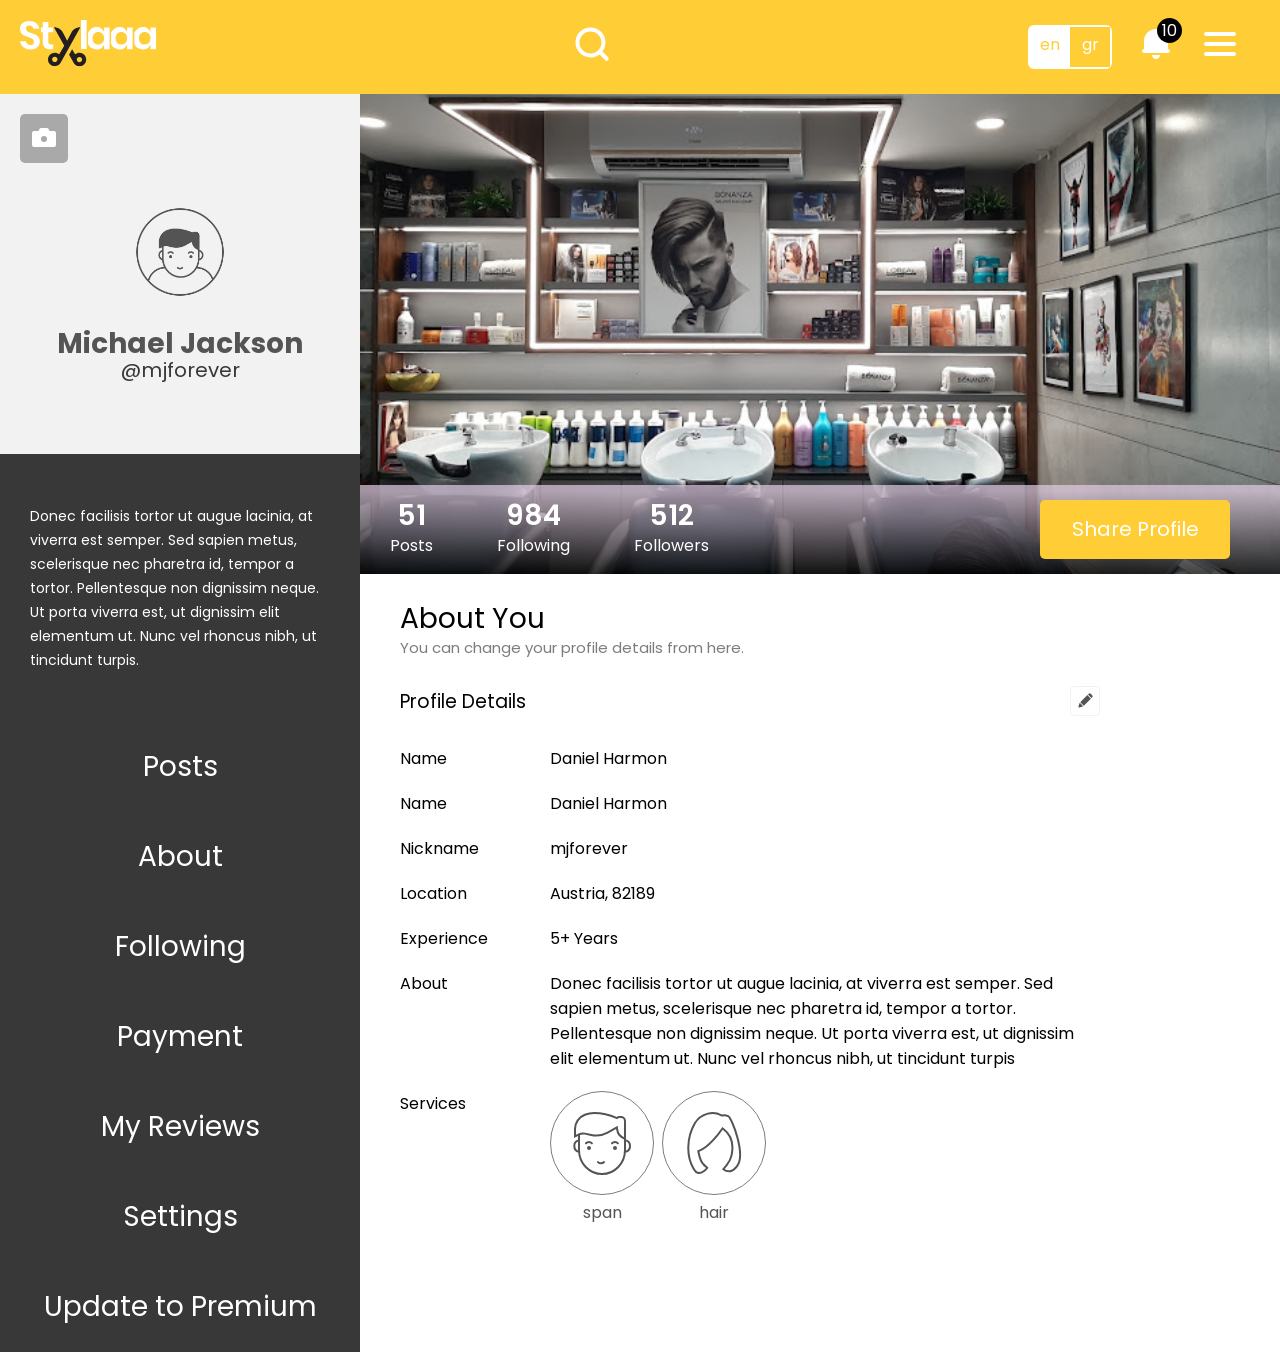
==== about.html @ 4e91962a "add add" ====
<!DOCTYPE html>
<html>
   <head>
      <meta charset="utf-8">
      <meta name="viewport" content="width=device-width, initial-scale=1">
      <title>about</title>
      <link href="https://fonts.googleapis.com/css2?family=Poppins:ital,wght@0,100;0,200;0,300;0,400;0,500;0,600;0,700;0,800;0,900;1,100;1,200;1,300;1,400;1,500;1,600;1,700;1,800;1,900&display=swap" rel="stylesheet">
      <link rel="shortcut icon" href="images/favicon.ico" type="image/x-icon">
      <link rel="stylesheet" type="text/css" href="css/owl.carousel.min.css">
      <link rel="stylesheet" type="text/css" href="css/style.css">
   </head>
   <body>
      <!--  header-section start  -->
      <header class="container">
         <div class="row">
            <div class="table">
               <div class="logo table-cell">
                  <a href="index.html" title="styla"><img src="images/logo.svg" alt=""></a>
               </div>
               <div class="table-cell">
                  <div class="search">
                     <a class="open-input" href="javascript:void(0)" title="search"><img src="images/search.svg" alt=""></a>
                     <a class="close-content" href="javascript:void(0)" title="close"><img src="images/close-white.svg" alt=""></a>
                     <div class="hide-input">
                        <div class="input-fild">
                           <input type="search" placeholder="beard">
                        </div>
                        <div class="submit">
                           <input type="submit" value="">
                        </div>
                        <div class="hide-content">
                           <div class="hide-heared">
                              <div class="table">
                                 <div class="table-cell">
                                    <div class="top-tx">
                                       <p>choose service</p>
                                    </div>
                                    <div class="check-box">
                                       <input type="checkbox">
                                       <label>face</label>
                                    </div>
                                    <div class="check-box">
                                       <input type="checkbox">
                                       <label>hair</label>
                                    </div>
                                    <div class="check-box">
                                       <input type="checkbox">
                                       <label>hand</label>
                                    </div>
                                    <div class="check-box">
                                       <input type="checkbox">
                                       <label>fit</label>
                                    </div>
                                    <div class="check-box">
                                       <input type="checkbox">
                                       <label>body</label>
                                    </div>
                                 </div>
                                 <div class="table-cell">
                                    <div class="hide-btn">
                                       <a href="#" title="neary by me">neary by me</a>
                                    </div>
                                 </div>
                              </div>
                           </div>
                           <div class="hide-tab">
                              <ul>
                                 <li><a href="#tab1" title="Posts">Posts</a></li>
                                 <li><a href="#tab2" title="Stylist">Stylist</a></li>
                                 <li><a href="#tab3" title="Hashtag">Hashtag</a></li>
                              </ul>
                           </div>
                           <div class="tabing">
                              <div id="tab1" class="tab-content">
                                 <div class="tab-box">
                                    <div class="table">
                                       <div class="table-cell">
                                          <img src="images/ps1.jpg" alt="">
                                       </div>
                                       <div class="table-cell">
                                          <p>Skin ages for both chronological and environmental reasons. Increased age and exposure to pollution…<a href="#" title="view more">view more</a> </p>
                                          <h4>BY <a href="#" title="">Elsie  Pool</a></h4>
                                       </div>
                                    </div>
                                 </div>
                                 <div class="tab-box">
                                    <div class="table">
                                       <div class="table-cell">
                                          <img src="images/ps2.jpg" alt="">
                                       </div>
                                       <div class="table-cell">
                                          <p>Skin ages for both chronological and environmental reasons. Increased age and exposure to pollution…<a href="#" title="view more">view more</a> </p>
                                          <h4>BY <a href="#" title="">Elsie  Pool</a></h4>
                                       </div>
                                    </div>
                                 </div>
                                 <div class="tab-box">
                                    <div class="table">
                                       <div class="table-cell">
                                          <img src="images/ps3.jpg" alt="">
                                       </div>
                                       <div class="table-cell">
                                          <p>Skin ages for both chronological and environmental reasons. Increased age and exposure to pollution…<a href="#" title="view more">view more</a> </p>
                                          <h4>BY <a href="#" title="">Elsie  Pool</a></h4>
                                       </div>
                                    </div>
                                 </div>
                                 <div class="tab-box">
                                    <div class="table">
                                       <div class="table-cell">
                                          <img src="images/ps4.jpg" alt="">
                                       </div>
                                       <div class="table-cell">
                                          <p>Skin ages for both chronological and environmental reasons. Increased age and exposure to pollution…<a href="#" title="view more">view more</a> </p>
                                          <h4>BY <a href="#" title="">Elsie  Pool</a></h4>
                                       </div>
                                    </div>
                                 </div>
                              </div>
                              <div id="tab2" class="tab-content">
                                 <div class="tab-text">
                                    <div class="table">
                                       <div class="table-cell">
                                          <img src="images/mp1.png" alt="">
                                       </div>
                                       <div class="table-cell">
                                          <h4>Alta Curits</h4>
                                          <a href="#" title="@alta_cut">@alta_cut</a>
                                       </div>
                                    </div>
                                 </div>
                                 <div class="tab-text">
                                    <div class="table">
                                       <div class="table-cell">
                                          <img src="images/mp2.png" alt="">
                                       </div>
                                       <div class="table-cell">
                                          <h4>Alta Curits</h4>
                                          <a href="#" title="@alta_cut">@alta_cut</a>
                                       </div>
                                    </div>
                                 </div>
                                 <div class="tab-text">
                                    <div class="table">
                                       <div class="table-cell">
                                          <img src="images/mp1.png" alt="">
                                       </div>
                                       <div class="table-cell">
                                          <h4>Alta Curits</h4>
                                          <a href="#" title="@alta_cut">@alta_cut</a>
                                       </div>
                                    </div>
                                 </div>
                                 <div class="tab-text">
                                    <div class="table">
                                       <div class="table-cell">
                                          <img src="images/mp2.png" alt="">
                                       </div>
                                       <div class="table-cell">
                                          <h4>Alta Curits</h4>
                                          <a href="#" title="@alta_cut">@alta_cut</a>
                                       </div>
                                    </div>
                                 </div>
                              </div>
                              <div id="tab3" class="tab-content">
                                 <div class="tab-sec">
                                    <div class="table">
                                       <div class="table-cell">
                                          <div class="hastag-sec">
                                             <div class="width">
                                                <img src="images/hastag.svg" alt="">
                                             </div>
                                          </div>
                                       </div>
                                       <div class="table-cell">
                                          <h4>#Beardlove</h4>
                                          <h5>5875 Posts</h5>
                                       </div>
                                    </div>
                                 </div>
                                 <div class="tab-sec">
                                    <div class="table">
                                       <div class="table-cell">
                                          <div class="hastag-sec">
                                             <div class="width">
                                                <img src="images/hastag.svg" alt="">
                                             </div>
                                          </div>
                                       </div>
                                       <div class="table-cell">
                                          <h4>#Beardlove</h4>
                                          <h5>5875 Posts</h5>
                                       </div>
                                    </div>
                                 </div>
                                 <div class="tab-sec">
                                    <div class="table">
                                       <div class="table-cell">
                                          <div class="hastag-sec">
                                             <div class="width">
                                                <img src="images/hastag.svg" alt="">
                                             </div>
                                          </div>
                                       </div>
                                       <div class="table-cell">
                                          <h4>#Beardlove</h4>
                                          <h5>5875 Posts</h5>
                                       </div>
                                    </div>
                                 </div>
                                 <div class="tab-sec">
                                    <div class="table">
                                       <div class="table-cell">
                                          <div class="hastag-sec">
                                             <div class="width">
                                                <img src="images/hastag.svg" alt="">
                                             </div>
                                          </div>
                                       </div>
                                       <div class="table-cell">
                                          <h4>#Beardlove</h4>
                                          <h5>5875 Posts</h5>
                                       </div>
                                    </div>
                                 </div>
                              </div>
                           </div>
                        </div>
                     </div>
                  </div>
               </div>
               <div class="top-menu table-cell">
                  <div class="header-menu">
                     <ul>
                        <li><a href="#" title="">en</a></li>
                        <li><a href="#" title="">gr</a></li>
                     </ul>
                  </div>
                  <div class="alter">
                     <a href="javascript:void(0)" title="" class="open-menu"><img src="images/notification.svg" alt=""></a>
                     <div class="notification">
                        <span>10</span>
                     </div>
                     <div class="notification-section">
                        <div class="notification-box">
                           <div class="table">
                              <div class="table-cell">
                                 <div class="list-box">
                                    <div class="table">
                                       <div class="table-cell">
                                          <img src="images/mp1.png" alt="">
                                       </div>
                                       <div class="table-cell">
                                          <p><strong>anwarbenny</strong> started following you</p>
                                          <h6>Yesterday</h6>
                                       </div>
                                    </div>
                                 </div>
                              </div>
                              <div class="table-cell">
                                 <div class="btn">
                                    <a href="#" title="Follow">follow</a>
                                 </div>
                              </div>
                           </div>
                        </div>
                        <div class="notification-box">
                           <div class="table">
                              <div class="table-cell">
                                 <div class="list-box">
                                    <div class="table">
                                       <div class="table-cell">
                                          <img src="images/mp1.png" alt="">
                                       </div>
                                       <div class="table-cell">
                                          <p><strong>anwarbenny</strong> started following you</p>
                                          <h6>Yesterday</h6>
                                       </div>
                                    </div>
                                 </div>
                              </div>
                              <div class="table-cell">
                                 <div class="btn">
                                    <img src="images/noty.jpg" alt="">
                                 </div>
                              </div>
                           </div>
                        </div>
                        <div class="notification-box">
                           <div class="table">
                              <div class="table-cell">
                                 <div class="list-box">
                                    <div class="table">
                                       <div class="table-cell">
                                          <img src="images/mp1.png" alt="">
                                       </div>
                                       <div class="table-cell">
                                          <p><strong>anwarbenny</strong> started following you</p>
                                          <h6>Yesterday</h6>
                                       </div>
                                    </div>
                                 </div>
                              </div>
                              <div class="table-cell">
                                 <div class="btn">
                                    <a href="#" title="Follow">following</a>
                                 </div>
                              </div>
                           </div>
                        </div>
                        <div class="notification-box">
                           <div class="table">
                              <div class="table-cell">
                                 <div class="list-box">
                                    <div class="table">
                                       <div class="table-cell">
                                          <img src="images/mp1.png" alt="">
                                       </div>
                                       <div class="table-cell">
                                          <p><strong>anwarbenny</strong> started following you</p>
                                          <h6>Yesterday</h6>
                                       </div>
                                    </div>
                                 </div>
                              </div>
                              <div class="table-cell">
                                 <div class="btn">
                                    <a href="#" title="Follow">following</a>
                                 </div>
                              </div>
                           </div>
                        </div>
                        <div class="notification-box">
                           <div class="table">
                              <div class="table-cell">
                                 <div class="list-box">
                                    <div class="table">
                                       <div class="table-cell">
                                          <img src="images/mp1.png" alt="">
                                       </div>
                                       <div class="table-cell">
                                          <p><strong>anwarbenny</strong> started following you</p>
                                          <h6>Yesterday</h6>
                                       </div>
                                    </div>
                                 </div>
                              </div>
                              <div class="table-cell">
                                 <div class="btn">
                                    <a href="#" title="Follow">following</a>
                                 </div>
                              </div>
                           </div>
                        </div>
                        <div class="notification-box">
                           <div class="table">
                              <div class="table-cell">
                                 <div class="list-box">
                                    <div class="table">
                                       <div class="table-cell">
                                          <img src="images/mp1.png" alt="">
                                       </div>
                                       <div class="table-cell">
                                          <p><strong>anwarbenny</strong> started following you</p>
                                          <h6>Yesterday</h6>
                                       </div>
                                    </div>
                                 </div>
                              </div>
                              <div class="table-cell">
                                 <div class="btn">
                                    <img src="images/noty.jpg" alt="">
                                 </div>
                              </div>
                           </div>
                        </div>
                        <div class="notification-box">
                           <div class="table">
                              <div class="table-cell">
                                 <div class="list-box">
                                    <div class="table">
                                       <div class="table-cell">
                                          <img src="images/mp1.png" alt="">
                                       </div>
                                       <div class="table-cell">
                                          <p><strong>anwarbenny</strong> started following you</p>
                                          <h6>Yesterday</h6>
                                       </div>
                                    </div>
                                 </div>
                              </div>
                              <div class="table-cell">
                                 <div class="btn">
                                    <a href="#" title="Follow">following</a>
                                 </div>
                              </div>
                           </div>
                        </div>
                     </div>
                  </div>
                  <div class="menu-open">
                     <a href="#" title="menu"><img src="images/menu.svg" alt=""></a>
                  </div>
                  <div class="menu">
                     <div class="hader-menu">
                        <div class="close-menu">
                           <a href="#" title="close"><img src="images/close.svg" alt=""></a>
                        </div>
                        <div class="header-sub-menu">
                           <nav>
                              <ul>
                                 <li><a href="#" title="Home">Home</a></li>
                                 <li><a href="#" title="My Profile">My Profile</a></li>
                                 <li><a href="#" title="Logout">Logout</a></li>
                              </ul>
                           </nav>
                        </div>
                        <div class="sub-menu">
                           <a href="#" title="facebook"><img src="images/facebook.svg" alt=""></a>
                           <a href="#" title="instagram"><img src="images/youtube.svg" alt=""></a>
                           <a href="#" title="youtube"><img src="images/instagram.svg" alt=""></a>
                           <a href="#" title="linkedin"><img src="images/linkedin.svg" alt=""></a>
                        </div>
                     </div>
                  </div>
               </div>
            </div>
         </div>
      </header>
      <!--  header-section end -->
      <!--  middle-section start -->
      <section class="middle-section">
         <div class="table">
            <div class="mid-left">
               <div class="mid-logo">
                  <a class="logo-left" href="javascript:void(0)" title="+">+</a>
                  <a class="logo-right" href="javascript:void(0)" title="-">-</a>
               </div>
               <div class="mide-top">
                  <div class="sallon-top">
                     <a href="#" title="camera" class="camera"><img src="images/camera.svg" alt=""></a>
                     <div class="table-left">
                        <div class="cell-one">
                           <div class="sallon-logo">
                              <img src="images/profile-placeholder.png" alt="" width="100">
                           </div>
                           <div class="mid-content">
                              <h1>Michael Jackson</h1>
                              <a href="#" title="@mjforever">@mjforever</a>
                           </div>
                        </div>
                     </div>
                  </div>
                  <div class="sallon-content">
                     <p>Donec facilisis tortor ut augue lacinia, at viverra est semper. Sed sapien metus, scelerisque nec pharetra id, tempor a tortor. Pellentesque non dignissim neque. Ut porta viverra est, ut dignissim elit elementum ut. Nunc vel rhoncus nibh, ut tincidunt turpis.</p>
                  </div>
                  <div class="tab-section">
                     <ul>
                        <li><a href="post.html" title="Posts">Posts</a></li>
                        <li><a href="about.html" title="About">About</a></li>
                        <li><a href="following.html" title="Following">Following</a></li>
                        <li><a href="Payment.html" title="Payment">Payment</a></li>
                        <li><a href="review.html" title="My Reviews">My Reviews</a></li>
                        <li><a href="setting.html" title="Settings">Settings</a></li>
                        <li><a href="update.html" title="Update to Premium">Update to Premium</a></li>
                     </ul>
                  </div>
               </div>
            </div>
            <div class="mid-right">
               <div class="mid-bottom">
                  <div class="sallon-bottom">
                     <div class="table">
                        <div class="table-cell s-left">
                           <ul>
                              <li><a href="" title="51">51</a><span>Posts</span></li>
                              <li><a href="" title="984">984</a><span>Following</span></li>
                              <li><a href="" title="512">512</a><span>Followers</span></li>
                           </ul>
                        </div>
                        <div class="table-cell s-right">
                           <a class="btn" href="javascript:void(0)" title="Share Profile">Share Profile</a>
                        </div>
                     </div>
                  </div>
                  <div class="menu-slide">
                     <div class="owl-carousel owl-theme">
                        <div class="item">
                           <a href="#" title="Posts">Posts</a>
                        </div>
                        <div class="item">
                           <a href="#" title="About">About</a>
                        </div>
                        <div class="item">
                           <a href="#" title="Following">Following</a>
                        </div>
                        <div class="item">
                           <a href="#" title="Payment">Payment</a>
                        </div>
                        <div class="item">
                           <a href="#" title="My Reviews">My Reviews</a>
                        </div>
                        <div class="item">
                           <a href="#" title="Settings">Settings</a>
                        </div>
                        <div class="item">
                           <a href="#" title="Update to Premium">Update to Premium</a>
                        </div>
                     </div>
                  </div>
               </div>
               <div class="full-sallon">
                  <div class="s-title">
                     <h2>About You</h2>
                     <p>You can change your profile details from here.</p>
                  </div>
                  <div class="sallon-form">
                     <div class="f-title table">
                        <h3 class="table-cell">Profile Details</h3>
                        <a class="table-cell open-popup" href="javascript:void(0)" title=""><img src="images/edit.svg" alt=""></a>
                     </div>
                     <div class="sallon-table">
                        <div class="s-table">
                           <div class="s-table-cell">
                              <p>Name</p>
                           </div>
                           <div class="s-table-cell">
                              <p>	Daniel Harmon</p>
                           </div>
                        </div>
                        <div class="s-table">
                           <div class="s-table-cell">
                              <p>Name</p>
                           </div>
                           <div class="s-table-cell">
                              <p>	Daniel Harmon</p>
                           </div>
                        </div>
                        <div class="s-table">
                           <div class="s-table-cell">
                              <p>Nickname</p>
                           </div>
                           <div class="s-table-cell">
                              <p>	mjforever</p>
                           </div>
                        </div>
                        <div class="s-table">
                           <div class="s-table-cell">
                              <p>Location</p>
                           </div>
                           <div class="s-table-cell">
                              <p>	Austria, 82189</p>
                           </div>
                        </div>
                        <div class="s-table">
                           <div class="s-table-cell">
                              <p>Experience</p>
                           </div>
                           <div class="s-table-cell">
                              <p>	5+ Years</p>
                           </div>
                        </div>
                        <div class="s-table">
                           <div class="s-table-cell">
                              <p>About</p>
                           </div>
                           <div class="s-table-cell">
                              <p>Donec facilisis tortor ut augue lacinia, at viverra est semper. Sed sapien metus, scelerisque nec pharetra id, tempor a tortor. Pellentesque non dignissim neque. Ut porta viverra est, ut dignissim elit elementum ut. Nunc vel rhoncus nibh, ut tincidunt turpis</p>
                           </div>
                        </div>
                        <div class="s-table">
                           <div class="s-table-cell">
                              <p>Services</p>
                           </div>
                           <div class="s-table-cell">
                              <div class="s-mrg">
                                 <div class="s-img">
                                    <div class="s-box">
                                       <img src="images/face.svg" alt="">
                                    </div>
                                    <span>span</span>
                                 </div>
                                 <div class="s-img">
                                    <div class="s-box">
                                       <img src="images/hair.svg" alt="">
                                    </div>
                                    <span>hair</span>
                                 </div>
                              </div>
                           </div>
                        </div>
                     </div>
                  </div>
               </div>
            </div>
         </div>
         <div class="popup-section">
            <div class="popup">
               <div class="p-title">
                  <h2>Share Profile</h2>
                  <p>Copy below link to share your profile</p>
                  <a class="popup-close" href="javascript:void(0)" title=""><img src="images/close.svg" alt=""></a>
               </div>
               <div class="p-form">
                  <p>Profile Link</p>
                  <div class="table">
                     <div class="table-cell p-input">
                        <input type="text" placeholder="www.staylaaa.com/mjforever">
                     </div>
                     <div class="table-cell p-text">
                        <a class="copy-link" href="" title="copy link">copy link</a>
                     </div>
                  </div>
               </div>
               <div class="p-btn">
                  <a href="" title="share">share</a>
                  <a href="" title="cancel">cancel</a>
               </div>
            </div>
         </div>
         <div class="about-popup">
            <div class="popup-box">
               <div class="a-title">
                  <h4>Edit Profile Details</h4>
                  <a class="a-close" href="javascript:void(0)" title="close"><img src="images/close.svg" alt=""></a>
               </div>
               <div class="a-from">
                  <div class="popup-full">
                     <div class="a-mrg">
                        <div class="popup-sec">
                           <div class="poppup-fild">
                              <label>Name</label>
                              <input type="text" placeholder="Daniel Harmon">								
                           </div>
                        </div>
                        <div class="popup-sec">
                           <div class="poppup-fild">
                              <label>NickName</label>
                              <input type="text" placeholder="Daniel Harmon">								
                           </div>
                        </div>
                        <div class="popup-sec">
                           <div class="poppup-fild">
                              <label>Country</label>
                              <div class="drop-menu">
                                 <select>
                                    <option>Austria</option>
                                    <option>Uk</option>
                                    <option>USA</option>
                                 </select>
                              </div>
                           </div>
                        </div>
                        <div class="popup-sec">
                           <div class="poppup-fild">
                              <label>Zipcode</label>
                              <input type="text" placeholder="Daniel Harmon">								
                           </div>
                        </div>
                        <div class="popup-sec">
                           <label>Experience</label>
                           <div class="a-mrg">
                              <div class="popup-sec">
                                 <input type="text" placeholder="5 Years">
                              </div>
                              <div class="popup-sec">
                                 <div class="drop-menu">
                                    <select>
                                       <option>0 month</option>
                                       <option>1 month</option>
                                       <option>2 month</option>
                                    </select>
                                 </div>
                              </div>
                           </div>
                        </div>
                     </div>
                  </div>
                  <div class="a-mrg">
                     <div class="popup-file">
                        <label>About</label>
                        <div class="text-fild">
                           <textarea placeholder="Write reason for report here…"></textarea>
                        </div>
                     </div>
                  </div>
                  <div class="pop-middle">
                     <label>Choose Category</label>
                     <div class="pop-last">
                        <div class="p-mrg">
                           <div class="pop-box">
                              <div class="p-mrg">
                                 <div class="popup-check">
                                    <input type="checkbox">
                                    <div class="p-border">
                                       <div class="popup-img">
                                          <img src="images/face.svg" alt="">
                                       </div>
                                       <div class="p-label">
                                          <label>Face</label>	
                                       </div>
                                    </div>
                                 </div>
                              </div>
                           </div>
                           <div class="pop-box">
                              <div class="p-mrg">
                                 <div class="popup-check">
                                    <input type="checkbox">
                                    <div class="p-border">
                                       <div class="popup-img">
                                          <img src="images/hair.svg" alt="">
                                       </div>
                                       <div class="p-label">
                                          <label>Hair</label>	
                                       </div>
                                    </div>
                                 </div>
                              </div>
                           </div>
                           <div class="pop-box">
                              <div class="p-mrg">
                                 <div class="popup-check">
                                    <input type="checkbox">
                                    <div class="p-border">
                                       <div class="popup-img">
                                          <img src="images/hand.svg" alt="">
                                       </div>
                                       <div class="p-label">
                                          <label>Hand</label>	
                                       </div>
                                    </div>
                                 </div>
                              </div>
                           </div>
                           <div class="pop-box">
                              <div class="p-mrg">
                                 <div class="popup-check">
                                    <input type="checkbox">
                                    <div class="p-border">
                                       <div class="popup-img">
                                          <img src="images/feet.svg" alt="">
                                       </div>
                                       <div class="p-label">
                                          <label>Feet</label>	
                                       </div>
                                    </div>
                                 </div>
                              </div>
                           </div>
                           <div class="pop-box">
                              <div class="p-mrg">
                                 <div class="popup-check">
                                    <input type="checkbox">
                                    <div class="p-border">
                                       <div class="popup-img">
                                          <img src="images/body.svg" alt="">
                                       </div>
                                       <div class="p-label">
                                          <label>Body</label>	
                                       </div>
                                    </div>
                                 </div>
                              </div>
                           </div>
                        </div>
                     </div>
                  </div>
               </div>
            </div>
         </div>
      </section>
      <!--  middle-section end -->
      <script src="js/jquery-3.7.1.min.js"></script>
      <script src="js/owl.carousel.js"></script>
      <script src="js/jquery.mCustomScrollbar.concat.min.js"></script>
      <script src="js/custom.js"></script>
   </body>
</html>
---- css/style.css ----
*{
	box-sizing: border-box;
}
body{
	margin: 0;
	font-family: "Poppins", sans-serif
}
a{
	text-decoration: none;
	transition: 0.3s;
}
img{
	max-width: 100%;
}
p,
h1,
h2,
h3,
h4,
h5,
h6{
	margin: 0;
}
ul,ol{
	margin: 0;
	padding: 0;
}
.container{
	width: 100%;
	float: left;
	padding-right: 20px;
	padding-left: 20px;
}
.row{
	max-width: 1360px;
	margin: 0 auto;
}
.table{
	display: table;
	table-layout: fixed;
	width: 100%;
	height: 100%;
}
.table-cell{
	display: table-cell;
	vertical-align: middle;
}
.menu {
    position: fixed;
    top: 0;
    right: -50%;
    width: 50%;
    bottom: 0;
    background: #fff;
    z-index: 3;
}
.hader-menu {
    width: 100%;
    float: left;
    padding: 100px 20px 50px;
    text-align: center;
}
.close-menu {
    position: absolute;
    top: 20px;
    right: 20px;
}
.menu .hader-menu ul{
	list-style: none;
}
.menu .hader-menu ul li{
	margin-top: 30px;
}
.menu .hader-menu ul li:first-child{
	margin-top: 0;
}
.menu .hader-menu ul li a{
	font-size: 32px;
	line-height: 34px;
	font-weight: 500;
	color: #000;
}
.sub-menu {
    margin-top: 55px;
}
.sub-menu a{
	display: inline-block;
	margin-left: 15px;
}
.sub-menu a:first-child{
	margin-left: 0;
}
.menu-open a{
	display: inline-block;
}
header{
	background: #ffcd35;
	padding-top: 20px;
	padding-bottom: 20px;
	position: relative;
}
header .table .table-cell:first-child{
	width: 136px;
}
.logo a{
	display: inline-block;
}
.search{
	text-align: center;
}
.header-menu{
	border-radius: 6px;
	padding-right: 20px;
}
.alter{
	position: relative;
}
.notification {
    position: absolute;
    top: -6px;
    right: -6px;
    width: 25px;
    height: 25px;
    background: #000;
    border-radius: 50%;
    text-align: center;
}
.notification-section {
    position: absolute;
    top: 50px;
    left: -518px;
    max-width: 550px;
    background: #fff;
    padding: 20px;
    z-index: 3;
    border-radius: 8px;
    display: none;
}
.notification-section .notification-box {
    margin-top: 25px;
}
.notification-section .notification-box:first-child{
	margin-top: 0;
}
.notification-box .table .table-cell:last-child{
	width: 75px;
	text-align: right;
}
.btn a{
	color: #545454;
}
.notification-section .notification-box:first-child .btn a {
    background: #ffcd35;
    display: inline-block;
    width: 100%;
    color: #fff;
    text-align: center;
    padding: 10px;
    border-radius: 5px;
}
.notification-box .table .table-cell:first-child{
	width: 136px;
}
.list-box .table .table-cell:first-child {
    width: 15px;
}
.list-box .table .table-cell:last-child{
	text-align: left;
}
.menu-open, .alter, .header-menu{
	display: inline-block;
	vertical-align: middle;
}
.list-box p {
    font-size: 16px;
    line-height: 18px;
    font-weight: 400;
}
.list-box h6{
	font-size: 16px;
	line-height: 18px;
	font-weight: 500;
	color: #7c7c7c;
	padding-top: 5px;
}
.menu-open {
    padding-left: 20px;
}
.top-menu.table-cell {
    width: 232px;
}
.notification span{
	display: inline-block;
	color: #fff;
}
.header-menu ul{
	width: 100%;
	float: left;
	list-style: none;
	border-radius: 6px;
	border: 2px solid #fff;
}
.header-menu ul li{
	float: left;
}
.header-menu ul li a {
    display: inline-block;
    width: 40px;
    text-align: center;
    height: 40px;
    background: #fff;
    font-size: 16px;
    line-height: 36px;
    color: #ffcd35;
    font-weight: 400;
}
.notification-section:before {
    content: "";
    position: absolute;
    top: -13px;
    right: 6px;
    border: 8px solid transparent;
    border-bottom: 8px solid #fff;
}
header .table {
	position: relative;
}
.hide-input {
    max-width: 650px;
    margin: 0 auto;
    position: relative;
    display: none;
}
.header-menu ul li:last-child a{
	background: #ffcd35;
	color: #fff;
}
::placeholder{
	color: #fff;
}
.input-fild input[type="search"], .submit input[type="submit"]{
	outline: 0;
	background: none;
}
.input-fild input[type="search"]{
	width: 100%;
	max-width: 650px;
	height: 60px;
	padding-left: 60px;
	background: #f2b90a;
	font-size: 20px;
	line-height: 22px;
	color: #fff;
	border-radius: 12px;
	border: none;
}
.submit input[type="submit"] {
    background-image: url(../images/search.svg);
    background-repeat: no-repeat;
    background-position: center;
    text-indent: -999em;
    border: none;
    width: 40px;
    height: 40px;
    position: absolute;
    top: 50%;
    left: 10px;
    transform: translate(0, -50%);
}
.check-box{
	position: relative;
	float: left;
	width: 78px;
}
.check-box label{
	padding-left: 30px;
}
.check-box label:after{
	content: "";
	position: absolute;
	background: url(../images/checkbox.svg) no-repeat center;
	width: 20px;
	height: 20px;
	left: 0;
	display: inline-block;
	top: 0;
}
.check-box input[type="checkbox"]{
	opacity: 0;
	position: absolute;
	left: 0;
	bottom: 0;
	right: 0;
	top: 0;
}
.check-box input[type="checkbox"]:checked + label:after{
	background: url(../images/checkbox-active.svg) no-repeat center;
}
.hide-content {
    display: none;
    position: absolute;
    top: 60px;
    background: #fff;
    z-index: 2;
}
a.close-content {
     display: none; 
    position: absolute;
    top: 20px;
    right: 175px;
    z-index: 2;
}
.hide-heared {
    padding: 20px;
}
.hide-heared .table-cell{
	width: auto;
	text-align: left;
}
.hide-heared .table-cell:last-child{
	width: 55px;
}
.hide-heared .table-cell a{
	font-size: 20px;
	line-height: 22px;
	font-weight: 400;
	color: #fff;
	background: #ffcd35;
	padding: 10px 20px;
}
.hide-tab ul{
	list-style: none;
}
.hide-tab ul li{
	display: inline-block;
	padding: 0 16px;
}
.hide-tab ul li a{
	display: inline-block;
	padding-bottom: 10px;
	color: #7c7c7c;
	font-size: 18px;
	line-height: 20px;
	border-bottom: 2px solid transparent;

}
.tab-box, .tab-text, .tab-sec{
	text-align: left;
}
.tab-box .table .table-cell:first-child{
	width: 120px;
}
.tab-box .table .table-cell:last-child, .tab-sec .table .table-cell:last-child,
 .tab-text .table .table-cell:last-child{
	padding-left: 15px;
}
.tab-content .tab-box, .tab-text, .tab-sec{
	margin-top: 45px;
}
.tab-content .tab-box:first-child{
	margin-top: 0;
}
.tab-box p{
	font-size: 15px;
	line-height: 17px;
	color: #7c7c7c;
	font-weight: 400;
}
.tab-box h4{
	color: #7c7c7c;
	font-size: 20px;
	line-height: 22px;
	padding-top: 5px;
}
.tab-box h4 a{
	font-size: 20px;
	line-height: 22px;
	text-decoration: underline;
	color: #000;
}
.tab-text .table .table-cell:first-child, .tab-sec .table .table-cell:first-child{
	width: 50px;
}
.hastag-sec{
	width: 48px;
	height: 48px;
	display: flex;
	align-items: center;
	border: 1px solid #000;
	border-radius: 50%;
}
.width{
	margin: 0 auto;
	line-height: 2px;
}
.tab-text a, .tab-sec h5{
	color: #7c7c7c;
}

/* banner-section style start */


.banner-section{
	padding-top: 25px;
	padding-bottom: 120px;
	text-align: center;
}
.banner-top {
    display: flex;
    align-items: center;
    justify-content: space-between;
    position: relative;
}
.banner-btn {
    position: absolute;
    right: 0;
}
.banner-tab {
    display: inline-block;
    max-width: 300px;
    width: 100%;
    margin: 0 auto;
}
.banner-tab ul{
	list-style: none;
}
.banner-tab ul li{
	float: left;
	width: 50%;
}
.banner-tab ul li a{
	font-size: 18px;
	line-height: 20px;
	color: #fff;
	background: #ffcd35;
	padding: 15px;
	display: inline-block;
	width: 100%;
}
.banner-tab ul li:first-child a{
	border-radius: 50px 0 0 50px; 
}
.banner-tab ul li:last-child a{
	border-radius: 0 50px 50px 0;
}
.banner-btn a {
    background: #ffcd35;
    padding: 10px 12px;
    border-radius: 5px;
    padding-right: 10px;
    font-size: 18px;
    line-height: 20px;
    color: #fff;
    font-weight: 600;
}
.top-content {
    width: 100%;
    float: left;
    padding-top: 50px;
}
.banner-box {
   margin: -35px -15px 0;     
}
.banner-text{
    width: 25%;
    float: left;
	padding: 35px 15px 0;
}
.banner-middle{
	text-align: left;
}
.banner-middle a{
	font-size: 18px;
	line-height: 20px;
	color: #000;
	font-weight: 500;
}
.banner-middle a:first-child{
	padding-right: 15px;
}
a.heart-left:before {
    content: "";
    display: inline-block;
    background: url(../images/normal.svg) no-repeat;
    width: 32px;
    height: 32px;
    vertical-align: middle;
    margin-right: 6px;
}
.heart-left2:before {
    content: "";
    background: url(../images/chet.svg) no-repeat;
    width: 32px;
    height: 32px;
    background-size: 100%;
    display: inline-block;
    vertical-align: middle;
    margin-right: 8px;
}
a.heart-left:hover:before{
	background: url(../images/selected.svg) no-repeat;
}
.link-box {
    position: relative;
    float: right;
}
.hide-link{
	position: absolute;
	width: 90px;
	background: #fff;
	padding: 15px;
	z-index: 3;
	right: 0;
	top: 30px;
	display: none;
}
.hide-link a{
	font-size: 18px;
	line-height: 20x;
	color: #000;
	display: block;
}
.hide-link a:hover{
	color: #ffcd35;
}
.hide-link a:last-child{
	padding-top: 10px;
}
.link-box:hover .hide-link{
	display: block;
}
.middle-content{
	margin-top: 15px;
	text-align: left;
}
.middle-content h2{
	font-size: 18px;
	line-height: 20px;
	font-weight: 400;
	color: #7c7c7c;
}
.middle-content h2 a{
	color: #7c7c7c;
	padding-left: 5px;
}
.middle-content h2 a:hover{
	color: #000;
	text-decoration: underline;
}
.p-taxt {
    margin-top: 10px;
}
.add-read-more.show-less-content .second-section,
.add-read-more.show-less-content .read-less {
   display: none;
}

.add-read-more.show-more-content .read-more {
   display: none;
}

.add-read-more .read-more,
.add-read-more .read-less {
   font-weight: bold;
   margin-left: 2px;
   color: blue;
   cursor: pointer;
}
.p-taxt p {
    margin-top: 10px;
    font-size: 14px;
    line-height: 24px;
    color: #7c7c7c;
}
.banner-img {
    position: relative;
}
a.cut-1 {
    display: inline-block;
    position: absolute;
    top: 20px;
    right: 20px;
}
.cut-2 img{
	width: 100%;
}
.cut-2 {
    border-radius: 4px;
    background: rgba(0, 0, 0, 0.3);
    padding: 8px 8px 5px;
    position: absolute;
    bottom: 16px;
    right: 16px;
}
.hide-tab ul li.active a {
    border-bottom: 2px solid #ffcd35;
    color: #000;
}
.banner-tab ul li.active a{
	background: #fabc00;
}
.top-tab{
	text-align: left;
}
.top-tab ul{
	list-style: none;
}
.top-tab ul li{
	display: inline-block;
	padding-right: 40px;
}
.top-tab ul li:last-child{
	padding-right: 0;
}
.banner-bottom {
    padding-top: 40px;
}
.top-tab ul li a {
    padding-bottom: 20px;
    color: #7c7c7c;
    font-size: 16px;
    line-height: 18px;
    font-weight: 500;
}
.top-tab ul li.active a{
	color: #000;
	border-bottom: 2px solid #ffcd35;
}
.top-box span {
    font-size: 14px;
    line-height: 16px;
    color: #545454;
}
.box{
	position: relative;
}
.span-sec {
    width: 60px;
    height: 60px;
    display: inline-block;
    background: #ffcd35;
    position: absolute;
    z-index: 1;
    line-height: 55px;
    border-radius: 100%;
    bottom: 35%;
    transform: translate(0, -35%);
    right: 0;
    left: 0;
    margin: 0 auto;
    color: #fff;
    border: 3px solid #fff;
}
.top-box {
    text-align: left;
}
.box-content{
	padding-top: 20px;
}
.box-content a, .back-box a {
    font-size: 16px;
    line-height: 18px;
    color: #545454;
    margin-top: 5px;
}
.message-box {
    padding-top: 35px;
}
.message-box a:first-child {
    display: inline-block;
    font-size: 14px;
    line-height: 16px;
    color: #fff;
    background: #ffcd35;
    float: left;
    width: 80%;
    padding: 15px 0;
    border-radius: 5px;
}
.message-box span img{
	background: #ffcd35;
	padding: 10px;
}
.box-section {
    width: 100%;
    float: left;
    padding-top: 45px;
}
.mrg {
    margin: -35px -15px 0;
}
.box {
    width: 25%;
    float: left;
    padding: 35px 15px 0;
}
.box-padding {
    padding: 20px;
    border: 1px solid #f2f2f2;
}
.box-padding:hover{
	border: 1px solid #ffcd35;
}
.top-tab {
    padding-top: 30px;
}
.message-sec {
    float: left;
    width: 100%;
    margin-top: 50px;
}
.message-sec label, .pass-fild label {
    color: #7c7c7c;
    margin-bottom: 10px;
    font-size: 16px;
    line-height: 18px;
    display: inline-block;
}
.message-sec textarea {
	outline: 0;
    height: 114px;
    padding: 15px;
    color: #7c7c7c;
    border: 1px solid #dcdcdc;
    resize: none;
    width: 100%;
}
.message-sec ::placeholder{
	color: #000;
}
/*.back{
	display: none;
}*/
.hide-tabs ul{
	list-style: none;
	display: flex;
	justify-content: space-around;
}
.hide-box {
    position: relative;
    max-width: 666px;
    left: 50%;
    top: 60%;
    transform: translate(-50%, -50%);
    width: 100%;
    background: #fff;
    padding: 30px;
    float: left;
    margin: 100px 0;
    border-radius: 10px;
}
.hide-sec .table .table-cell:first-child{
	width: 90px;
	text-align: left;
}
.hide-sec .table .table-cell:last-child{
	padding-left: 20px;
}
.hide-sec {
	text-align: left;
}
#hide-2 .image img{
	width: 50px;
}
.post-content h2{
	font-size: 16px;
	line-height: 18px;
	font-weight: 700;
	display: inline-block;
}
.post-content a{
	font-size: 14px;
	line-height: 16px;
	color: #1e5fd6;
	color: le;
	font-weight: 400;
	float: right;
}
.post-sec span{
	display: block;
	background: #ffcd35;
	height: 2px;
	position: relative;
}
.post-sec:before {
    content: "";
    display: inline-block;
    position: absolute;
    background: #dcdcdc;
    height: 2px;
    width: 100%;
    z-index: -1;
}
.post-sec p {
    margin-top: 10px;
}
.post-sec {
    margin-top: 30px;
}
.maker {
    padding: 10px 0;
}
.crop-img {
    width: 100%;
    float: left;
    margin-top: 30px;
    text-align: center;
}
.crop-top{
	width: 100%;
	text-align: center;
	float: left;
	margin-top: 35px;
	position: relative;
}
.upload{
    width: 240px;
    height: 240px;
    border: 1px dashed  #dcdcdc;
    display: inline-block;
    margin-top: 40px;
}
.image {
    display: inline-block;
    padding: 0 20px;
}
.uploade-sec{
	margin-top: 20px;
}
.upload-file {
    display: flex;
    align-items: center;
    max-width: 300px;
    margin: 0 auto;
    position: relative;
    background: #ffcd35;
    padding: 10px 0;
}
.upload-file input[type="file"]{
	position: absolute;
	top: 0;
	right: 0;
	bottom: 0;
	left: 0;
	opacity:0 ;
}
.upload-file p{
	font-size: 24px;
	line-height: 26px;
	color: #fff;
	width: 100%;
}
.upload-btn {
    width: 100%;
    float: left;
    margin-top: 50px;
}
.upload-btn a {
    font-size: 20px;
    line-height: 22px;
    padding: 20px;
    max-width: 216px;
    width: 100%;
    background: #ffcd35;
    color: #fff;
    border-radius: 8px;
}
.discription-form {
    float: left;
    width: 100%;
    padding-top: 20px;
}
.discription-box {
    margin-top: 20px;
    float: left;
    width: 100%;
}
.discription-form label, .top-tx p {
    display: block;
    text-align: left;
    padding-bottom: 10px;
    color: #7c7c7c;
}
.border {
    border: 1px solid #7c7c7c;
    border-radius: 8px;
    margin-top: 15px;
}
.border textarea {
    width: 100%;
    height: 128px;
    resize: none;
    overflow: hidden;
    border: 0;
    padding: 15px;
    background: none;
    outline: 0;
}
.border input[type="text"]{
	width: 100%;
	height: 45px;
	border: none;
	outline: 0;
	padding: 0 25px;
	border-radius: 8px;
}
.border ::placeholder{
	color: #000;
}
.discription-btn a {
    color: #fff;
    background: #ffcd35;
    width: 100%;
    padding: 20px;
    display: inline-block;
    border-radius: 4px;
    font-size: 20px;
    text-align: center;
    max-width: 164px;
}
.discription-btn a:last-child {
    background: #f2f2f2;
    margin-left: 10px;
    color: #545454;
}
.maker:first-child .post-content a, .maker:last-child .post-content a{
	color: #ff5a3b;
}
.hide-section{
	display: none;
}
.hide-section {
    position: fixed;
    top: 0;
    bottom: 0;
    left: 0;
    right: 0;
    z-index: 999;
    background: #fff;
}
.hide-repeat{
	width: 100%;
	float: left;
	padding-top: 35px;
}
.hide-tabs ul li a{
	padding-bottom: 15px;
	color: #7c7c7c;
}
.hide-tabs ul li.active a{
	border-bottom: 2px solid #ffcd35;
}
.hide-title {
    position: absolute;
    display: none;
    top: 20%;
    right: 25%;
    transform: translate(-25%, -20%);
    z-index: 2;
}
.card {
	position: relative;
	-webkit-transition: 0.6s;
	transition: 0.6s;
	text-align: center;
	-webkit-transform-style: preserve-3d;
	transform-style: preserve-3d;
	width: 25%;
	float: left;
	padding: 35px 15px 0;
}
.card .front, .card .back {
	overflow: hidden;
	-webkit-backface-visibility: hidden;
	backface-visibility: hidden;
	width: 100%;
}
.card .back {
    position: absolute;
    top: 35px;
    left: 0;
    bottom: 0;
    right: 0;
}
.card .front .flipButton, .card .back .flipButton {
    cursor: pointer;
    text-align: center;
}
.card .back .flipButton{
	position: absolute;
	top: 0;
	right: 0;
}
.card .front span svg, .card .back span svg {
	fill: #2c3e50;
}
.card .front {
	z-index: 2;
}
.card .back {
	-webkit-transform: rotateY(180deg);
	transform: rotateY(180deg);
}
.card.flip {
	/* CSS to make element flip on click */
	-webkit-transform: rotateY(180deg);
	transform: rotateY(180deg);
}


/* footer-section style  start */


.footer-section {
    padding-top: 70px;
    padding-bottom: 70px;
    background: url(../images/footer.jpg) no-repeat;
    background-size: cover;
    text-align: center;
}
.footer ul {
	list-style: none;
}
.footer ul li{
	display: inline-block;
	padding: 0 20px;
}
.footer ul li a {
    font-size: 14px;
    line-height: 16px;
    color: #000;
    float: left;
    padding-bottom: 5px;
    border-bottom: 2px solid transparent;
}
.footer ul li a:hover{
	border-bottom: 2px solid #000000b8;
}
.footer-section .sub-menu{
	margin-top: 30px;
}
.box-padding {
    width: 100%;
    float: left;
}
.tabing {
    padding: 20px;
}

/* footer-section style  end */
/* banner-section style end */


.mid-left{
	display: table-cell;
	vertical-align: top;
	width: 360px;
    background: #383838;
    position: relative;
}
.mid-right{
	display: table-cell;
	vertical-align: top;
}
.sallon-top{
	width: 100%;
	float: left;
	height: 360px;
	background: #f2f2f2;
}
.sallon-content{
	float: left;
	width: 100%;
}
.sallon-content p{
	font-size: 14px;
	line-height: 24px;
	font-weight: 400;
	color: #fff;
	padding: 50px 30px;
}
.tab-section{
	float: left;
	width: 100%;
	text-align: center;
}
.tab-section ul{
	list-style: none;
}
.tab-section ul li a{
	font-size: 28px;
	line-height: 30px;
	color: #fff;
	padding: 30px 30px;
	width: 100%;
	display: inline-block;
	font-weight: 400;
}
.table-left {
    display: flex;
    align-items: end;
    justify-content: center;
    height: 100%;
    position: relative;
}
.mid-content{
	margin-top: 20px;
}
.mid-content h1{
	font-size: 28px;
	line-height: 30px;
	color: #545454;
}
.mid-content a{
	font-size: 20px;
	line-height: 22px;
	font-weight: 400;
	color: #383838;
	display: inline-blocks;
	margin-top: 5px;
}
.mid-content a:hover{
	color: #fff;
}
.cell-one {
    text-align: center;
    padding: 70px 20px;
}
a.camera {
	position: absolute;
	top: 20px;
	left: 20px;
    padding: 8px 8px 2px;
    background: rgba(0,0,0,0.3);
    border-radius: 5px;
    display: inline-block;
}
.mid-bottom{
	background: url(../images/s7.jpg) no-repeat center;
	background-size: cover;
	height: 480px;
	position: relative;
}
.s-left ul{
	list-style: none;
}
.s-left ul li{
	display: inline-block;
	padding: 0 30px;
	text-align: center;
}
.s-left ul li a{
	font-size: 28px;
	line-height: 30px;
	color: #fff;
	font-weight: 600;
}
.s-left ul li span{
	font-size: 16px;
	line-height: 18px;
	color: #fff;
	margin-top: 5px;
	display: block;
}
.sallon-bottom {
    float: left;
    width: 100%;
    padding-top: 15px;
    padding-bottom: 15px;
    padding-right: 50px;
    background: linear-gradient(to bottom, rgba(225,204,226,0.7) 7%,rgba(0,0,0,0.7) 100%);
    position: absolute;
    left: 0;
    right: 0;
    bottom: 0;
}
.sallon-bottom .table .table-cell:last-child{
	width: 190px;
	text-align: center;
}
.sallon-bottom .btn {
    max-width: 191px;
    width: 100%;
    background: #ffcd35;
    height: 59px;
    text-align: center;
    line-height: 58px;
    color: #fff;
    border-radius: 5px;
    font-size: 20px;
    display: inline-block;
}
.sallon-bottom .btn:hover{
	background: #f2b90a;
}
.s-title h2{
	font-size: 28px;
	line-height: 30px;
	font-weight: 400;
}
.s-title p{
	font-size: 15px;
	line-height: 17px;
	color: #7c7c7c;
	margin-top: 5px;
	font-weight: 400;
}
.sallon-form{
	max-width: 700px;
	width: 100%;
	margin-top: 30px;
}
.f-title h3{
	font-weight: 400;
}
.f-title a.table-cell{
	width: 30px;
	padding: 4px;
    border: 1px solid #f2f2f2;
    border-radius: 4px;
    line-height: 1px;
}
.full-sallon {
    padding: 30px 40px 40px;
}
.s-table{
	display: table;
	table-layout: fixed;
	width: 100%;
	margin-top: 20px;
}
.sallon-table .s-table:first-child{
	margin-top: 0;
}
.sallon-table{
	margin-top: 30px;
}
.s-table-cell{
	display: table-cell;
	vertical-align: top;
}
.s-table .s-table-cell:first-child{
	width: 150px;
}
.s-mrg{
	margin: 0 -4px; 
}
.s-img{
	float: left;
    width: 104px;
    height: 104px;
    border-radius: 100%;
    border: 1px solid #7c7c7c;
    margin: 0 4px;
    transition: 0.3s;
}
.s-img:hover{
	border: 1px solid #ffcd35;
}
.s-box {
    display: flex;
    justify-content: center;
    align-items: center;
    height: 100%;
}
.s-img span {
    display: block;
    text-align: center;
    color: #545454;
    font-size: 16px;
    line-height: 18px;
    margin-top: 10px;
}
.p-title h2{
	font-size: 28px;
	line-height: 30px;
    font-weight: 400;
}
.p-title p {
    font-size: 14px;
    line-height: 24px;
    color: #7c7c7c;
    margin-top: 8px;
}
.p-form p {
    font-size: 16px;
    line-height: 18px;
    margin-bottom: 10px;
    color: #7c7c7c;
}
.p-form{
	padding-top: 30px;
	padding-bottom: 30px;
}
.p-form .table .table-cell:last-child{
	width: 140px;
}
a.copy-link{
    width: 100%;
    text-align: center;
    background: #ffcd35;
    font-size: 14px;
    color: #fff;
    border-radius: 0 4px 4px 0;
    height: 56px;
    line-height: 56px;
    font-weight: 600;
    display: inline-block;
}
.p-input input[type="text"] {
    height: 56px;
    width: 100%;
    padding: 0 15px;
    font-size: 14px;
    line-height: 16px;
    border: 1px solid #dcdcdc;
    border-radius: 4px 0;
}
.p-input ::placeholder{
	color: #000;
}
.p-btn a {
    background: #ffcd35;
    font-size: 20px;
    color: #fff;
    line-height: 64px;
    border-radius: 4px;
    width: 164px;
    text-align: center;
    margin-right: 10px;
    display: inline-block;
}
.p-btn a:hover{
    background: #f2f2f2;
	color: #545454;
}
.p-btn a:last-child{
	margin-right: 0;
	background: #f2f2f2;
	color: #545454;
}
.p-btn a:last-child:hover{
	background: #ffcd35;
	color: #fff;
}
.popup-close {
    position: absolute;
    top: 20px;
    right: 20px;
}
.popup-section {
    position: fixed;
    top: 0;
    left: 0;
    right: 0;
    bottom: 0;
    text-align: center;
     display: none; 
    background: rgba(255,255,255,0.8);
}
.popup {
    padding: 30px 30px 40px;
    max-width: 664px;
    width: 100%;
    box-shadow: 0 0 4px #000;
    top: 50%;
    left: 50%;
    transform: translate(-50%,-50%);
    border-radius: 6px;
    background: #fff;
    position: relative;
    text-align: left;
}
.popup-full{
	width: 100%;
	float: left;
}
.a-mrg{
	margin: -23px -8px 0;
}
.popup-sec{
	width: 50%;
	float: left;
	padding: 23px 8px 0;
}
.popup-file{
	padding: 23px 8px 0;
	float: left;
	width: 100%;
}
.popup-sec label, .popup-file label, .pop-middle label {
    display: block;
    color: #7c7c7c;
    font-size: 16px;
    line-height: 18px;
    font-weight: 400;
    padding-bottom: 10px;
}
.p-label label{
	padding-bottom: 0;
	padding-top: 10px;
}
.poppup-fild ::placeholder{
	color: #000;
}
.popup-sec ::placeholder{
	color: #000;
}
.poppup-fild input[type=text], .drop-menu select, .popup-sec input[type="text"], .popup-file textarea{
	outline: 0;
	border: 1px solid #dcdcdc;
	width: 100%;
	height: 56px;
	padding: 0 15px;
}
.popup-file textarea{
	resize: none;
	height: 130px;
}
.drop-menu{
	position: relative;
}
.drop-menu:after {
    content: "";
    background-image: url(../images/down.svg);
    background-repeat: no-repeat;
    background-color: #fff;
    width: 19px;
    height: 19px;
    background-size: 100%;
    display: inline-block;
    right: 5px;
    position: absolute;
    transform: rotate(180deg);
    top: 14px;
    pointer-events: none;
}
.pop-box {
    width: 20%;
    float: left;
    padding: 15px 8px;
    text-align: center;
}
.pop-last {
    padding: 15px 0;
}
.p-mrg {
    margin: -15px -8px;
}
.popup-check {
    padding: 15px 8px;
    position: relative;
}
.p-border {
    width: 104px;
    height: 104px;
    border: 1px solid #7c7c7c;
    border-radius: 100%;
}
.popup-img {
    display: flex;
    align-items: center;
    height: 100%;
    justify-content: center;
}
.pop-middle {
    float: left;
    width: 100%;
    padding: 23px 8px 0;
}
.popup-check input[type="checkbox"]{
	position: absolute;
	top: 0;
	left: 0;
	right: 0;
	bottom: 0;
	opacity: 0;
}
.popup-check input[type="checkbox"]:checked + .p-border{
	border-color: #ffcd35;
}
.popup-box {
    position: absolute;
    top: 0;
    left: 50%;
    transform: translate(-50%, 0);
    max-width: 660px;
    width: 100%;
    background: #fff;
    padding: 30px 30px 40px;
    box-shadow: 0 6px 24px 0 rgb(0 0 0 / 12%);
    border-radius: 10px;
}
a.a-close {
    display: inline-block;
    position: absolute;
    top: 15px;
    right: 15px;
}
.mid-logo a {
    position: absolute;
    right: -30px;
    top: 94px;
    display: inline-block;
    color: #fff;
    font-size: 35px;
    line-height: 27px;
    background: #000;
    width: 30px;
    height: 30px;
    text-align: center;
    display: none;
}
.a-from {
    padding-top: 25px;
}
.about{
	overflow: hidden;
}
.about .about-popup{
	overflow: auto;
}
.about-popup {
	display: none;
    position: fixed;
    top: 0;
    bottom: 0;
    left: 0;
    right: 0;
    z-index: 999;
    background: rgba(255,255,255,0.8);
}

.first-section{
	float: left;
	width: 100%;
}
.first-section a.camera{
	top: 20px;
}
.first-section .card, .third-section .banner-text{
	width: 33.33%;
}
.first-section .box-section {
    padding: 30px 40px;
}
.menu-slide a{
	padding: 18px 0 16px 0;
	font-size: 14px;
	line-height: 16px;
	font-weight: 500;
	color: #7c7c7c;
	display: inline-block;
}
.owl-dots{
	display: none;
}
.payment-title h2{
	font-weight: 400;
}
.payment-title p{
	font-size: 14px;
	line-height: 16px;
	font-weight: 400;
	margin-top: 5px;
	color: #7c7c7c;
}
.third-section, .four-section, .s-payment, .five-section{
	float: left;
	width: 100%;
}
.third-section .box-section, .s-payment, .review-section, .setting-section, .package-box{
	padding: 30px 40px ;
}
.first-section .mid-bottom{
	background: url(../images/s2.jpg) no-repeat center;
	background-size: cover;	
}
.seven-section .mid-bottom{
	background: url(../images/s5.jpg) no-repeat center;
	background-size: cover;	
}
.last-section .mid-bottom{
	background: url(../images/s6.jpg) no-repeat center;
	background-size: cover;	
}
.third-section .mid-bottom{
	background: url(../images/sullon.jpg) no-repeat center;
	background-size: cover;
}
.four-section .mid-bottom{
	background: url(../images/s3.jpg) no-repeat center;
	background-size: cover;
}
.five-section .mid-bottom{
	background: url(../images/s4.jpg) no-repeat center;
	background-size: cover;
}
.Amount {
    font-size: 24px;
    line-height: 26px;
    color: #000;
    font-weight: 600;
}
.m-block {
    display: none;
}
.payment-box {
    margin-top: 30px;
}
.s-payment table tr td a {
    font-size: 16px;
    line-height: 20px;
    color: #1e5fd6;
}
.paypel {
    background: #dcdcdc;
    padding: 6px;
    font-size: 10px;
    line-height: 12px;
    color: #000;
    font-weight: 500;
    text-transform: uppercase;
    display: inline-block;
}
.s-payment table tr th p {
    font-size: 14px;
    line-height: 24px;
    color: #000;
    font-weight: 500;
    padding: 14px 24px;
    text-align: left;
}
.s-payment table tr td {
    padding: 30px 24px;
    border-bottom: 1px solid #dcdcdc;
}
.Review .table .table-cell:last-child{
	width: 320px;
}
.Review .table .table-cell:first-child{
	padding-right: 30px;
}
.r-box .table .table-cell:first-child{
	width: 40px;
	padding-right: 20px;
}
.review-tx h2{
	font-size: 16px;
	line-height: 18px;
	font-weight: 600;
	color: #000;
}
.review-tx p{
	font-size: 12px;
	line-height: 14px;
	margin-top: 5px;
	font-weight: 400;
	color: #7c7c7c;
}
.Review {
    margin-top: 30px;
}
.r-top {
   display: table;
   table-layout: fixed;
   width: 100%;
}
.review-tx, .review-rate{
	display: table-cell;
	vertical-align: middle;
}
.review-rate{
	width: 60px;
}
.review-rate a{
	font-size: 14px;
	line-height: 16px;
	color: #000;
	background: #ffcd35;
	padding: 5px 8px;
	font-weight: 600;
	text-align: center;
	border-radius: 4px;
	width: 100%;
	display: inline-block;
}
.review-box p{
	font-size: 14px;
	line-height: 24px;
	margin-top: 15px;
	color: #545454;
}
.mCustomScrollbar._mCS_1 {
    height: 450px;
}
.mCSB_draggerRail{
	display: none;
}
.mCSB_draggerContainer {
    background: #7c7c7c66;
    width: 4px;
    border-radius: 5px;
}
.password {
    margin-top: 35px;
    width: 100%;
    max-width: 390px;
}
.password h3{
	font-weight: 400;
}
.pass-fild{
	margin-top: 25px;
}
.pass-fild label{
	display: block;
}
.pass-fild input[type="password"]{
	border: 1px solid #dcdcdc;
	height: 56px;
	width: 100%;
	padding: 0 15px;
	font-size: 14px;
	line-height: 16px;
	font-weight: 400;
	color: #7c7c7c;
	border-radius: 4px;
}
.pass-fild ::placeholder{
	color: #000;
}
.pass-fild input[type="submit"] {
    height: 44px;
    color: rgb(255, 255, 255);
    width: 105px;
    cursor: pointer;
    font-size: 16px;
    background: rgb(255, 205, 53);
    padding: 0px;
    border-width: 0px;
    border-radius: 5px;
}
.pass-fild input[type="submit"]:hover {
    background: rgb(242, 185, 10);
}
.f-one a.close-content{
	right: 392px;
}
.decative{
	margin-top: 60px;
}
.decative a{
	font-size: 16px;
	line-height: 18px;
	font-weight: 500;
	display: inline-block;
	color: #ff5a3b;
}
.pack-top{
	width: 100%;
	max-width: 680px;
	margin: 0 auto;
	margin-top: 150px;
	text-align: center;
}
.pack-mrg{
	margin: -20px -10px;
}
.pack{
	float: left;
	width: 33.33%;
	padding: 20px 10px;
}
.pack-box{
	width: 112px;
	height: 112px;
	background: #1e5fd6;
	border-radius: 100%;
	display: flex;
	align-items: center;
	justify-content: center;
	line-height: 1px;
	margin: 0 auto;
}
.pack h2 {
	font-weight: 400;
    margin-top: 20px;
    font-size: 20px;
    line-height: 28px;
    color: #7c7c7c;
}
.pack-bottom {
    margin-top: 120px;
    float: left;
    width: 100%;
    text-align: center;
}
.pack-bottom a:hover {
    background: #f2b90a;
}
.pack-bottom a {
    max-width: 240px;
    width: 100%;
    display: inline-block;
    background: #ffcd35;
    font-size: 14px;
    line-height: 24px;
    border-radius: 6px;
    color: #fff;
    font-weight: 600;
    padding: 12px;
}


@media(min-width: 768px){
	.menu-slide{
		display: none;
	}
}

/* media query start */


@media(max-width: 1036px){
	.mid-logo a{
	display: block;
	top: 87px;
}
.pack-top{
	margin-top: 100px;
}
.menu-slide{
	float: left;
	width: 100%;
	padding-right: 20px;
	padding-left: 20px;
	padding-top: 10px;
}
a.logo-right{
	display: none;
}
.top-menu.table-cell {
    width: 213px;
}
.mid-right {
    width: 100%;
}
.hide-input{
	max-width: 600px;
}
a.close-content{
	right: 35px;
}
a.cut-1 {
    top: 10px;
    right: 10px;
}
.message-box a:first-child{
	width: 65%;
}
.mid-left {
    position: absolute;
    top: 0;
    left: -350px;
    width: 350px;
    z-index: 999;
}

}

@media(max-width: 1024px){
.full-sallon{
	padding-left: 20px;
	padding-right: 20px;
}
.pack-bottom {
    margin-top: 80px;
}
.hide-input {
    max-width: 530px;
}
header .table .table-cell:first-child {
    width: 106px;
}
.banner-section, .footer-section{
	padding-bottom: 60px;
}
.footer-section{
	padding-top: 60px;
}
a.close-content {
    right: 55px;
}
.top-tab{
    padding-top: 20px;
}
.hide-heared .table-cell a{
	font-size: 13px;
	line-height: 15px;
	padding: 10px;
}
.check-box label {
    padding-left: 23px;
}
.hide-heared {
    padding: 15px;
}
.check-box label {
    padding-left: 23px;
}
.hide-heared .table-cell:last-child {
    width: 46px;
}
.tab-box .table .table-cell:first-child {
    width: 82px;
}
.tab-content .tab-box{
	margin-top: 20px;
}
.tab-content .tab-box:first-child, .sallon-form, .sallon-table {
    margin-top: 20px;
}
.sallon-bottom {
    padding-right: 0;
}


}


@media(max-width: 979px){

.pack-top{
	margin-top: 50px;
}
.pack-bottom{
	margin-top: 60px;
}
.s-payment table tr td {
    padding: 20px 10px;
}
.third-section .banner-text{
	width: 50%;
}
.mid-left{
	width: 280px;
}
.mid-logo a {
    right: -100px;
    top: 117px;
}
.popup {
    padding: 20px;
    max-width: 500px;
}
a.logo-right{
	right: -30px;
}
.hide-input {
    max-width: 370px;
}
.card, .banner-text{
	width: 50%;
}
.banner-text, .card {
    padding: 20px 10px 0;
}
.banner-img img {
    width: 100%;
}
.p-taxt p{
	font-size: 13px;
	line-height: 23px;
}
.footer ul li {
    display: inline-block;
    padding: 0 14px;
}
.footer-section .sub-menu {
    margin-top: 20px;
}
.hide-title {
    top: 5%;
    right: 2%;
}
}



@media (max-width: 767px){

.pack-top, .pack-bottom{
	margin-top: 30px;
}
.pack {
    width: 100%;
    padding: 10px 0;
}
.setting-section {
    padding: 20px;
}
.s-payment, .package-box{
	padding: 20px;
}
.payment-title h2 {
    font-size: 22px;
    line-height: 24px;
}
.s-payment table tr td {
    padding: 20px 0;
}
.s-payment table tr th p{
	padding: 14px 0;
}
.s-payment table tr th.r-align p{
	text-align: right;
}
table{
	width: 100%;
}
.right-align, .r-align p{
	width: 100%;
	text-align: right;
}
.m-block{
	display: block;
}
.mid-logo, .sallon-content, .tab-section, .sallon-bottom .table .table-cell:last-child, .m-none {
    display: none;
}
.mid-left, .mid-right {
    display: block;
    width: 100% !important;
    position: static;
}
.mid-bottom {
    background: none;
    position: static;
    height: 100%;
}
.sallon-bottom {
    position: static;
    background: none;
    border-top: 1px solid #7c7c7c45;
    border-bottom: 1px solid #7c7c7c45;
}
.first-section .card, .third-section .banner-text{
	width: 100%;
}
.first-section .message-box a:first-child{
	width: 80%;
}
.sallon-top{
	background: #fff;
}
.s-left ul li a, .s-left ul li span{
	color: #000;
	font-size: 20px;
	line-height: 22px;
}
.header-menu {
    display: none;
}
.hide-input{
	display: block;
}
a.open-input {
    display: none;
}
.menu-open {
    padding-left: 10px;
}
.top-menu.table-cell {
    width: 95px;
}
.input-fild input[type="search"]{
	max-width: none;
	height: 35px;
}
.hide-input {
    display: block;
    position: absolute;
    max-width: none;
    width: 100%;
    left: 0;
    right: 0;
    margin-top: 20px;
}
header{
	padding-bottom: 50px;
}
.submit input[type="submit"] {
    background-size: 100% 27px;
}
.notification-section{
	left: -448px;
}
a.close-content {
    right: 20px;
    top: 50px;
}
.hide-heared .table-cell a {
    font-size: 15px;
    line-height: 17px;
    padding: 15px 10px;
    width: 100%;
    display: inline-block;
    text-align: center;
}
.banner-top{
	flex-wrap: wrap;
}
.banner-tab{
	display: block;
}
.banner-btn {
    position: static;
    display: block;
    margin-top: 25px;
    flex: 100%;
}
.banner-section, .footer-section {
    padding-bottom: 40px;
}
.footer-section{
	padding-top: 40px;
}
.s-left{
	text-align: center;
}
.first-section a.camera, .third-section a.camera, .four-section a.camera, .seven-section a.camera{
	top: 138px;
}
.cell-one{
	padding: 20px;
}
.sallon-top{
	height: 280px;
}
.payment-box {
    margin-top: 20px;
}
.f-one a.close-content {
    right: 15px;
}

}


@media (max-width: 639px){

.menu{
	width: 75%;
	right: -75%;
}
.hader-menu{
	padding: 20px 20px 50px;
}
.menu .hader-menu ul li a {
    font-size: 25px;
    line-height: 27px;
}
.menu .hader-menu ul li {
    margin-top: 20px;
}
.hader-menu .sub-menu{
	margin-top: 25px;
}
}

@media (max-width: 479px){

.card, .banner-text {
    width: 100%;
}
.footer ul li{
	float: left;
	width: 100%;
	text-align: center;
}
.footer ul li a{
	width: 100%;
	padding-top: 10px;
}
.sub-menu {
    width: 100%;
    float: left;
}
.sub-menu a {
    display: inline-block;
    margin-left: 9px;
}
.s-left ul li{
	padding: 0 10px;
}
.first-section .message-box a:first-child {
    width: 73%;
}
.s-payment table tr td {
    padding: 20px 12px;
}
.payment-title h2 {
    font-size: 20px;
    line-height: 27px;
}
.s-left ul li a, .s-left ul li span {
    color: #000;
    font-size: 18px;
    line-height: 20px;
}
}
/* media query end */
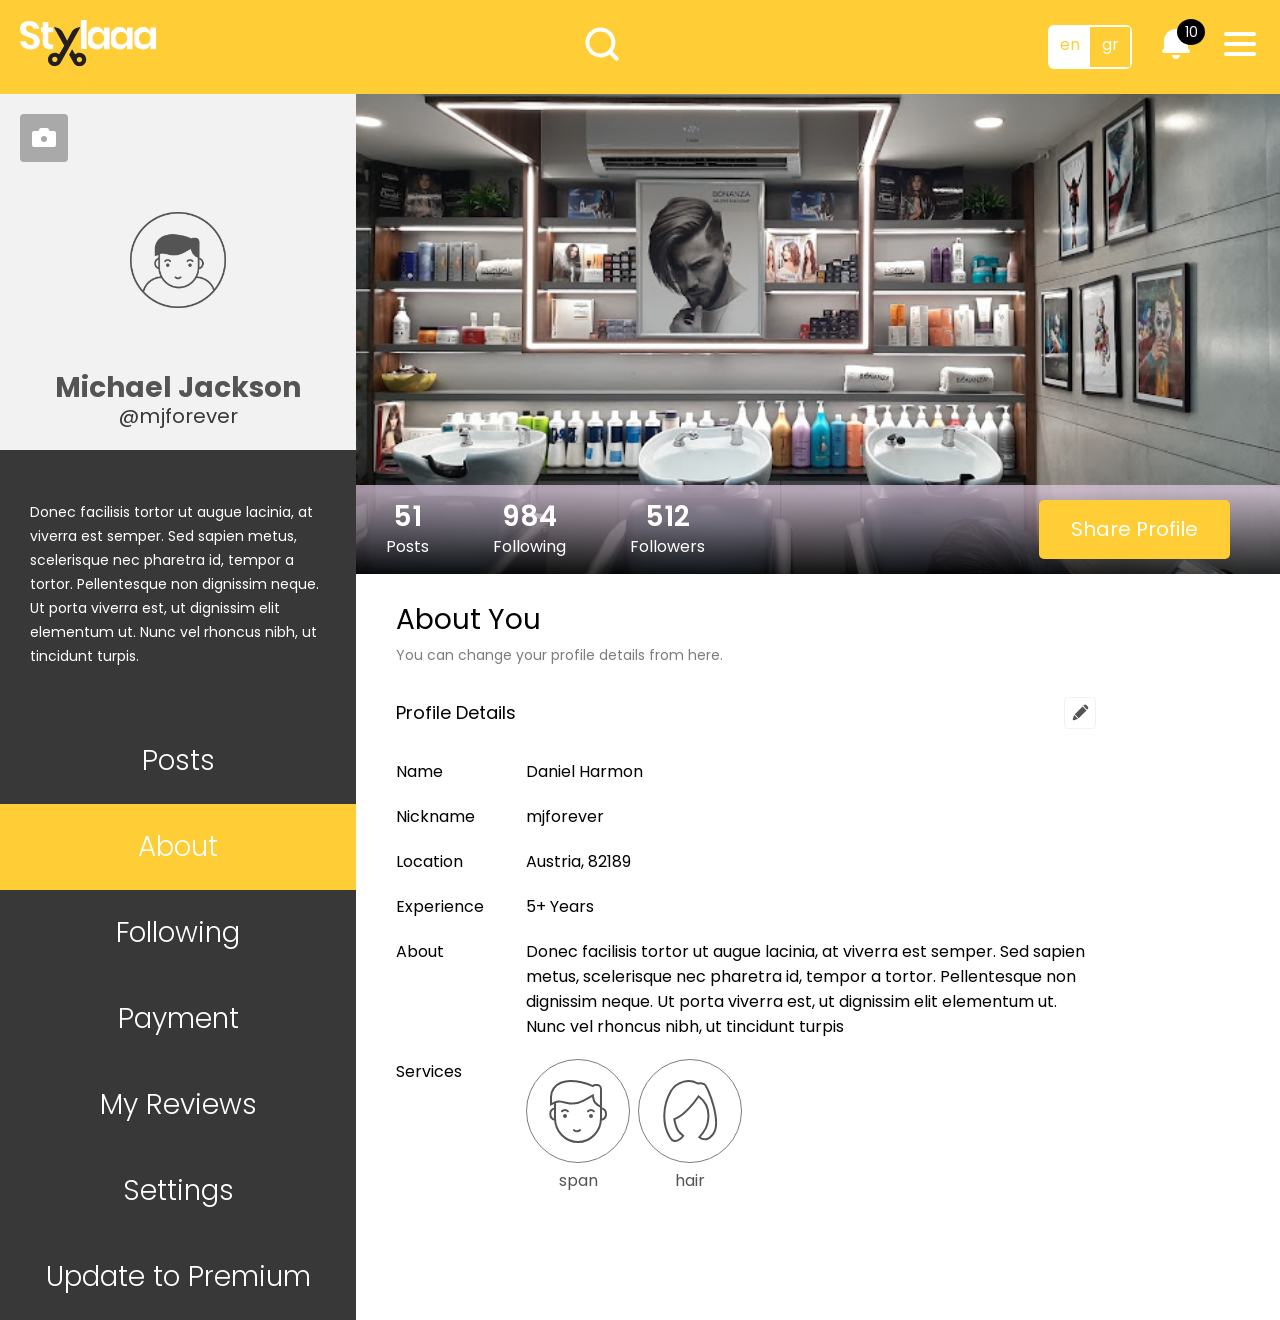
==== commit 696c4383: "add add" ====
--- a/about.html
+++ b/about.html
@@ -1,780 +1,1113 @@
 <!DOCTYPE html>
 <html>
-   <head>
-      <meta charset="utf-8">
-      <meta name="viewport" content="width=device-width, initial-scale=1">
-      <title>about</title>
-      <link href="https://fonts.googleapis.com/css2?family=Poppins:ital,wght@0,100;0,200;0,300;0,400;0,500;0,600;0,700;0,800;0,900;1,100;1,200;1,300;1,400;1,500;1,600;1,700;1,800;1,900&display=swap" rel="stylesheet">
-      <link rel="shortcut icon" href="images/favicon.ico" type="image/x-icon">
-      <link rel="stylesheet" type="text/css" href="css/owl.carousel.min.css">
-      <link rel="stylesheet" type="text/css" href="css/style.css">
-   </head>
-   <body>
-      <!--  header-section start  -->
-      <header class="container">
-         <div class="row">
-            <div class="table">
-               <div class="logo table-cell">
-                  <a href="index.html" title="styla"><img src="images/logo.svg" alt=""></a>
-               </div>
-               <div class="table-cell">
-                  <div class="search">
-                     <a class="open-input" href="javascript:void(0)" title="search"><img src="images/search.svg" alt=""></a>
-                     <a class="close-content" href="javascript:void(0)" title="close"><img src="images/close-white.svg" alt=""></a>
-                     <div class="hide-input">
-                        <div class="input-fild">
-                           <input type="search" placeholder="beard">
-                        </div>
-                        <div class="submit">
-                           <input type="submit" value="">
-                        </div>
-                        <div class="hide-content">
-                           <div class="hide-heared">
-                              <div class="table">
-                                 <div class="table-cell">
-                                    <div class="top-tx">
-                                       <p>choose service</p>
-                                    </div>
-                                    <div class="check-box">
-                                       <input type="checkbox">
-                                       <label>face</label>
-                                    </div>
-                                    <div class="check-box">
-                                       <input type="checkbox">
-                                       <label>hair</label>
-                                    </div>
-                                    <div class="check-box">
-                                       <input type="checkbox">
-                                       <label>hand</label>
-                                    </div>
-                                    <div class="check-box">
-                                       <input type="checkbox">
-                                       <label>fit</label>
-                                    </div>
-                                    <div class="check-box">
-                                       <input type="checkbox">
-                                       <label>body</label>
-                                    </div>
-                                 </div>
-                                 <div class="table-cell">
-                                    <div class="hide-btn">
-                                       <a href="#" title="neary by me">neary by me</a>
-                                    </div>
-                                 </div>
-                              </div>
-                           </div>
-                           <div class="hide-tab">
-                              <ul>
-                                 <li><a href="#tab1" title="Posts">Posts</a></li>
-                                 <li><a href="#tab2" title="Stylist">Stylist</a></li>
-                                 <li><a href="#tab3" title="Hashtag">Hashtag</a></li>
-                              </ul>
-                           </div>
-                           <div class="tabing">
-                              <div id="tab1" class="tab-content">
-                                 <div class="tab-box">
-                                    <div class="table">
-                                       <div class="table-cell">
-                                          <img src="images/ps1.jpg" alt="">
-                                       </div>
-                                       <div class="table-cell">
-                                          <p>Skin ages for both chronological and environmental reasons. Increased age and exposure to pollution…<a href="#" title="view more">view more</a> </p>
-                                          <h4>BY <a href="#" title="">Elsie  Pool</a></h4>
-                                       </div>
-                                    </div>
-                                 </div>
-                                 <div class="tab-box">
-                                    <div class="table">
-                                       <div class="table-cell">
-                                          <img src="images/ps2.jpg" alt="">
-                                       </div>
-                                       <div class="table-cell">
-                                          <p>Skin ages for both chronological and environmental reasons. Increased age and exposure to pollution…<a href="#" title="view more">view more</a> </p>
-                                          <h4>BY <a href="#" title="">Elsie  Pool</a></h4>
-                                       </div>
-                                    </div>
-                                 </div>
-                                 <div class="tab-box">
-                                    <div class="table">
-                                       <div class="table-cell">
-                                          <img src="images/ps3.jpg" alt="">
-                                       </div>
-                                       <div class="table-cell">
-                                          <p>Skin ages for both chronological and environmental reasons. Increased age and exposure to pollution…<a href="#" title="view more">view more</a> </p>
-                                          <h4>BY <a href="#" title="">Elsie  Pool</a></h4>
-                                       </div>
-                                    </div>
-                                 </div>
-                                 <div class="tab-box">
-                                    <div class="table">
-                                       <div class="table-cell">
-                                          <img src="images/ps4.jpg" alt="">
-                                       </div>
-                                       <div class="table-cell">
-                                          <p>Skin ages for both chronological and environmental reasons. Increased age and exposure to pollution…<a href="#" title="view more">view more</a> </p>
-                                          <h4>BY <a href="#" title="">Elsie  Pool</a></h4>
-                                       </div>
-                                    </div>
-                                 </div>
-                              </div>
-                              <div id="tab2" class="tab-content">
-                                 <div class="tab-text">
-                                    <div class="table">
-                                       <div class="table-cell">
-                                          <img src="images/mp1.png" alt="">
-                                       </div>
-                                       <div class="table-cell">
-                                          <h4>Alta Curits</h4>
-                                          <a href="#" title="@alta_cut">@alta_cut</a>
-                                       </div>
-                                    </div>
-                                 </div>
-                                 <div class="tab-text">
-                                    <div class="table">
-                                       <div class="table-cell">
-                                          <img src="images/mp2.png" alt="">
-                                       </div>
-                                       <div class="table-cell">
-                                          <h4>Alta Curits</h4>
-                                          <a href="#" title="@alta_cut">@alta_cut</a>
-                                       </div>
-                                    </div>
-                                 </div>
-                                 <div class="tab-text">
-                                    <div class="table">
-                                       <div class="table-cell">
-                                          <img src="images/mp1.png" alt="">
-                                       </div>
-                                       <div class="table-cell">
-                                          <h4>Alta Curits</h4>
-                                          <a href="#" title="@alta_cut">@alta_cut</a>
-                                       </div>
-                                    </div>
-                                 </div>
-                                 <div class="tab-text">
-                                    <div class="table">
-                                       <div class="table-cell">
-                                          <img src="images/mp2.png" alt="">
-                                       </div>
-                                       <div class="table-cell">
-                                          <h4>Alta Curits</h4>
-                                          <a href="#" title="@alta_cut">@alta_cut</a>
-                                       </div>
-                                    </div>
-                                 </div>
-                              </div>
-                              <div id="tab3" class="tab-content">
-                                 <div class="tab-sec">
-                                    <div class="table">
-                                       <div class="table-cell">
-                                          <div class="hastag-sec">
-                                             <div class="width">
-                                                <img src="images/hastag.svg" alt="">
-                                             </div>
-                                          </div>
-                                       </div>
-                                       <div class="table-cell">
-                                          <h4>#Beardlove</h4>
-                                          <h5>5875 Posts</h5>
-                                       </div>
-                                    </div>
-                                 </div>
-                                 <div class="tab-sec">
-                                    <div class="table">
-                                       <div class="table-cell">
-                                          <div class="hastag-sec">
-                                             <div class="width">
-                                                <img src="images/hastag.svg" alt="">
-                                             </div>
-                                          </div>
-                                       </div>
-                                       <div class="table-cell">
-                                          <h4>#Beardlove</h4>
-                                          <h5>5875 Posts</h5>
-                                       </div>
-                                    </div>
-                                 </div>
-                                 <div class="tab-sec">
-                                    <div class="table">
-                                       <div class="table-cell">
-                                          <div class="hastag-sec">
-                                             <div class="width">
-                                                <img src="images/hastag.svg" alt="">
-                                             </div>
-                                          </div>
-                                       </div>
-                                       <div class="table-cell">
-                                          <h4>#Beardlove</h4>
-                                          <h5>5875 Posts</h5>
-                                       </div>
-                                    </div>
-                                 </div>
-                                 <div class="tab-sec">
-                                    <div class="table">
-                                       <div class="table-cell">
-                                          <div class="hastag-sec">
-                                             <div class="width">
-                                                <img src="images/hastag.svg" alt="">
-                                             </div>
-                                          </div>
-                                       </div>
-                                       <div class="table-cell">
-                                          <h4>#Beardlove</h4>
-                                          <h5>5875 Posts</h5>
-                                       </div>
-                                    </div>
-                                 </div>
-                              </div>
-                           </div>
-                        </div>
-                     </div>
-                  </div>
-               </div>
-               <div class="top-menu table-cell">
-                  <div class="header-menu">
-                     <ul>
-                        <li><a href="#" title="">en</a></li>
-                        <li><a href="#" title="">gr</a></li>
-                     </ul>
-                  </div>
-                  <div class="alter">
-                     <a href="javascript:void(0)" title="" class="open-menu"><img src="images/notification.svg" alt=""></a>
-                     <div class="notification">
-                        <span>10</span>
-                     </div>
-                     <div class="notification-section">
-                        <div class="notification-box">
-                           <div class="table">
-                              <div class="table-cell">
-                                 <div class="list-box">
-                                    <div class="table">
-                                       <div class="table-cell">
-                                          <img src="images/mp1.png" alt="">
-                                       </div>
-                                       <div class="table-cell">
-                                          <p><strong>anwarbenny</strong> started following you</p>
-                                          <h6>Yesterday</h6>
-                                       </div>
-                                    </div>
-                                 </div>
-                              </div>
-                              <div class="table-cell">
-                                 <div class="btn">
-                                    <a href="#" title="Follow">follow</a>
-                                 </div>
-                              </div>
-                           </div>
-                        </div>
-                        <div class="notification-box">
-                           <div class="table">
-                              <div class="table-cell">
-                                 <div class="list-box">
-                                    <div class="table">
-                                       <div class="table-cell">
-                                          <img src="images/mp1.png" alt="">
-                                       </div>
-                                       <div class="table-cell">
-                                          <p><strong>anwarbenny</strong> started following you</p>
-                                          <h6>Yesterday</h6>
-                                       </div>
-                                    </div>
-                                 </div>
-                              </div>
-                              <div class="table-cell">
-                                 <div class="btn">
-                                    <img src="images/noty.jpg" alt="">
-                                 </div>
-                              </div>
-                           </div>
-                        </div>
-                        <div class="notification-box">
-                           <div class="table">
-                              <div class="table-cell">
-                                 <div class="list-box">
-                                    <div class="table">
-                                       <div class="table-cell">
-                                          <img src="images/mp1.png" alt="">
-                                       </div>
-                                       <div class="table-cell">
-                                          <p><strong>anwarbenny</strong> started following you</p>
-                                          <h6>Yesterday</h6>
-                                       </div>
-                                    </div>
-                                 </div>
-                              </div>
-                              <div class="table-cell">
-                                 <div class="btn">
-                                    <a href="#" title="Follow">following</a>
-                                 </div>
-                              </div>
-                           </div>
-                        </div>
-                        <div class="notification-box">
-                           <div class="table">
-                              <div class="table-cell">
-                                 <div class="list-box">
-                                    <div class="table">
-                                       <div class="table-cell">
-                                          <img src="images/mp1.png" alt="">
-                                       </div>
-                                       <div class="table-cell">
-                                          <p><strong>anwarbenny</strong> started following you</p>
-                                          <h6>Yesterday</h6>
-                                       </div>
-                                    </div>
-                                 </div>
-                              </div>
-                              <div class="table-cell">
-                                 <div class="btn">
-                                    <a href="#" title="Follow">following</a>
-                                 </div>
-                              </div>
-                           </div>
-                        </div>
-                        <div class="notification-box">
-                           <div class="table">
-                              <div class="table-cell">
-                                 <div class="list-box">
-                                    <div class="table">
-                                       <div class="table-cell">
-                                          <img src="images/mp1.png" alt="">
-                                       </div>
-                                       <div class="table-cell">
-                                          <p><strong>anwarbenny</strong> started following you</p>
-                                          <h6>Yesterday</h6>
-                                       </div>
-                                    </div>
-                                 </div>
-                              </div>
-                              <div class="table-cell">
-                                 <div class="btn">
-                                    <a href="#" title="Follow">following</a>
-                                 </div>
-                              </div>
-                           </div>
-                        </div>
-                        <div class="notification-box">
-                           <div class="table">
-                              <div class="table-cell">
-                                 <div class="list-box">
-                                    <div class="table">
-                                       <div class="table-cell">
-                                          <img src="images/mp1.png" alt="">
-                                       </div>
-                                       <div class="table-cell">
-                                          <p><strong>anwarbenny</strong> started following you</p>
-                                          <h6>Yesterday</h6>
-                                       </div>
-                                    </div>
-                                 </div>
-                              </div>
-                              <div class="table-cell">
-                                 <div class="btn">
-                                    <img src="images/noty.jpg" alt="">
-                                 </div>
-                              </div>
-                           </div>
-                        </div>
-                        <div class="notification-box">
-                           <div class="table">
-                              <div class="table-cell">
-                                 <div class="list-box">
-                                    <div class="table">
-                                       <div class="table-cell">
-                                          <img src="images/mp1.png" alt="">
-                                       </div>
-                                       <div class="table-cell">
-                                          <p><strong>anwarbenny</strong> started following you</p>
-                                          <h6>Yesterday</h6>
-                                       </div>
-                                    </div>
-                                 </div>
-                              </div>
-                              <div class="table-cell">
-                                 <div class="btn">
-                                    <a href="#" title="Follow">following</a>
-                                 </div>
-                              </div>
-                           </div>
-                        </div>
-                     </div>
-                  </div>
-                  <div class="menu-open">
-                     <a href="#" title="menu"><img src="images/menu.svg" alt=""></a>
-                  </div>
-                  <div class="menu">
-                     <div class="hader-menu">
-                        <div class="close-menu">
-                           <a href="#" title="close"><img src="images/close.svg" alt=""></a>
-                        </div>
-                        <div class="header-sub-menu">
-                           <nav>
-                              <ul>
-                                 <li><a href="#" title="Home">Home</a></li>
-                                 <li><a href="#" title="My Profile">My Profile</a></li>
-                                 <li><a href="#" title="Logout">Logout</a></li>
-                              </ul>
-                           </nav>
-                        </div>
-                        <div class="sub-menu">
-                           <a href="#" title="facebook"><img src="images/facebook.svg" alt=""></a>
-                           <a href="#" title="instagram"><img src="images/youtube.svg" alt=""></a>
-                           <a href="#" title="youtube"><img src="images/instagram.svg" alt=""></a>
-                           <a href="#" title="linkedin"><img src="images/linkedin.svg" alt=""></a>
-                        </div>
-                     </div>
-                  </div>
-               </div>
-            </div>
-         </div>
-      </header>
-      <!--  header-section end -->
-      <!--  middle-section start -->
-      <section class="middle-section">
-         <div class="table">
-            <div class="mid-left">
-               <div class="mid-logo">
-                  <a class="logo-left" href="javascript:void(0)" title="+">+</a>
-                  <a class="logo-right" href="javascript:void(0)" title="-">-</a>
-               </div>
-               <div class="mide-top">
-                  <div class="sallon-top">
-                     <a href="#" title="camera" class="camera"><img src="images/camera.svg" alt=""></a>
-                     <div class="table-left">
-                        <div class="cell-one">
-                           <div class="sallon-logo">
-                              <img src="images/profile-placeholder.png" alt="" width="100">
-                           </div>
-                           <div class="mid-content">
-                              <h1>Michael Jackson</h1>
-                              <a href="#" title="@mjforever">@mjforever</a>
-                           </div>
-                        </div>
-                     </div>
-                  </div>
-                  <div class="sallon-content">
-                     <p>Donec facilisis tortor ut augue lacinia, at viverra est semper. Sed sapien metus, scelerisque nec pharetra id, tempor a tortor. Pellentesque non dignissim neque. Ut porta viverra est, ut dignissim elit elementum ut. Nunc vel rhoncus nibh, ut tincidunt turpis.</p>
-                  </div>
-                  <div class="tab-section">
-                     <ul>
-                        <li><a href="post.html" title="Posts">Posts</a></li>
-                        <li><a href="about.html" title="About">About</a></li>
-                        <li><a href="following.html" title="Following">Following</a></li>
-                        <li><a href="Payment.html" title="Payment">Payment</a></li>
-                        <li><a href="review.html" title="My Reviews">My Reviews</a></li>
-                        <li><a href="setting.html" title="Settings">Settings</a></li>
-                        <li><a href="update.html" title="Update to Premium">Update to Premium</a></li>
-                     </ul>
-                  </div>
-               </div>
-            </div>
-            <div class="mid-right">
-               <div class="mid-bottom">
-                  <div class="sallon-bottom">
-                     <div class="table">
-                        <div class="table-cell s-left">
-                           <ul>
-                              <li><a href="" title="51">51</a><span>Posts</span></li>
-                              <li><a href="" title="984">984</a><span>Following</span></li>
-                              <li><a href="" title="512">512</a><span>Followers</span></li>
-                           </ul>
-                        </div>
-                        <div class="table-cell s-right">
-                           <a class="btn" href="javascript:void(0)" title="Share Profile">Share Profile</a>
-                        </div>
-                     </div>
-                  </div>
-                  <div class="menu-slide">
-                     <div class="owl-carousel owl-theme">
-                        <div class="item">
-                           <a href="#" title="Posts">Posts</a>
-                        </div>
-                        <div class="item">
-                           <a href="#" title="About">About</a>
-                        </div>
-                        <div class="item">
-                           <a href="#" title="Following">Following</a>
-                        </div>
-                        <div class="item">
-                           <a href="#" title="Payment">Payment</a>
-                        </div>
-                        <div class="item">
-                           <a href="#" title="My Reviews">My Reviews</a>
-                        </div>
-                        <div class="item">
-                           <a href="#" title="Settings">Settings</a>
-                        </div>
-                        <div class="item">
-                           <a href="#" title="Update to Premium">Update to Premium</a>
-                        </div>
-                     </div>
-                  </div>
-               </div>
-               <div class="full-sallon">
-                  <div class="s-title">
-                     <h2>About You</h2>
-                     <p>You can change your profile details from here.</p>
-                  </div>
-                  <div class="sallon-form">
-                     <div class="f-title table">
-                        <h3 class="table-cell">Profile Details</h3>
-                        <a class="table-cell open-popup" href="javascript:void(0)" title=""><img src="images/edit.svg" alt=""></a>
-                     </div>
-                     <div class="sallon-table">
-                        <div class="s-table">
-                           <div class="s-table-cell">
-                              <p>Name</p>
-                           </div>
-                           <div class="s-table-cell">
-                              <p>	Daniel Harmon</p>
-                           </div>
-                        </div>
-                        <div class="s-table">
-                           <div class="s-table-cell">
-                              <p>Name</p>
-                           </div>
-                           <div class="s-table-cell">
-                              <p>	Daniel Harmon</p>
-                           </div>
-                        </div>
-                        <div class="s-table">
-                           <div class="s-table-cell">
-                              <p>Nickname</p>
-                           </div>
-                           <div class="s-table-cell">
-                              <p>	mjforever</p>
-                           </div>
-                        </div>
-                        <div class="s-table">
-                           <div class="s-table-cell">
-                              <p>Location</p>
-                           </div>
-                           <div class="s-table-cell">
-                              <p>	Austria, 82189</p>
-                           </div>
-                        </div>
-                        <div class="s-table">
-                           <div class="s-table-cell">
-                              <p>Experience</p>
-                           </div>
-                           <div class="s-table-cell">
-                              <p>	5+ Years</p>
-                           </div>
-                        </div>
-                        <div class="s-table">
-                           <div class="s-table-cell">
-                              <p>About</p>
-                           </div>
-                           <div class="s-table-cell">
-                              <p>Donec facilisis tortor ut augue lacinia, at viverra est semper. Sed sapien metus, scelerisque nec pharetra id, tempor a tortor. Pellentesque non dignissim neque. Ut porta viverra est, ut dignissim elit elementum ut. Nunc vel rhoncus nibh, ut tincidunt turpis</p>
-                           </div>
-                        </div>
-                        <div class="s-table">
-                           <div class="s-table-cell">
-                              <p>Services</p>
-                           </div>
-                           <div class="s-table-cell">
-                              <div class="s-mrg">
-                                 <div class="s-img">
-                                    <div class="s-box">
-                                       <img src="images/face.svg" alt="">
-                                    </div>
-                                    <span>span</span>
-                                 </div>
-                                 <div class="s-img">
-                                    <div class="s-box">
-                                       <img src="images/hair.svg" alt="">
-                                    </div>
-                                    <span>hair</span>
-                                 </div>
-                              </div>
-                           </div>
-                        </div>
-                     </div>
-                  </div>
-               </div>
-            </div>
-         </div>
-         <div class="popup-section">
-            <div class="popup">
-               <div class="p-title">
-                  <h2>Share Profile</h2>
-                  <p>Copy below link to share your profile</p>
-                  <a class="popup-close" href="javascript:void(0)" title=""><img src="images/close.svg" alt=""></a>
-               </div>
-               <div class="p-form">
-                  <p>Profile Link</p>
-                  <div class="table">
-                     <div class="table-cell p-input">
-                        <input type="text" placeholder="www.staylaaa.com/mjforever">
-                     </div>
-                     <div class="table-cell p-text">
-                        <a class="copy-link" href="" title="copy link">copy link</a>
-                     </div>
-                  </div>
-               </div>
-               <div class="p-btn">
-                  <a href="" title="share">share</a>
-                  <a href="" title="cancel">cancel</a>
-               </div>
-            </div>
-         </div>
-         <div class="about-popup">
-            <div class="popup-box">
-               <div class="a-title">
-                  <h4>Edit Profile Details</h4>
-                  <a class="a-close" href="javascript:void(0)" title="close"><img src="images/close.svg" alt=""></a>
-               </div>
-               <div class="a-from">
-                  <div class="popup-full">
-                     <div class="a-mrg">
-                        <div class="popup-sec">
-                           <div class="poppup-fild">
-                              <label>Name</label>
-                              <input type="text" placeholder="Daniel Harmon">								
-                           </div>
-                        </div>
-                        <div class="popup-sec">
-                           <div class="poppup-fild">
-                              <label>NickName</label>
-                              <input type="text" placeholder="Daniel Harmon">								
-                           </div>
-                        </div>
-                        <div class="popup-sec">
-                           <div class="poppup-fild">
-                              <label>Country</label>
-                              <div class="drop-menu">
-                                 <select>
-                                    <option>Austria</option>
-                                    <option>Uk</option>
-                                    <option>USA</option>
-                                 </select>
-                              </div>
-                           </div>
-                        </div>
-                        <div class="popup-sec">
-                           <div class="poppup-fild">
-                              <label>Zipcode</label>
-                              <input type="text" placeholder="Daniel Harmon">								
-                           </div>
-                        </div>
-                        <div class="popup-sec">
-                           <label>Experience</label>
-                           <div class="a-mrg">
-                              <div class="popup-sec">
-                                 <input type="text" placeholder="5 Years">
-                              </div>
-                              <div class="popup-sec">
-                                 <div class="drop-menu">
-                                    <select>
-                                       <option>0 month</option>
-                                       <option>1 month</option>
-                                       <option>2 month</option>
-                                    </select>
-                                 </div>
-                              </div>
-                           </div>
-                        </div>
-                     </div>
-                  </div>
-                  <div class="a-mrg">
-                     <div class="popup-file">
-                        <label>About</label>
-                        <div class="text-fild">
-                           <textarea placeholder="Write reason for report here…"></textarea>
-                        </div>
-                     </div>
-                  </div>
-                  <div class="pop-middle">
-                     <label>Choose Category</label>
-                     <div class="pop-last">
-                        <div class="p-mrg">
-                           <div class="pop-box">
-                              <div class="p-mrg">
-                                 <div class="popup-check">
-                                    <input type="checkbox">
-                                    <div class="p-border">
-                                       <div class="popup-img">
-                                          <img src="images/face.svg" alt="">
-                                       </div>
-                                       <div class="p-label">
-                                          <label>Face</label>	
-                                       </div>
-                                    </div>
-                                 </div>
-                              </div>
-                           </div>
-                           <div class="pop-box">
-                              <div class="p-mrg">
-                                 <div class="popup-check">
-                                    <input type="checkbox">
-                                    <div class="p-border">
-                                       <div class="popup-img">
-                                          <img src="images/hair.svg" alt="">
-                                       </div>
-                                       <div class="p-label">
-                                          <label>Hair</label>	
-                                       </div>
-                                    </div>
-                                 </div>
-                              </div>
-                           </div>
-                           <div class="pop-box">
-                              <div class="p-mrg">
-                                 <div class="popup-check">
-                                    <input type="checkbox">
-                                    <div class="p-border">
-                                       <div class="popup-img">
-                                          <img src="images/hand.svg" alt="">
-                                       </div>
-                                       <div class="p-label">
-                                          <label>Hand</label>	
-                                       </div>
-                                    </div>
-                                 </div>
-                              </div>
-                           </div>
-                           <div class="pop-box">
-                              <div class="p-mrg">
-                                 <div class="popup-check">
-                                    <input type="checkbox">
-                                    <div class="p-border">
-                                       <div class="popup-img">
-                                          <img src="images/feet.svg" alt="">
-                                       </div>
-                                       <div class="p-label">
-                                          <label>Feet</label>	
-                                       </div>
-                                    </div>
-                                 </div>
-                              </div>
-                           </div>
-                           <div class="pop-box">
-                              <div class="p-mrg">
-                                 <div class="popup-check">
-                                    <input type="checkbox">
-                                    <div class="p-border">
-                                       <div class="popup-img">
-                                          <img src="images/body.svg" alt="">
-                                       </div>
-                                       <div class="p-label">
-                                          <label>Body</label>	
-                                       </div>
-                                    </div>
-                                 </div>
-                              </div>
-                           </div>
-                        </div>
-                     </div>
-                  </div>
-               </div>
-            </div>
-         </div>
-      </section>
-      <!--  middle-section end -->
-      <script src="js/jquery-3.7.1.min.js"></script>
-      <script src="js/owl.carousel.js"></script>
-      <script src="js/jquery.mCustomScrollbar.concat.min.js"></script>
-      <script src="js/custom.js"></script>
-   </body>
+<head>
+	<meta charset="utf-8">
+	<meta name="viewport" content="width=device-width, initial-scale=1">
+	<link rel="stylesheet" type="text/css" href="css/owl.carousel.min.css">
+	<link rel="stylesheet" type="text/css" href="css/style.css">
+	<title>about</title>
+</head>
+<body>
+	<header class="header-section container">
+	<div class="row">
+		<div class="table">
+			<div class="table-cell logo">
+				<div class="header-logo">
+					<a href="index.html" title=""><img src="images/logo.svg" alt=""></a>
+					
+				</div>
+				
+			</div>
+			<div class="table-cell">
+				<div class="search">
+					<div class="i">
+					<a href="javascript:void(0)" title=""><img  src="images/search.svg" alt=""></a>
+					</div>
+					<div class="header-hide">
+
+				<div class="search-hide">
+
+						<input type="text" placeholder="beard">
+						<input type="submit" value="">
+						<a id="hide" href="javascript:void(0)"><img src="images/close-white.svg" alt="" ></a>
+						<div class="header-popup">
+							<div class="header-space">
+							<div class="table">
+								<div class="table-cell">
+									<div class="choice">
+										<span>Choose Service</span>
+										
+									</div>
+									<div class="check-bg">
+								<input type="checkbox" name="" id="face">
+								<label id="face">face</label>
+
+								</div>
+								<div class="check-bg">
+								<input type="checkbox" name="" id="hair">
+								<label id="hair">hair</label>
+
+								</div>
+								<div class="check-bg">
+								<input type="checkbox" name="" id="hand">
+								<label id="hand">hand</label>
+
+								</div>
+								<div class="check-bg">
+								<input type="checkbox" name="" id="fit">
+								<label id="fit">fit</label>
+
+								</div>
+								<div class="check-bg">
+								<input type="checkbox" name="" id="body">
+								<label id="body">body</label>
+
+								</div>
+						
+							
+						</div>
+						
+								
+									
+							
+								<div class="table-cell">
+									<div class="choice-btn">
+										<a href="" title="neary by me">neary by me</a>
+										
+									</div>
+									
+								</div>
+									</div>
+							</div>
+
+							<div class="popup-tabing">
+								<ul>
+									<li class="active"><a href="#post" title="Posts">Posts</a></li>
+									<li><a href="#style" title="Stylist">Stylist</a></li>
+									<li><a href="#hastag" title="Hashtag">Hashtag</a></li>
+								</ul>
+								
+							</div>
+							<div class="post-tab">
+							<div class="tabs">
+								<div id="post" class="tab-content">
+							<div class="post-box">
+								<div class="post-bg">
+									
+								
+								<div class="table">
+									<div class="table-cell">
+										<img src="images/ps1.jpg" alt="">
+										
+									</div>
+									<div class="table-cell">
+										<p>Skin ages for both chronological and environmental reasons. Increased age and exposure to pollution… <a>view more</a></p>
+										<h4>by <a>Elsie Poole</a></h4>
+										
+									</div>
+									
+								</div>
+								</div>
+								<div class="post-bg">
+									
+								
+								<div class="table">
+									<div class="table-cell">
+										<img src="images/ps2.jpg" alt="">
+										
+									</div>
+									<div class="table-cell">
+										<p>Skin ages for both chronological and environmental reasons. Increased age and exposure to pollution… <a>view more</a></p>
+										<h4>by <a>Elsie Poole</a></h4>
+										
+									</div>
+									
+								</div>
+								</div>
+								<div class="post-bg">
+									
+								
+								<div class="table">
+									<div class="table-cell">
+										<img src="images/ps3.jpg" alt="">
+										
+									</div>
+									<div class="table-cell">
+										<p>Skin ages for both chronological and environmental reasons. Increased age and exposure to pollution… <a>view more</a></p>
+										<h4>by <a>Elsie Poole</a></h4>
+										
+									</div>
+									
+								</div>
+								</div>
+								<div class="post-bg">
+									
+								
+								<div class="table">
+									<div class="table-cell">
+										<img src="images/ps4.jpg" alt="">
+										
+									</div>
+									<div class="table-cell">
+										<p>Skin ages for both chronological and environmental reasons. Increased age and exposure to pollution… <a>view more</a></p>
+										<h4>by <a>Elsie Poole</a></h4>
+										
+									</div>
+									
+								</div>
+								</div>
+								
+							</div>
+							
+						</div>
+						<div id="style" class="tab-content">
+							<div class="style-section">
+								<div class="style-box">
+									<div class="table">
+										<div class="table-cell">
+											<img src="images/mp1.png" alt="">
+											
+										</div>
+										<div class="table-cell">
+											<h5>Alta Curtis</h5>
+											<a href="" title="@alta_cut">@alta_cut</a>
+											
+										</div>
+										
+									</div>
+									
+								</div>
+								<div class="style-box">
+									<div class="table">
+										<div class="table-cell">
+											<img src="images/mp2.png" alt="">
+											
+										</div>
+										<div class="table-cell">
+											<h5>Alta Curtis</h5>
+											<a href="" title="@alta_cut">@alta_cut</a>
+											
+										</div>
+										
+									</div>
+									
+								</div>
+								<div class="style-box">
+									<div class="table">
+										<div class="table-cell">
+											<img src="images/mp1.png" alt="">
+											
+										</div>
+										<div class="table-cell">
+											<h5>Alta Curtis</h5>
+											<a href="" title="@alta_cut">@alta_cut</a>
+											
+										</div>
+										
+									</div>
+									
+								</div>
+								<div class="style-box">
+									<div class="table">
+										<div class="table-cell">
+											<img src="images/mp2.png" alt="">
+											
+										</div>
+										<div class="table-cell">
+											<h5>Alta Curtis</h5>
+											<a href="" title="@alta_cut">@alta_cut</a>
+											
+										</div>
+										
+									</div>
+									
+								</div>
+								<div class="style-box">
+									<div class="table">
+										<div class="table-cell">
+											<img src="images/mp1.png" alt="">
+											
+										</div>
+										<div class="table-cell">
+											<h5>Alta Curtis</h5>
+											<a href="" title="@alta_cut">@alta_cut</a>
+											
+										</div>
+										
+									</div>
+									
+								</div>
+								
+							</div>
+							
+						</div>
+						<div id="hastag" class="tab-content">
+							<div class="hasteg-section">
+								<div class="hastag-box">
+									<div class="table">
+										<div class="table-cell">
+											
+											<div class="hastag-border">
+												<div class="width">
+												<img src="images/hastag.svg" alt="">
+												</div>
+											</div>
+											
+										</div>
+										<div class="table-cell">
+											<h5>#Beardlove</h5>
+											<h6>5875 Posts</h6>
+											
+										</div>
+										
+									</div>
+									
+								</div>
+								<div class="hastag-box">
+									<div class="table">
+										<div class="table-cell">
+											
+											<div class="hastag-border">
+												<div class="width">
+												<img src="images/hastag.svg" alt="">
+												</div>
+											</div>
+											
+										</div>
+										<div class="table-cell">
+											<h5>#Beardlove</h5>
+											<h6>5875 Posts</h6>
+											
+										</div>
+										
+									</div>
+									
+								</div>
+								<div class="hastag-box">
+									<div class="table">
+										<div class="table-cell">
+											
+											<div class="hastag-border">
+												<div class="width">
+												<img src="images/hastag.svg" alt="">
+												</div>
+											</div>
+											
+										</div>
+										<div class="table-cell">
+											<h5>#Beardlove</h5>
+											<h6>5875 Posts</h6>
+											
+										</div>
+										
+									</div>
+									
+								</div>
+								<div class="hastag-box">
+									<div class="table">
+										<div class="table-cell">
+											
+											<div class="hastag-border">
+												<div class="width">
+												<img src="images/hastag.svg" alt="">
+												</div>
+											</div>
+											
+										</div>
+										<div class="table-cell">
+											<h5>#Beardlove</h5>
+											<h6>5875 Posts</h6>
+											
+										</div>
+										
+									</div>
+									
+								</div>
+								<div class="hastag-box">
+									<div class="table">
+										<div class="table-cell">
+											
+											<div class="hastag-border">
+												<div class="width">
+												<img src="images/hastag.svg" alt="">
+												</div>
+											</div>
+											
+										</div>
+										<div class="table-cell">
+											<h5>#Beardlove</h5>
+											<h6>5875 Posts</h6>
+											
+										</div>
+										
+									</div>
+									
+								</div>
+								
+							</div>
+							
+						</div>
+					</div>
+				</div>
+				</div>
+					</div>
+					
+				</div>
+
+				</div>
+				
+			</div>
+			<div class="table-cell menu">
+				<div class="header-menu">
+				<ul>
+					<li>
+						<a href="" title="en">en</a>
+					</li>
+					<li>
+						<a href="" title="gr">gr</a>
+					</li>
+				</ul>
+					
+				</div>
+				<div class="header-top">
+					<a href="javascript:void(0)" title=""><img src="images/notification.svg" alt="">
+						<div class="notification">
+							<span>10</span>
+							
+						</div>
+					</a>
+					<div class="notification-down">
+						<div class="notification-full">
+							<div class="table">
+								<div class="table-cell">
+									<div class="notification-bottom">
+									<div class="table">
+										<div class="table-cell">
+											<img src="images/mp1.png" alt="">
+											
+										</div>
+										<div class="table-cell">
+											<p><strong>anwarbenny</strong> started following you</p>
+											<h6>Yesterday</h6>
+
+											
+										</div>
+									
+									
+								</div>
+							</div>
+						</div>
+								<div class="table-cell left">
+									<div class="btn">
+										<a href="" title="follow">follow</a>
+										
+									</div>
+
+									
+								</div>
+								
+							</div>
+							
+						</div>
+							<div class="notification-full">
+							<div class="table">
+								<div class="table-cell">
+									<div class="notification-bottom">
+									<div class="table">
+										<div class="table-cell">
+											<img src="images/mp2.png" alt="">
+											
+										</div>
+										<div class="table-cell">
+											<p><strong>	KDennis</strong> started following you</p>
+											<h6>06 Apr 2018</h6>
+
+											
+										</div>
+									
+									
+								</div>
+							</div>
+						</div>
+								<div class="table-cell">
+									<img src="images/noty.jpg" alt="">
+
+									
+								</div>
+								
+							</div>
+							
+						</div>
+							<div class="notification-full">
+							<div class="table">
+								<div class="table-cell">
+									<div class="notification-bottom">
+									<div class="table">
+										<div class="table-cell">
+											<img src="images/mp1.png" alt="">
+											
+										</div>
+										<div class="table-cell">
+											<p><strong>jamesd </strong> started following you</p>
+											<h6>Yesterday</h6>
+
+											
+										</div>
+									
+									
+								</div>
+							</div>
+						</div>
+								<div class="table-cell">
+									<img src="images/noty.jpg" alt="">
+
+									
+								</div>
+								
+							</div>
+							
+						</div>
+							<div class="notification-full">
+							<div class="table">
+								<div class="table-cell">
+									<div class="notification-bottom">
+									<div class="table">
+										<div class="table-cell">
+											<img src="images/mp2.png" alt="">
+											
+										</div>
+										<div class="table-cell">
+											<p><strong>illeana</strong> started following you</p>
+											<h6>06 Apr 2018</h6>
+
+											
+										</div>
+									
+									
+								</div>
+							</div>
+						</div>
+								<div class="table-cell">
+									<div class="btn-following">
+										<a href="" title="following">following</a>
+										
+									</div>
+
+									
+								</div>
+								
+							</div>
+							
+						</div>
+							<div class="notification-full">
+							<div class="table">
+								<div class="table-cell">
+									<div class="notification-bottom">
+									<div class="table">
+										<div class="table-cell">
+											<img src="images/mp1.png" alt="">
+											
+										</div>
+										<div class="table-cell">
+											<p><strong>anwarbenny</strong> started following you</p>
+											<h6>06 Apr 2018</h6>
+
+											
+										</div>
+									
+									
+								</div>
+							</div>
+						</div>
+								<div class="table-cell">
+									<div class="btn-following">
+										<a class="rate" href="" title="70%">70%</a>
+										
+									</div>
+
+									
+								</div>
+								
+							</div>
+							
+						</div>
+							<div class="notification-full">
+							<div class="table">
+								<div class="table-cell">
+									<div class="notification-bottom">
+									<div class="table">
+										<div class="table-cell">
+											<img src="images/mp1.png" alt="">
+											
+										</div>
+										<div class="table-cell">
+											<p><strong>anwarbenny</strong> started following you</p>
+											<h6>Yesterday</h6>
+
+											
+										</div>
+									
+									
+								</div>
+							</div>
+						</div>
+								<div class="table-cell">
+									<div class="btn-following">
+										<a href="" title="following">following</a>
+										
+									</div>
+
+									
+								</div>
+								
+							</div>
+							
+						</div>
+							<div class="notification-full">
+							<div class="table">
+								<div class="table-cell">
+									<div class="notification-bottom">
+									<div class="table">
+										<div class="table-cell">
+											<img src="images/mp1.png" alt="">
+											
+										</div>
+										<div class="table-cell">
+											<p><strong>anwarbenny</strong> started following you</p>
+											<h6>Yesterday</h6>
+
+											
+										</div>
+									
+									
+								</div>
+							</div>
+						</div>
+								<div class="table-cell">
+									<div class="btn-following">
+										<a href="" title="following">following</a>
+										
+									</div>
+
+									
+								</div>
+								
+							</div>
+							
+						</div>
+
+						
+					</div>
+
+					
+				</div>
+				<div class="header-left-menu">
+						<a href="javascript:void(0)" title=""><img src="images/menu.svg" alt=""></a>
+						
+					</div>
+					<div class="heder-right-menu">
+						<div class="max-menu">
+							<div class="mex-menu-sub">
+								<a href="javascript:void(0)" title=""><img src="images/close.svg" alt=""></a>
+								
+							</div>
+							<div class="middle-sub-menu">
+								<div class="middle-navigation">
+									<ul>
+										<li><a href="" title="Home">Home</a></li>
+											<li><a href="" title="My Profile">My Profile</a></li>
+												<li><a href="" title="Logout">Logout</a></li>
+
+									</ul>
+									<div class="middle-sub-loga">
+										<a href="" title=""><img src="images/facebook.svg" alt=""></a>
+										<a href="" title=""><img src="images/instagram.svg" alt=""></a>
+										<a href="" title=""><img src="images/youtube.svg" alt=""></a>
+										<a href="" title=""><img src="images/linkedin.svg" alt=""></a>
+										
+									</div>
+									
+								</div>
+								
+							</div>
+							
+						</div>
+						
+					</div>
+				
+			</div>
+			
+		</div>
+		
+	</div>
+	
+</header>
+<!-- middle section start -->
+<div class="sallon-section">
+	
+	<div class="table">
+		
+		<div class="s-left">
+
+			<div class="sallon-left">
+				<div class="s-logo">
+				<a class="ss-left" href="javascript:void(0)" title="+">+</a>
+				<a class="ss-right" href="javascript:void(0)" title="-">-</a>
+				
+			</div>
+			<div class="sallon-top">
+				<a class="camera" href="" title=""><img src="images/camera.svg" alt=""></a>
+				<div class="sallon-vertical table">
+					<div class="table-cell">
+						<div class="sallon-logo">
+							<img width="110" src="images/profile-placeholder.png" alt="">
+							
+						</div>
+						<div class="sallon-content">
+							<h3>Michael Jackson</h3>
+							<a href="" title="@mjforever">@mjforever</a>
+							
+						</div>
+						
+					</div>
+					
+				</div>
+				
+			</div>
+
+			<div class="sallon-left-content">
+				<p>Donec facilisis tortor ut augue lacinia, at viverra est semper. Sed sapien metus, scelerisque nec pharetra id, tempor a tortor. Pellentesque non dignissim neque. Ut porta viverra est, ut dignissim elit elementum ut. Nunc vel rhoncus nibh, ut tincidunt turpis.</p>
+				 
+			</div>
+			<div class="tabing-section">
+				<ul>
+					<li><a  href="post.html" title="Posts">Posts</a></li>
+					<li class="active"><a  href="about.html" title="About">About</a></li>
+				
+					<li><a href="following.html" title="Following">Following</a></li>
+					<li><a href="payment.html" title="Payment">Payment</a></li>
+					<li><a href="review.html" title="My Reviews">My Reviews</a></li>
+					<li><a href="seeting.html" title="Settings">Settings</a></li>
+					<li><a href="update.html" title="Update to Premium">Update to Premium</a></li>
+				</ul>
+				
+			</div>
+			
+		</div>
+
+		</div>
+		
+		<div class="s-right">
+			<div class="sallon-right-a">
+				<div class="table">
+				<div class="table-cell">
+					<div class="sallon-right-bottom">
+						<div class="table">
+							<div class="sallon-links">
+							<ul>
+								<li><a href="" title="51">51</a><span>Posts</span></li>
+								<li><a href="" title="984">984</a><span>Following</span></li>
+								<li><a href="" title="512">512</a><span>Followers</span></li>
+							</ul>
+							
+						</div>
+						<div class="sallon-share">
+							<a class="btn" href="javascript:void(0)" title="Share Profile">Share Profile</a>
+							
+						</div>
+						
+					</div>
+					</div>
+					
+				</div>
+				
+			</div>
+			
+		</div>
+		
+		<div class="sallon-s">
+			<div class="owl-carousel owl-theme">
+				<div class="item">
+			<a  href="post.html" title="Posts">Posts</a>
+		</div>
+		<div class="item">
+				<a class="active"  href="about.html" title="About">About</a>
+			</div>
+			<div class="item">
+					<a href="following.html" title="Following">Following</a>
+				</div>
+				<div class="item">
+						<a href="Payment.html" title="Payment">Payment</a>
+					</div>
+					<div class="item">
+							<a href="review.html" title="My Reviews">My Reviews</a>
+						</div>
+						<div class="item">
+								<a href="" title="Settings">Settings</a>
+							</div>
+							<div class="item">
+									<a href="" title="Update to Premium">Update to Premium</a>
+								</div>
+
+		</div>
+	</div>
+
+		<div class="sallon-right-full">
+			<div class="sullon-right-full-title">
+				<h4>About You</h4>
+				<h5>You can change your profile details from here.</h5>
+				
+			</div>
+			<div class="sullon-fom">
+				<div class="sullon-top">
+					<h5>Profile Details</h5>
+					<a href="javascript:void(0)" title=""><img src="images/edit.svg" alt=""></a>
+					
+				</div>
+				<div class="sullon-top-table">
+				<div class="sullon-table">
+					<div class="sullon-row">
+						<p>Name</p>
+						
+					</div>
+					<div class="sullon-row">
+						<p>	Daniel Harmon</p>
+						
+					</div>
+					
+				</div>
+				<div class="sullon-table">
+					<div class="sullon-row">
+						<p>Nickname</p>
+						
+					</div>
+					<div class="sullon-row">
+						<p>	mjforever</p>
+						
+					</div>
+					
+				</div>
+				<div class="sullon-table">
+					<div class="sullon-row">
+						<p>Location</p>
+						
+					</div>
+					<div class="sullon-row">
+						<p>	Austria, 82189</p>
+						
+					</div>
+					
+				</div>
+				<div class="sullon-table">
+					<div class="sullon-row">
+						<p>Experience</p>
+						
+					</div>
+					<div class="sullon-row">
+						<p>	5+ Years</p>
+						
+					</div>
+					
+				</div>
+				<div class="sullon-table">
+					<div class="sullon-row">
+						<p>About</p>
+						
+					</div>
+					<div class="sullon-row">
+						<p>Donec facilisis tortor ut augue lacinia, at viverra est semper. Sed sapien metus, scelerisque nec pharetra id, tempor a tortor. Pellentesque non dignissim neque. Ut porta viverra est, ut dignissim elit elementum ut. Nunc vel rhoncus nibh, ut tincidunt turpis</p>
+						
+					</div>
+					
+				</div>
+				<div class="sullon-table">
+					<div class="sullon-row">
+						<p>Services</p>
+						
+					</div>
+					<div class="sullon-row">
+						<div class="sullon-full">
+							<div class="sullon-mrg">
+								<div class="sullon-bg">
+									<div class="sullon-box">
+										<img src="images/face.svg" alt="">
+										
+									</div>
+									<span>span</span>
+								</div>
+								<div class="sullon-bg">
+									<div class="sullon-box">
+										<img src="images/hair.svg" alt="">
+										
+									</div>
+									<span>hair</span>
+									
+								</div>
+								
+							</div>
+							
+						</div>
+					</div>
+					
+				</div>
+				</div>
+			</div>
+			
+		</div>
+		
+	</div>
+	
+</div>
+
+<!-- sullon-popup -->
+<div class="sullon-popup">
+	<div class="sullon-sub">
+		<div class="sullon-head">
+			<h4>Share Profile</h4>
+			<p>Copy below link to share your profile</p>
+			<a class="popup-close" href="javascript:void(0)" title=""><img src="images/close.svg" alt=""></a>
+			
+		</div>
+		<div class="sullon-middle">
+			<p>Profile Link</p>
+			<div class="table">
+
+				<div class="table-cell">
+					<input type="text" placeholder="www.staylaaa.com/mjforever">
+					
+				</div>
+				<div class="table-cell">
+					<a class="copy-link" href="" title="copy link">copy link</a>
+					
+				</div>
+				
+			</div>
+			
+		</div>
+		<div class="sullon-btn">
+			<a class="share" href="" title="share">share</a>
+			<a class="cancel" href="" title="cancel">cancel</a>
+			
+		</div>
+		
+	</div>
+	
+</div>
+
+<!-- about popup -->
+<div class="about-popup">
+	
+	<div class="about-sub-popup">
+		<div class="about-head-popup">
+			<h4>Edit Profile Details</h4>
+			<a href="javascript:void(0)" title=""><img src="images/close.svg" alt=""></a>
+			
+		</div>
+		<div class="popup-head-middle">
+			<div class="popup-middle-full">
+				<div class="popup-middle-mrg">
+					<div class="popup-middle-bg">
+						<div class="popup-middle-box">
+							<label>Name</label>
+							<input type="text" placeholder="Daniel Harmon">
+							
+						</div>
+						
+					</div>
+					<div class="popup-middle-bg">
+						<div class="popup-middle-box">
+							<label>Nickname</label>
+							<input type="text" placeholder="Daniel Harmon">
+							
+						</div>
+						
+					</div>
+					<div class="popup-middle-bg">
+						<div class="popup-middle-box">
+							<label>Country</label>
+							<div class="popup-middle-s">
+							<select>
+								<option hidden="">Austria</option>
+								<option>Uk</option>
+								<option>USA</option>
+							</select>
+							</div>
+						</div>
+						
+					</div>
+					<div class="popup-middle-bg">
+						<div class="popup-middle-box">
+							<label>Zipcode</label>
+							<input type="text" placeholder="Daniel Harmon">
+							
+						</div>
+						
+					</div>
+					<div class="popup-middle-bg">
+						<label>Experience
+</label>
+						<div class="popup-min-mrg">
+							<div class="popup-min-sub">
+								
+<input type="text" placeholder="5 Years">
+								
+							</div>
+							<div class="popup-min-sub">
+								<div class="popup-middle-s">
+							<select>
+								<option hidden="">0 month</option>
+								<option>1 month</option>
+								<option>2 month</option>
+							</select>
+							</div>
+								
+							</div>
+							</div>
+							
+						
+						
+					</div>
+					<div class="popup-middle-bg pp-full">
+						<label>About</label>
+						<textarea placeholder="Write reason for report here…"></textarea>
+						
+					</div>
+					<div class="popup-middle-bg pp-full">
+						<label>Choose Category</label>
+						<div class="pop-full">
+							<div class="pop-mrg">
+								<div class="pop-bg">
+									<a href="" title="">
+										<input type="checkbox" id="check-1">
+										<div class="pop-border">
+										
+										<div class="check-img">
+											<img src="images/face.svg" alt="">
+											</div>
+										</div>
+										<span id="check-1">Face</span>
+									</a>
+									
+								</div>
+								<div class="pop-bg">
+									<a href="" title="">
+										<input type="checkbox" id="check-2">
+										<div class="pop-border">
+										
+										<div class="check-img">
+											<img src="images/hair.svg" alt="">
+											</div>
+										</div>
+										<span id="check-2">hair</span>
+									</a>
+									
+								</div>
+								<div class="pop-bg">
+									<a href="" title="">
+										<input type="checkbox" id="check-3">
+										<div class="pop-border">
+										
+										<div class="check-img">
+											<img src="images/hand.svg" alt="">
+											</div>
+										</div>
+										<span id="check-3">Hand</span>
+									</a>
+									
+								</div>
+								<div class="pop-bg">
+									<a href="" title="">
+										<input type="checkbox" id="check-4">
+										<div class="pop-border">
+										
+										<div class="check-img">
+											<img src="images/feet.svg" alt="">
+											</div>
+										</div>
+										<span id="check-4">feet</span>
+									</a>
+									
+								</div>
+								<div class="pop-bg">
+									<a href="" title="">
+										<input type="checkbox" id="check-5">
+										<div class="pop-border">
+										
+										<div class="check-img">
+											<img src="images/body.svg" alt="">
+											</div>
+											<span id="check-5">body</span>
+										</div>
+										
+									</a>
+									
+								</div>
+								
+							</div>
+							
+						</div>
+						<div class="pop-btn">
+							<a href="" title="submit">submit</a>
+							<a href="" title="cancel">cancel</a>
+							
+						</div>
+						
+						
+					</div>
+					
+				</div>
+				
+			</div>
+			
+		</div>
+		
+	</div>
+	
+</div>
+
+
+<script type="text/javascript" src="js/jquery-3.7.1.min.js"></script>
+<script type="text/javascript" src="js/owl.carousel.min.js"></script>
+<script type="text/javascript" src="js/custom.js"></script>
+
+<script type="text/javascript">
+	   $('.s-logo .ss-left:first-child').click(function(){
+  $('.s-left').animate({"left":"0"});
+  $('.s-logo').addClass('left');
+  $('body').addClass('overflow')
+  
+
+});
+$('.s-logo .ss-right:last-child').click(function(){
+  $('.s-left').animate({"left":"-300px"});
+  $('.s-logo').removeClass('left');
+  $('body').removeClass('overflow')
+  
+
+});
+
+
+
+
+
+$('.owl-carousel').owlCarousel({
+    
+    margin:10,
+    nav:true,
+    items:6,
+    responsive:{
+        320:{
+            items:3
+        },
+        600:{
+            items:6
+        },
+        1000:{
+            items:6
+        }
+    }
+})
+
+</script>
+</body>
 </html>
--- a/css/style.css
+++ b/css/style.css
@@ -1,640 +1,1252 @@
+
+@import url('https://fonts.googleapis.com/css2?family=Poppins:ital,wght@0,100;0,200;0,300;0,400;0,500;0,600;0,700;0,800;0,900;1,100;1,200;1,300;1,400;1,500;1,600;1,700;1,800;1,900&display=swap');
+
+body{
+	margin: 0;
+	font-family: "Poppins", sans-serif;
+	transition-duration: 500ms;
+
+}
+h1,h2,h3,h4,h5,h6{
+	margin: 0;
+}
+.add-read-more.show-less-content .second-section,
+.add-read-more.show-less-content .read-less {
+   display: none;
+}
+
+.add-read-more.show-more-content .read-more {
+   display: none;
+}
+
+
+.add-read-more .read-more,
+.add-read-more .read-less {
+   font-weight: bold;
+   margin-left: 2px;
+   color: #1e5fd6;
+   cursor: pointer;
+}
+div#tab2 {
+    display: flex;
+    flex-flow: row wrap;
+}
+div#tab1 {
+    display: flex;
+    flex-flow: row wrap;
+}
+
+.add-read-more{
+  max-width: 600px;
+  width: 100%;
+  margin: 0 auto;
+}
+p{
+	margin: 0;
+}
+.choice-btn a:hover,.middle-right a:hover,.canvas-btn a:hover,.check-btn a:first-child:hover{
+	background: #f2b90a;
+}
+.style-box a{
+	color: #7c7c7c;
+}
 *{
 	box-sizing: border-box;
 }
-body{
-	margin: 0;
-	font-family: "Poppins", sans-serif
-}
-a{
-	text-decoration: none;
-	transition: 0.3s;
+.container{
+	float: left;
+	width: 100%;
+	padding-right: 20px;
+	padding-left: 20px;
 }
 img{
 	max-width: 100%;
-}
-p,
-h1,
-h2,
-h3,
-h4,
-h5,
-h6{
-	margin: 0;
-}
-ul,ol{
-	margin: 0;
-	padding: 0;
-}
-.container{
-	width: 100%;
-	float: left;
-	padding-right: 20px;
-	padding-left: 20px;
 }
 .row{
 	max-width: 1360px;
 	margin: 0 auto;
 }
+ul,li{
+	margin: 0;
+	padding: 0;
+}
+ul{
+	list-style: none;
+}
+a{
+	text-decoration: none;
+	display: inline-block;
+	transition-duration: 500ms;
+}
 .table{
 	display: table;
 	table-layout: fixed;
 	width: 100%;
-	height: 100%;
 }
 .table-cell{
 	display: table-cell;
 	vertical-align: middle;
 }
-.menu {
-    position: fixed;
-    top: 0;
-    right: -50%;
-    width: 50%;
-    bottom: 0;
-    background: #fff;
-    z-index: 3;
-}
-.hader-menu {
-    width: 100%;
-    float: left;
-    padding: 100px 20px 50px;
-    text-align: center;
-}
-.close-menu {
-    position: absolute;
-    top: 20px;
-    right: 20px;
-}
-.menu .hader-menu ul{
-	list-style: none;
-}
-.menu .hader-menu ul li{
-	margin-top: 30px;
-}
-.menu .hader-menu ul li:first-child{
-	margin-top: 0;
-}
-.menu .hader-menu ul li a{
-	font-size: 32px;
-	line-height: 34px;
-	font-weight: 500;
-	color: #000;
-}
-.sub-menu {
-    margin-top: 55px;
-}
-.sub-menu a{
-	display: inline-block;
-	margin-left: 15px;
-}
-.sub-menu a:first-child{
-	margin-left: 0;
-}
-.menu-open a{
-	display: inline-block;
-}
-header{
-	background: #ffcd35;
+/*header style start*/
+.header-section{
+	background:#ffcd35;
 	padding-top: 20px;
 	padding-bottom: 20px;
 	position: relative;
-}
-header .table .table-cell:first-child{
+	z-index: 998;
+	animation-duration: 0.5s;
+}
+.header-section.sticky{
+	position: fixed;
+	animation-name: slide;
+	padding: 10px 20px;
+	top: 0;
+	left: 0;
+	right: 0;
+
+}
+@keyframes slide{
+	0%{
+		opacity: 0.7;
+		transform: translateY(-100%);
+	}
+	100%{
+		opacity: 1;
+		transform: translateY(0);
+	}
+}
+.heder-right-menu{
+	position: fixed;
+	top: 0;
+	right: -50%;
+	bottom: 0;
+	width: 50%;
+	z-index: 3;
+
+}
+.max-menu{
+	position: relative;
+	float: left;
+	width: 100%;
+	background: #fff;
+	padding: 100px 20px 50px;
+	height: 100%;
+}
+.header-menu ul li{
+	float: left;
+}
+.header-section .table .table-cell:last-child{
+	width: 213px;
+	text-align: right;
+}
+.header-section .table .table-cell:first-child{
 	width: 136px;
-}
-.logo a{
-	display: inline-block;
+	text-align: left;
 }
 .search{
 	text-align: center;
-}
-.header-menu{
-	border-radius: 6px;
-	padding-right: 20px;
-}
-.alter{
+	padding: 0 20px;
+}
+.header-top a{
 	position: relative;
 }
+.header-top .notification{
+	position: absolute;
+
+}
+.middle-tab .active a{
+	border-bottom: 2px solid #ffcd35;
+	color: #000;
+}
 .notification {
+    width: 28px;
+    height: 26px;
+    padding: 5px;
+    display: inline-block;
+    font-size: 14px;
+    line-height: 16px;
+    background: #000;
+    text-align: center;
+    border-radius: 100%;
+    top: -5px;
+    right: -9px;
+}
+.notification span{
+	color: #fff;
+}
+.header-menu ul li a{
+	width: 40px;
+	height: 40px;
+	text-align: center;
+	background-color: #ffcd35;
+	font-size: 16px;
+	
+	color: #fff;
+	line-height: 35px;
+
+}
+.middle-sub-menu{
+	float: left;
+	width: 100%;
+	height: 100%;
+	display: flex;
+	align-items: center;
+	height: 100%;
+	text-align: center;
+}
+.middle-navigation{
+	width: 100%;
+}
+.middle-navigation ul li{
+	margin-top: 30px;
+}
+.middle-navigation ul li:first-child{
+	margin-top: 0;
+}
+.middle-navigation ul li a{
+	font-size: 33px;
+	line-height: 36px;
+	color: #000;
+}
+.middle-sub-loga{
+	margin-top: 50px;
+}
+.middle-sub-loga a{
+	margin: 0 10px;
+}
+.mex-menu-sub {
     position: absolute;
-    top: -6px;
-    right: -6px;
-    width: 25px;
-    height: 25px;
-    background: #000;
-    border-radius: 50%;
-    text-align: center;
-}
-.notification-section {
-    position: absolute;
+    right: 30px;
     top: 50px;
-    left: -518px;
-    max-width: 550px;
-    background: #fff;
-    padding: 20px;
-    z-index: 3;
-    border-radius: 8px;
+}
+.search-hide{
+	position: relative;
+	width: 100%;
+	max-width: 666px;
+	
+	margin: 0 auto;
+
+	
+
+}
+.search-hide input{
+	background: none;
+	border: 0;
+	height: 60px;
+	width: 100%;
+	color: #fff;
+}
+.search-hide input::placeholder{
+	color: #fff;
+}
+.header-hide {
+   
+    width: 100%;
+    max-width: 666px;
+    margin: 0 auto;
     display: none;
-}
-.notification-section .notification-box {
-    margin-top: 25px;
-}
-.notification-section .notification-box:first-child{
-	margin-top: 0;
-}
-.notification-box .table .table-cell:last-child{
-	width: 75px;
-	text-align: right;
-}
-.btn a{
-	color: #545454;
-}
-.notification-section .notification-box:first-child .btn a {
-    background: #ffcd35;
-    display: inline-block;
-    width: 100%;
-    color: #fff;
-    text-align: center;
-    padding: 10px;
-    border-radius: 5px;
-}
-.notification-box .table .table-cell:first-child{
-	width: 136px;
-}
-.list-box .table .table-cell:first-child {
-    width: 15px;
-}
-.list-box .table .table-cell:last-child{
-	text-align: left;
-}
-.menu-open, .alter, .header-menu{
-	display: inline-block;
-	vertical-align: middle;
-}
-.list-box p {
-    font-size: 16px;
-    line-height: 18px;
-    font-weight: 400;
-}
-.list-box h6{
-	font-size: 16px;
-	line-height: 18px;
-	font-weight: 500;
-	color: #7c7c7c;
-	padding-top: 5px;
-}
-.menu-open {
-    padding-left: 20px;
-}
-.top-menu.table-cell {
-    width: 232px;
-}
-.notification span{
-	display: inline-block;
-	color: #fff;
-}
-.header-menu ul{
-	width: 100%;
-	float: left;
-	list-style: none;
-	border-radius: 6px;
-	border: 2px solid #fff;
-}
-.header-menu ul li{
-	float: left;
-}
-.header-menu ul li a {
-    display: inline-block;
-    width: 40px;
-    text-align: center;
-    height: 40px;
-    background: #fff;
-    font-size: 16px;
-    line-height: 36px;
-    color: #ffcd35;
-    font-weight: 400;
-}
-.notification-section:before {
-    content: "";
-    position: absolute;
-    top: -13px;
-    right: 6px;
-    border: 8px solid transparent;
-    border-bottom: 8px solid #fff;
-}
-header .table {
-	position: relative;
-}
-.hide-input {
-    max-width: 650px;
-    margin: 0 auto;
-    position: relative;
-    display: none;
-}
-.header-menu ul li:last-child a{
-	background: #ffcd35;
-	color: #fff;
-}
-::placeholder{
-	color: #fff;
-}
-.input-fild input[type="search"], .submit input[type="submit"]{
-	outline: 0;
-	background: none;
-}
-.input-fild input[type="search"]{
-	width: 100%;
-	max-width: 650px;
-	height: 60px;
-	padding-left: 60px;
-	background: #f2b90a;
-	font-size: 20px;
-	line-height: 22px;
-	color: #fff;
-	border-radius: 12px;
-	border: none;
-}
-.submit input[type="submit"] {
+   
+   
+}
+.search-hide input[type="submit"] {
     background-image: url(../images/search.svg);
     background-repeat: no-repeat;
     background-position: center;
     text-indent: -999em;
-    border: none;
+    border: 0;
+    position: absolute;
+    left: 9px;
     width: 40px;
     height: 40px;
+    top: 50%;
+    transform: translate(0, -50%);
+}
+.search-hide input[type="text"]{
+	padding-left: 60px;
+	border-radius: 10px;
+	 background: #f2b90a;
+	 font-size: 20px;
+	 line-height: 22px;
+	 color: #fff;
+	 max-width: 666px;
+	 width: 100%;
+	 display: inline-block;
+}
+.search-hide input[type="text"],input[type="submit"]:focus{
+	outline: none;
+}
+::placeholder{
+	color: #fff;
+}
+.header-menu {
+    display: inline-block;
+    vertical-align: middle;
+    padding-right: 20px;
+}
+.header-top {
+    display: inline-block;
+    vertical-align: middle;
+}
+.header-menu ul{
+	float: left;
+	width: 100%;
+	border:2px solid #fff;
+	border-radius: 6px;
+}
+.header-menu ul li:first-child a{
+	background:#fff;
+	color:#ffcd35; 
+}
+.notification-down{
+	max-width: 500px;
+	position: absolute;
+	background-color: #fff;
+	padding: 30px 20px;
+	right: 65px;
+	border-radius: 6px;
+	margin-top: 4px;
+	display: none;
+	z-index: 1;
+
+}
+.notification-down .btn{
+	float: left;
+	width: 100%;
+
+
+}
+.notification-down .btn a{
+	background:#ffcd35;
+	display: inline-block;
+	width: 100px;
+	width: 100%;
+	color: #fff;
+	text-align: center;
+	padding: 10px;
+	border-radius: 5px;
+}
+.notification-full .table .table-cell:last-child{
+	width: 75px;
+	text-align: right;
+} 
+.notification-bottom .table .table-cell:first-child{
+	width: 45px;
+	text-align: left;
+	
+
+}
+.header-left-menu {
+    display: inline-block;
+    vertical-align: middle;
+    padding-left: 20px;
+}
+.notification-bottom .table .table-cell:last-child{
+	text-align: left;
+	padding-left: 12px;
+	width: auto;
+
+}
+.notification-down p{
+	font-size: 16px;
+	line-height: 18px;
+}
+.notification-down h6{
+	font-size: 12px;
+	line-height: 14px;
+	color: #7c7c7c;
+	margin-top: 5px;
+}
+.header-section .row{
+	position: relative;
+}
+.notification-full{
+	float: left;
+	width: 100%;
+	padding-top: 40px;
+
+}
+.notification-full:first-child{
+	padding-top: 0;
+}
+.btn-following a{
+	background: none;
+	color: #545454;
+}
+.btn-following .rate{
+	font-size: 20px;
+	line-height: 22px;
+	color: #fff;
+	padding: 10px 4px;
+	background: #ffcd35;
+	font-weight: 600;
+	border-radius: 5px;
+}
+.notification-down:before {
+    content: "";
+    border: 7px solid #fff;
+    position: absolute;
+    top: -13px;
+    border-top: 7px solid transparent;
+    border-left: 7px solid transparent;
+    border-right: 7px solid transparent;
+    right: 10px;
+}
+/*middle style start*/
+.middle-section{
+	text-align: center;
+	padding-top: 25px;
+	padding-bottom: 120px;
+	
+}
+.middle-section .row{
+	position: relative;
+	
+}
+.middle-btn{
+	display: inline-block;
+	max-width: 288px;
+	width: 100%;
+	margin: 0 auto;
+}
+.middle-right {
+    position: absolute;
+    right: 0;
+}
+
+.middle-btn a {
+    font-size: 16px;
+    line-height: 18px;
+    background: #ffcd35;
+    padding: 15px;
+    float: left;
+   width: 100%;
+    color: #fff;
+    font-weight: 600;
+    border-radius: 0 50px 50px 0;
+}
+.middle-btn ul li{
+	float: left;
+	width: 50%;
+}
+.middle-btn ul li:first-child a{
+	border-radius: 50px 0 0 50px;
+}
+.middle-right a{
+	background: #ffcd35;
+	padding: 10px 12px;
+	border-radius: 5px;
+	padding-right: 10px;
+	font-size: 14px;
+	line-height: 16px;
+	color: #fff;
+	font-weight: 600;
+
+}
+.middle-right a:before {
+    content: "+";
+    font-size: 28px;
+    font-weight: 400;
+   
+    vertical-align: middle;
+    color: #fff;
+    margin-right: 5px;
+}
+.middle-top {
+    display: flex;
+    align-items: center;
+    width: 100%;
+    position: relative;
+   
+}
+.middle-bottom {
+    float: left;
+    width: 100%;
+    padding-top: 40px;
+    padding-bottom: 40px;
+}
+.middle-tab ul li{
+	display: inline-block;
+	padding-right: 40px;
+}
+.middle-btn li.active a{
+	background: #fabc00;
+}
+.middle-tab{
+	text-align: left;
+}
+.middle-tab ul li a{
+	padding-bottom: 20px;
+	color: #7c7c7c;
+	font-size: 16px;
+	line-height: 18px;
+	font-weight: 500;
+}
+.middle-box{
+	float: left;
+	width: 100%;
+}
+.middle-mrg {
+    margin: -35px -15px 0;
+    display: flex;
+    flex-flow: row wrap;
+}
+.middle-bg{
+	float: left;
+	width: 25%;
+	padding: 35px 15px 0;
+	
+}
+.middle-img{
+	position: relative;
+	line-height: 1px;
+}
+.middle-img img{
+	width: 100%;
+
+}
+.cut-bottom{
+	border-radius: 4px;
+	background: rgba(0, 0, 0, 0.3);
+	padding: 8px 8px ;
+	position: absolute;
+	bottom: 16px;
+	right: 16px;
+}
+.cut{
+	position: absolute;
+	right: 16px;
+	top: 16px;
+}
+.cut-bottom:hover{
+	background: rgba(0, 0, 0, 0.6);
+}
+.middle-content a{
+	
+	font-size: 16px;
+	line-height: 18px;
+	color: #000;
+	font-weight: 500;
+}
+.middle-content{
+	text-align: left;
+	margin-top: 10px;
+}
+.heart-left2:before{
+	content: "";
+	background: url(../images/chet.svg) no-repeat;
+	width: 32px;
+	height: 32px;
+	background-size: 100%;
+	display: inline-block;
+	vertical-align: middle;
+	margin-right: 8px;
+}
+.heart-left{
+	padding-right: 15px;
+}
+.heart-left:before{
+	content: "";
+	display: inline-block;
+	background: url(../images/normal.svg) no-repeat;
+	width: 32px;
+	height: 32px;
+	vertical-align: middle;
+	margin-right: 6px;
+}
+.more-link{
+	float: right;
+	position: relative;
+}
+.more-link-hide{
+	width: 114px;
+	position: absolute;
+	background: #fff;
+	right: 0;
+	padding: 10px;
+	z-index: 3;
+	display: none;
+	border-radius: 5px;
+}
+.more-link-hide a{
+	display: block;
+	padding-top: 15px;
+}
+.more-link-hide a:hover{
+	color: #ffcd35;
+}
+.more-link:hover .more-link-hide{
+	display: block;
+}
+.heart-left:hover:before{
+	background: url(../images/selected.svg) no-repeat;
+	background-size: 100%;
+}
+.middle-end{
+	text-align: left;
+	float: left;
+	width: 100%;
+	margin-top: 15px;
+}
+.middle-end h6{
+	font-size: 14px;
+	line-height: 18px;
+	color: #7c7c7c;
+}
+.middle-end a{
+	
+	color: #1e5fd6;
+	font-size: 16px;
+	line-height: 18px;
+	letter-spacing: 1px;
+
+}
+.middle-end a:hover{
+	text-decoration: underline;
+}
+.middle-end p{
+	margin-top: 10px;
+	font-size: 14px;
+	line-height: 24px;
+	color: #7c7c7c;
+}
+.middle-end a:hover{
+	cursor: pointer;
+}
+.middle-end h6 a{
+	padding-left: 4px;
+	color: #7c7c7c;
+}
+.middle-end h6 a:hover{
+	color: #000;
+}
+.post-sub-hide {
+    position: relative;
+    max-width: 666px;
+    left: 50%;
+    top: 50%;
+    transform: translate(-50%, -50%);
+    width: 100%;
+    background: #fff;
+    padding: 30px;
+    float: left;
+    margin: 100px 0;
+
+    border-radius: 10px;
+
+}
+.post-hide {
+    position: fixed;
+    top: 0;
+    left: 0;
+    right: 0;
+    bottom: 0;
+    text-align: center;
+    z-index: 99999;
+    display: none;
+    background: #fff;
+   
+
+}
+textarea,input[type="text"]:focus{
+	outline: 0;
+}
+.post-btn h3{
+	float: left;
+	font-size: 24px;
+	line-height: 28px;
+	color: #000;
+	font-weight: 500;
+}
+.post-btn a{
+	float: right;
+}
+.post-btn{
+	float: left;
+	width: 100%;
+}
+.post-tabing ul li{
+	display: inline-block;
+}
+.post-tabing ul{
+	display: flex;
+	justify-content: space-around;
+}
+.post-tabing {
+    float: left;
+    width: 100%;
+}
+.post-tabing ul li a{
+	padding: 24px 5px;
+	font-size: 16px;
+	line-height: 18px;
+	font-weight: 500;
+	border-bottom:2px solid transparent;
+}
+.post-tabing ul li.active a{
+	border-bottom: 2px solid #ffcd35;
+}
+.post-content h4{
+	font-size: 14px;
+	line-height: 16px;
+	color: #000;
+	display: inline-block;
+}
+.post-content a{
+	font-size: 14px;
+	line-height: 16px;
+	color: #ff5a3b;
+	float: right;
+}
+.post-bottom .table .table-cell:first-child{
+	width: 90px;
+	text-align: left;
+
+}
+.post-bottom .table .table-cell:last-child{
+	width: auto;
+	padding-left: 20px;
+	text-align: left;
+}
+.post-process span {
+    display: block;
+    background: #ffcd35;
+   
+    height: 2px;
+    border-radius: 3px;
+}
+.post-process:before {
+    content: "";
+    display: inline-block;
+    position: absolute;
+    background: #dcdcdc;
+    height: 2px;
+    width: 100%;
+    z-index: -1;
+}
+.post-process p{
+	margin-top: 10px;
+	font-size: 12px;
+	line-height: 14px;
+	color: #000;
+}
+.post-process {
+	float: left;
+	width: 100%;
+	margin-top: 20px;
+	position: relative;
+}
+.repeat{
+	float: left;
+	width: 100%;
+	margin-top: 15px;
+}
+.repeat:first-child{
+	margin-top: 0;
+}
+.crop-image {
+    float: left;
+    width: 100%;
+    margin-top: 30px;
+}
+.img-c {
+    display: inline-block;
+    padding: 10px;
+}
+.crop-section {
+    float: left;
+    width: 100%;
+   
+}
+
+.crop-box {
+    background: url(../images/img.svg) no-repeat center;
+    width: 240px;
+    height: 240px;
+    border: 1px dashed  #dcdcdc;
+    display: inline-block;
+    margin-top: 40px;
+}
+.canvas{
+	float: left;
+	width: 100%;
+}
+.canvas-text{
+	position: relative;
+	max-width: 300px;
+	display: flex;
+	align-items: center;
+	width: 100%;
+	background: #ffcd35;
+	height: 50px;
+	margin: 0 auto;
+}
+.canvas-upload{
+	float: left;
+	width: 100%;
+	margin-top: 40px;
+	text-align: center;
+}
+.canvas-text p{
+	font-size: 24px;
+	line-height: 26px;
+	color: #fff;
+	width: 100%;
+}
+.canvas-text input[type="file"]{
+	position: absolute;
+	top: 0;
+	left: 0;
+	right: 0;
+	bottom: 0;
+	opacity: 0;
+}
+.canvas-btn{
+	width: 100%;
+	display: inline-block;
+	margin-top: 50px;
+	max-width: 216px;
+	width: 100%;
+}
+.canvas-btn a{
+	font-size: 20px;
+	line-height: 22px;
+	padding: 20px;
+	max-width: 216px;
+	width: 100%;
+	background: #ffcd35;
+	color: #fff;
+	border-radius: 8px;
+}
+.discription-fom {
+    float: left;
+    width: 100%;
+    padding-top: 20px;
+}
+.discription-fom label{
+	display: block;
+	text-align: left;
+	padding-bottom: 10px;
+	color: #7c7c7c;
+}
+.discription-box{
+	margin-top: 20px;
+	float: left;
+	width: 100%;
+}
+textarea {
+    width: 100%;
+    height: 128px;
+    resize: none;
+    overflow: hidden;
+    border:0;
+    padding: 15px;
+    background: none;
+}
+.discription-box input[type="text"]{
+	width: 100%;
+	height: 45px;
+	color: #000;
+	border-radius: 8px;
+	border:0;
+	padding: 10px;
+
+}
+.discriptio-box::placeholder{
+	color: #000;
+}
+.post-tabing ul li a{
+	color: #7c7c7c;
+}
+.post-tabing ul li a.active{
+	color: #000;
+}
+.repeat h5{
+	position: relative;
+	display: inline-block;
+	float: left;
+	color: #1e5fd6;
+}
+.repeat input[type="file"] {
+    position: absolute;
+    top: 0;
+    left: 0;
+    right: 0;
+    bottom: 0;
+    opacity: 0;
+}
+.repeat-btn{
+	float: left;
+	width: 100%;
+	margin-top: 30px;
+}
+.repeat-btn a {
+    color: #fff;
+    background: #ffcd35;
+    width: 100%;
+    padding: 20px;
+    border-radius: 4px;
+    font-size: 20px;
+   
+    text-align: center;
+    display: inline-block;
+    max-width: 200px;
+    transition-duration: 500ms;
+}
+
+.repeat-btn a:hover {
+    background: #f2b90a;
+}
+.check-box{
+	float: left;
+	width: 100%;
+}
+.check-box label{
+	display: inline-block;
+}
+.check-bg{
+	float: left;
+	position: relative;
+	width: 90px;
+}
+.check-bg input[type="checkbox"]{
+	position: absolute;
+	top: 0;
+	left: 0;
+	right: 0;
+	bottom: 0;
+	opacity: 0;
+}
+.check-bg  input[type="checkbox"] + label:before{
+	background: url(../images/checkbox.svg) no-repeat;
+	content: "";
+	display: inline-block;
+	width: 20px;
+	height: 20px;
+	vertical-align: middle;
+	padding-right: 8px;
+}
+.check-bg input[type="checkbox"]:checked + label:before{
+	background: url(../images/checkbox-active.svg) no-repeat;
+}
+.check-btn a {
+    color: #fff;
+    background: #ffcd35;
+    width: 100%;
+    padding: 20px;
+    border-radius: 4px;
+    font-size: 20px;
+   
+    text-align: center;
+    
+    max-width: 164px;
+}
+.check-btn a:last-child{
+	background: #f2f2f2;
+	margin-left: 10px;
+	color: #545454;
+}
+.check-btn {
+	text-align: left;
+}
+.border {
+    border: 1px solid #7c7c7c;
+    border-radius: 8px;
+}
+.header-popup{
+	position: absolute;
+	left: 0;
+	right: 0;
+	max-width: 666px;
+	display: none;
+	background: #fff;
+	
+
+}
+a#hide {
     position: absolute;
     top: 50%;
-    left: 10px;
-    transform: translate(0, -50%);
-}
-.check-box{
-	position: relative;
-	float: left;
-	width: 78px;
-}
-.check-box label{
-	padding-left: 30px;
-}
-.check-box label:after{
-	content: "";
-	position: absolute;
-	background: url(../images/checkbox.svg) no-repeat center;
-	width: 20px;
-	height: 20px;
-	left: 0;
+    right: 10px;
+    transform: translatey(-50%);
+    line-height: 1px;
+    display: none;
+}
+
+.header-space{
+	float: left;
+	width: 100%;
+	padding: 30px 24px;
+}
+.header-space .table .table-cell:last-child{
+	width: 160px;
+	text-align: right;
+}
+.header-space .table .table-cell:first-child{
+	width: auto;
+}
+.header-space span{
+	color: #545454;
+	font-size: 12px;
+	line-height: 14px;
+}
+.choice-btn a{
+	 color: #fff;
+    background: #ffcd35;
+    width: 100%;
+    padding: 9px;
+    border-radius: 4px;
+    font-size: 20px;
+   
+    text-align: center;
+    
+    max-width: 152px;
+}
+.popup-tabing ul li{
 	display: inline-block;
-	top: 0;
-}
-.check-box input[type="checkbox"]{
-	opacity: 0;
-	position: absolute;
-	left: 0;
-	bottom: 0;
-	right: 0;
-	top: 0;
-}
-.check-box input[type="checkbox"]:checked + label:after{
-	background: url(../images/checkbox-active.svg) no-repeat center;
-}
-.hide-content {
-    display: none;
-    position: absolute;
-    top: 60px;
-    background: #fff;
-    z-index: 2;
-}
-a.close-content {
-     display: none; 
-    position: absolute;
-    top: 20px;
-    right: 175px;
-    z-index: 2;
-}
-.hide-heared {
-    padding: 20px;
-}
-.hide-heared .table-cell{
+	padding: 0 18px;
+}
+.popup-tabing ul li.active a{
+	border-bottom: 2px solid #ffcd35;
+	color: #000;
+}
+.popup-tabing ul li a{
+	padding-bottom: 15px;
+	border-bottom: 1px solid transparent;
+	color: #7c7c7c;
+	font-size: 16px;
+	line-height: 18px;
+}
+.popup-tabing {
+    float: left;
+    width: 100%;
+}
+.post-box {
+    float: left;
+    width: 100%;
+    padding-top: 25px;
+    padding-bottom: 25px;
+}
+.post-bg .table .table-cell:first-child{
+	width: 80px;
+	text-align: left;
+}
+.post-bg .table .table-cell:last-child{
+	width: auto;
+	padding-left: 15px;
+}
+.post-bg p{
+	font-size: 14px;
+	line-height: 24px;
+	color: #7c7c7c;
+}
+.post-bg p a{
+	color: #1e5fd6;
+}
+.post-bg h4 a{
+	font-size: 16px;
+	line-height: 18px;
+	text-decoration: underline;
+	color: #000;
+}
+.post-bg h4{
+	color: #7c7c7c;
+}
+.post-bg{
+	float: left;
+	width: 100%;
+	margin-top: 45px;
+}
+.post-bg:first-child{
+	margin-top: 0;
+}
+.check-bg input[type="checkbox"]{
+	height: auto;
+}
+.style-box .table .table-cell:first-child{
+	width: 40px;
+	text-align: left;
+}
+.style-box .table .table-cell:last-child{
 	width: auto;
 	text-align: left;
-}
-.hide-heared .table-cell:last-child{
-	width: 55px;
-}
-.hide-heared .table-cell a{
-	font-size: 20px;
-	line-height: 22px;
-	font-weight: 400;
-	color: #fff;
-	background: #ffcd35;
-	padding: 10px 20px;
-}
-.hide-tab ul{
-	list-style: none;
-}
-.hide-tab ul li{
-	display: inline-block;
-	padding: 0 16px;
-}
-.hide-tab ul li a{
-	display: inline-block;
-	padding-bottom: 10px;
-	color: #7c7c7c;
-	font-size: 18px;
-	line-height: 20px;
-	border-bottom: 2px solid transparent;
-
-}
-.tab-box, .tab-text, .tab-sec{
+	padding-left: 15px;
+}
+.style-section{
+	float: left;
+	width: 100%;
+	padding-top: 25px;
+	padding-bottom: 25px;
+}
+.style-box,.hastag-box{
+	float: left;
+	width: 100%;
+	margin-top: 32px;
+}
+.style-box:first-child,.hastag-box:first-child{
+	margin-top: 0;
+}
+.hasteg-section .table .table-cell:first-child{
+	width: 50px;
+}
+.hasteg-section .table .table-cell:last-child{
+	width: auto;
 	text-align: left;
-}
-.tab-box .table .table-cell:first-child{
-	width: 120px;
-}
-.tab-box .table .table-cell:last-child, .tab-sec .table .table-cell:last-child,
- .tab-text .table .table-cell:last-child{
 	padding-left: 15px;
 }
-.tab-content .tab-box, .tab-text, .tab-sec{
-	margin-top: 45px;
-}
-.tab-content .tab-box:first-child{
-	margin-top: 0;
-}
-.tab-box p{
-	font-size: 15px;
-	line-height: 17px;
-	color: #7c7c7c;
-	font-weight: 400;
-}
-.tab-box h4{
-	color: #7c7c7c;
-	font-size: 20px;
-	line-height: 22px;
-	padding-top: 5px;
-}
-.tab-box h4 a{
-	font-size: 20px;
-	line-height: 22px;
-	text-decoration: underline;
-	color: #000;
-}
-.tab-text .table .table-cell:first-child, .tab-sec .table .table-cell:first-child{
-	width: 50px;
-}
-.hastag-sec{
-	width: 48px;
-	height: 48px;
-	display: flex;
-	align-items: center;
-	border: 1px solid #000;
-	border-radius: 50%;
-}
-.width{
-	margin: 0 auto;
-	line-height: 2px;
-}
-.tab-text a, .tab-sec h5{
-	color: #7c7c7c;
-}
-
-/* banner-section style start */
-
-
-.banner-section{
-	padding-top: 25px;
-	padding-bottom: 120px;
-	text-align: center;
-}
-.banner-top {
+.hasteg-section {
+    float: left;
+    width: 100%;
+    padding-top: 25px;
+    padding-bottom: 25px;
+}
+.hastag-border {
+    width: 48px;
+    height: 48px;
+    border: 1px solid black;
     display: flex;
     align-items: center;
-    justify-content: space-between;
-    position: relative;
-}
-.banner-btn {
-    position: absolute;
-    right: 0;
-}
-.banner-tab {
-    display: inline-block;
-    max-width: 300px;
-    width: 100%;
+    border-radius: 100%;
+    text-align: center;
+}
+.width {
     margin: 0 auto;
-}
-.banner-tab ul{
-	list-style: none;
-}
-.banner-tab ul li{
-	float: left;
-	width: 50%;
-}
-.banner-tab ul li a{
-	font-size: 18px;
-	line-height: 20px;
-	color: #fff;
-	background: #ffcd35;
-	padding: 15px;
+    line-height: 1px;
+}
+.hastag-box h5{
+	font-size: 16px;
+	line-height: 18px;
+	color: #000;
+}
+.hastag-box h6{
+	color: #545454;
+	font-size: 12px;
+	line-height: 16px;
+	margin-top: 6px;
+}
+/*.footer style syat*/
+.footer-section{
+	padding-top: 70px;
+	padding-bottom: 70px;
+	background: url(../images/footer.jpg) no-repeat;
+	background-size: cover;
+	text-align: center;
+}
+.footer-section ul li{
 	display: inline-block;
-	width: 100%;
-}
-.banner-tab ul li:first-child a{
-	border-radius: 50px 0 0 50px; 
-}
-.banner-tab ul li:last-child a{
-	border-radius: 0 50px 50px 0;
-}
-.banner-btn a {
-    background: #ffcd35;
-    padding: 10px 12px;
-    border-radius: 5px;
-    padding-right: 10px;
-    font-size: 18px;
-    line-height: 20px;
-    color: #fff;
-    font-weight: 600;
-}
-.top-content {
-    width: 100%;
-    float: left;
-    padding-top: 50px;
-}
-.banner-box {
-   margin: -35px -15px 0;     
-}
-.banner-text{
-    width: 25%;
-    float: left;
-	padding: 35px 15px 0;
-}
-.banner-middle{
+	padding: 0 20px;
+}
+.footer-section ul li a{
+	font-size: 14px;
+	line-height: 16px;
+	color: #000;
+	float: left;
+
+}
+.post-bottom{
+	float: left;
+	width: 100%;
+	margin-top: 30px;
+}
+.post-img{
+	line-height: 1px;
+}
+.footer-section ul li a:hover{
+	color: #767676;
+}
+.footer-loga{
+	float: left;
+	width: 100%;
+	padding-top: 30px;
+}
+.footer-loga a{
+	margin: 0 10px;
+}
+.footer-loga a:hover{
+	opacity: 0.7;
+}
+.post-bg .table .table-cell:last-child{
 	text-align: left;
 }
-.banner-middle a{
-	font-size: 18px;
-	line-height: 20px;
-	color: #000;
-	font-weight: 500;
-}
-.banner-middle a:first-child{
-	padding-right: 15px;
-}
-a.heart-left:before {
-    content: "";
-    display: inline-block;
-    background: url(../images/normal.svg) no-repeat;
-    width: 32px;
-    height: 32px;
-    vertical-align: middle;
-    margin-right: 6px;
-}
-.heart-left2:before {
-    content: "";
-    background: url(../images/chet.svg) no-repeat;
-    width: 32px;
-    height: 32px;
-    background-size: 100%;
-    display: inline-block;
-    vertical-align: middle;
-    margin-right: 8px;
-}
-a.heart-left:hover:before{
-	background: url(../images/selected.svg) no-repeat;
-}
-.link-box {
-    position: relative;
-    float: right;
-}
-.hide-link{
-	position: absolute;
-	width: 90px;
+.middle-navigation ul li a:hover{
+	color: #ffcd35;
+}/*metergage style satart*/
+.progress{
+  position: relative;
+  margin: 4px;
+  float:left;
+  text-align: center;
+}
+.barOverflow{ /* Wraps the rotating .bar */
+  position: relative;
+  overflow: hidden; /* Comment this line to understand the trick */
+  width: 90px; height: 45px; /* Half circle (overflow) */
+  margin-bottom: -14px; /* bring the numbers up */
+}
+.bar{
+  position: absolute;
+  top: 0; left: 0;
+  width: 90px; height: 90px; /* full circle! */
+  border-radius: 50%;
+  box-sizing: border-box;
+  border: 5px solid #eee;     /* half gray, */
+  border-bottom-color: #0bf;  /* half azure */
+  border-right-color: #0bf;
+}
+.progess-full{
+	float: left;
+	width: 100%;
+
+}
+.progess-bg{
+	padding: 30px 15px 0;
+	float: left;
+	width: 25%;
+}
+.progess-mrg{
+	margin: -30px -15px 0;
+}
+
+
+
+.piechart {
+  position: relative;
+  display: inline-block;
+ 
+  color: #BBB;
+  font-family: 'Open Sans', sans-serif;  
+  font-size: 18px;
+  text-align: center;
+  position: relative;  
+}
+.piechart canvas {
+  position: absolute;
+  top: 0;
+  left: 0;
+}
+.pie-padding{
+	padding: 20px 20px 30px;
 	background: #fff;
-	padding: 15px;
-	z-index: 3;
-	right: 0;
-	top: 30px;
-	display: none;
-}
-.hide-link a{
-	font-size: 18px;
-	line-height: 20x;
-	color: #000;
-	display: block;
-}
-.hide-link a:hover{
-	color: #ffcd35;
-}
-.hide-link a:last-child{
-	padding-top: 10px;
-}
-.link-box:hover .hide-link{
-	display: block;
-}
-.middle-content{
-	margin-top: 15px;
-	text-align: left;
-}
-.middle-content h2{
-	font-size: 18px;
-	line-height: 20px;
-	font-weight: 400;
-	color: #7c7c7c;
-}
-.middle-content h2 a{
-	color: #7c7c7c;
-	padding-left: 5px;
-}
-.middle-content h2 a:hover{
-	color: #000;
-	text-decoration: underline;
-}
-.p-taxt {
-    margin-top: 10px;
-}
-.add-read-more.show-less-content .second-section,
-.add-read-more.show-less-content .read-less {
-   display: none;
-}
-
-.add-read-more.show-more-content .read-more {
-   display: none;
-}
-
-.add-read-more .read-more,
-.add-read-more .read-less {
-   font-weight: bold;
-   margin-left: 2px;
-   color: blue;
-   cursor: pointer;
-}
-.p-taxt p {
-    margin-top: 10px;
-    font-size: 14px;
-    line-height: 24px;
-    color: #7c7c7c;
-}
-.banner-img {
-    position: relative;
-}
-a.cut-1 {
-    display: inline-block;
-    position: absolute;
-    top: 20px;
-    right: 20px;
-}
-.cut-2 img{
-	width: 100%;
-}
-.cut-2 {
-    border-radius: 4px;
-    background: rgba(0, 0, 0, 0.3);
-    padding: 8px 8px 5px;
-    position: absolute;
-    bottom: 16px;
-    right: 16px;
-}
-.hide-tab ul li.active a {
-    border-bottom: 2px solid #ffcd35;
-    color: #000;
-}
-.banner-tab ul li.active a{
-	background: #fabc00;
-}
-.top-tab{
-	text-align: left;
-}
-.top-tab ul{
-	list-style: none;
-}
-.top-tab ul li{
-	display: inline-block;
-	padding-right: 40px;
-}
-.top-tab ul li:last-child{
-	padding-right: 0;
-}
-.banner-bottom {
-    padding-top: 40px;
-}
-.top-tab ul li a {
-    padding-bottom: 20px;
-    color: #7c7c7c;
-    font-size: 16px;
-    line-height: 18px;
-    font-weight: 500;
-}
-.top-tab ul li.active a{
-	color: #000;
-	border-bottom: 2px solid #ffcd35;
-}
-.top-box span {
-    font-size: 14px;
-    line-height: 16px;
-    color: #545454;
-}
-.box{
+	float: left;
+	width: 100%;
+	border:1px solid #f2f2f2;
+	-webkit-transition: all 0.2s ease-in 0s;
 	position: relative;
-}
-.span-sec {
+	text-align: center;
+	
+}
+.pie-full{
+	float: left;
+	width: 100%;
+	padding-top: 40px;
+}
+.pie-bg{
+	float: left;
+	width: 25%;
+	padding: 30px 15px 0;
+}
+.pie-mrg{
+	margin: -30px -15px 0;
+}
+.Increased {
     width: 60px;
     height: 60px;
     display: inline-block;
@@ -643,526 +1255,345 @@
     z-index: 1;
     line-height: 55px;
     border-radius: 100%;
-    bottom: 35%;
-    transform: translate(0, -35%);
+    bottom: 0;
     right: 0;
     left: 0;
     margin: 0 auto;
     color: #fff;
     border: 3px solid #fff;
 }
-.top-box {
+.pie-image{
+    position: absolute;
+    top: 40px;
+    left: 0;
+    right: 0;
+   height: 180px;
+   width: 180px;
+    margin: 0 auto;
+    line-height: 0;
+}
+.year{
+	text-align: left;
+}
+.year span{
+	font-size: 14px;
+	line-height: 16px;
+	color: #545454;
+}
+.pie-content h3{
+	color: #000;
+	font-size: 24px;
+	line-height: 28px;
+}
+.pie-content{
+	float: left;
+	width: 100%;
+	padding-top: 15px;
+	text-align: center;
+}
+.pie-content a{
+	font-size: 16px;
+	line-height: 18px;
+	color: #545454;
+	margin-top: 5px;
+}
+.pie-table{
+	display: table;
+	table-layout: fixed;
+	width: 100%;
+	height: 100%;
+
+}
+.pie-t{
+		margin-top: 40px;
+	padding: 0 10px;
+	float: left;
+	width: 100%;
+}
+.pie-right{
+	width: 44px;
+	text-align: right;
+}
+.pie-left{
+	background: #ffcd35;
+	border-radius: 6px;
+	width: auto;
+	
+}
+.pie-left a{
+	font-size: 14px;
+	line-height: 44px;
+	color: #fff;
+}
+.pie-i{
+	background-image: url(../images/message-pf.svg);
+	width: 44px;
+	height: 44px;
+	background-color: #ffcd35;
+	background-repeat: no-repeat;
+	background-position: center;
+	border-radius: 6px;
+	vertical-align: middle;
+}
+.pie-t .pie-table .table-cell:last-child{
+padding-left: 15px;
+}
+.pie-padding:hover{
+	border-color: #ffcd35;
+}
+.cardfront {
+    backface-visibility: hidden;
+    -webkit-backface-visibility: hidden;
+    z-index: 6;
+    transition: all 0.6s ease-in 0s;
+    -webkit-transition: all 0.6s ease-in 0s;
+    -ms-transition: all 0.6s ease-in 0s;
+}
+.cardback {
+    backface-visibility: hidden;
+    -webkit-backface-visibility: hidden;
+    position: absolute;
+    left: 0;
+    top: 0;
+    bottom: 0;
+    right: 0;
+    
+    padding: 30px;
+    z-index: 11;
     text-align: left;
-}
-.box-content{
-	padding-top: 20px;
-}
-.box-content a, .back-box a {
-    font-size: 16px;
-    line-height: 18px;
-    color: #545454;
-    margin-top: 5px;
-}
-.message-box {
-    padding-top: 35px;
-}
-.message-box a:first-child {
-    display: inline-block;
-    font-size: 14px;
-    line-height: 16px;
-    color: #fff;
-    background: #ffcd35;
-    float: left;
-    width: 80%;
-    padding: 15px 0;
-    border-radius: 5px;
-}
-.message-box span img{
+    z-index: 8;
+    transform: rotateY(-180deg);
+    -webkit-transform: rotateY(-180deg);
+    transition: all 0.6s ease-in 0s;
+    -webkit-transition: all 0.6s ease-in 0s;
+    -ms-transition: all 0.6s ease-in 0s;
+}
+.pie-bg .pie-padding.flipped .cardfront {
+    transform: rotateY(180deg);
+    -webkit-transform: rotateY(180deg);
+}
+.pie-bg .pie-padding.flipped .cardback {
+    transform: rotateY(0deg);
+    -webkit-transform: rotateY(0deg);
+}
+.back{
+	position: absolute;
+	right: 15px;
+	top: 15px;
+}
+.card-content h4{
+	font-size: 21px;
+	line-height: 27px;
+	color: #000;
+}
+.card-content a{
+	color: #545454;
+	font-size: 16px;
+	line-height: 18px;
+	margin-top: 5px;
+}
+.message-section{
+	margin-top: 30px;
+	float: left;
+	width: 100%;
+
+}
+.message-section label{
+	color: #7c7c7c;
+	margin-bottom: 10px;
+	font-size: 16px;
+	line-height: 18px;
+	display: inline-block;
+}
+.message-section textarea{
+	height: 114px;
+	padding: 15px;
+	color: #7c7c7c;
+	border:1px solid #dcdcdc;
+	resize: none;
+	width: 100%;
+}
+::placeholder{
+	color: #dcdcdc;
+}
+.send{
 	background: #ffcd35;
-	padding: 10px;
-}
-.box-section {
-    width: 100%;
-    float: left;
-    padding-top: 45px;
-}
-.mrg {
-    margin: -35px -15px 0;
-}
-.box {
-    width: 25%;
-    float: left;
-    padding: 35px 15px 0;
-}
-.box-padding {
-    padding: 20px;
-    border: 1px solid #f2f2f2;
-}
-.box-padding:hover{
-	border: 1px solid #ffcd35;
-}
-.top-tab {
-    padding-top: 30px;
-}
-.message-sec {
+	padding: 0 5px;
+	font-size: 14px;
+	line-height: 44px;
+	color: #fff;
+	border-radius: 6px;
+	position: absolute;
+	bottom: 15px;
+	left: 15px;
+	width: 116px;
+	text-align: center;
+}
+
+
+/*about style start*/
+.sallon-section .table .s-left{
+	width: 356px;
+	background: #383838;
+	
+
+}
+
+.s-left{
+	display: table-cell;
+	vertical-align: top;
+}
+.s-right{
+	display: table-cell;
+	vertical-align: top;
+}
+
+.sallon-section{
+	float: left;
+	width: 100%;
+}
+.camera{
+	padding: 8px;
+	border-radius: 4px;
+	background: rgba(0,0,0,0.3);
+	line-height: 1px;
+	position: absolute;
+	left: 20px;
+	top: 20px;
+
+}
+.camera:hover{
+	background: rgba(0,0,0,0.6)
+}
+.sallon-left{
+	float: left;
+	width: 100%;
+	position: relative;
+	background: #383838;
+}
+.sallon-top{
+	background: #f2f2f2;
+	float: left;
+
+	height:356px;
+	width: 100%;
+}
+.sallon-vertical.table .table-cell{
+	vertical-align: bottom;
+	text-align: center;
+	background: #f2f2f2 !important;
+}
+.sallon-content{
+	padding: 20px;
+	margin-top: 30px;
+}
+.sallon-content h3{
+	font-size: 28px;
+	line-height: 32px;
+	color: #545454;
+}
+.sallon-content a{
+	color: #383838;
+	font-size: 20px;
+	line-height: 24px;
+}
+.sallon-content a:hover{
+	color: #fff;
+}
+.sallon-left-content p{
+	padding: 50px 30px;
+	font-size: 14px;
+	line-height: 24px;
+	color: #fff;
+}
+.sallon-left-content {
     float: left;
     width: 100%;
-    margin-top: 50px;
-}
-.message-sec label, .pass-fild label {
-    color: #7c7c7c;
-    margin-bottom: 10px;
-    font-size: 16px;
-    line-height: 18px;
-    display: inline-block;
-}
-.message-sec textarea {
-	outline: 0;
-    height: 114px;
-    padding: 15px;
-    color: #7c7c7c;
-    border: 1px solid #dcdcdc;
-    resize: none;
-    width: 100%;
-}
-.message-sec ::placeholder{
-	color: #000;
-}
-/*.back{
-	display: none;
-}*/
-.hide-tabs ul{
-	list-style: none;
-	display: flex;
-	justify-content: space-around;
-}
-.hide-box {
-    position: relative;
-    max-width: 666px;
-    left: 50%;
-    top: 60%;
-    transform: translate(-50%, -50%);
-    width: 100%;
-    background: #fff;
-    padding: 30px;
-    float: left;
-    margin: 100px 0;
-    border-radius: 10px;
-}
-.hide-sec .table .table-cell:first-child{
-	width: 90px;
-	text-align: left;
-}
-.hide-sec .table .table-cell:last-child{
-	padding-left: 20px;
-}
-.hide-sec {
-	text-align: left;
-}
-#hide-2 .image img{
-	width: 50px;
-}
-.post-content h2{
-	font-size: 16px;
-	line-height: 18px;
-	font-weight: 700;
-	display: inline-block;
-}
-.post-content a{
-	font-size: 14px;
-	line-height: 16px;
-	color: #1e5fd6;
-	color: le;
-	font-weight: 400;
-	float: right;
-}
-.post-sec span{
-	display: block;
-	background: #ffcd35;
-	height: 2px;
+}
+.sallon-right{
+	
+
+	background: url(../images/sullon.jpg) no-repeat center;
+	background-size: cover;
+	height: 480px;
 	position: relative;
 }
-.post-sec:before {
-    content: "";
-    display: inline-block;
-    position: absolute;
-    background: #dcdcdc;
-    height: 2px;
-    width: 100%;
-    z-index: -1;
-}
-.post-sec p {
-    margin-top: 10px;
-}
-.post-sec {
-    margin-top: 30px;
-}
-.maker {
-    padding: 10px 0;
-}
-.crop-img {
-    width: 100%;
-    float: left;
-    margin-top: 30px;
-    text-align: center;
-}
-.crop-top{
-	width: 100%;
-	text-align: center;
-	float: left;
-	margin-top: 35px;
+.sallon-right-f{
+	background: url(../images/s2.jpg) no-repeat center;
+	background-size: cover;
+	height: 480px;
 	position: relative;
-}
-.upload{
-    width: 240px;
-    height: 240px;
-    border: 1px dashed  #dcdcdc;
-    display: inline-block;
-    margin-top: 40px;
-}
-.image {
-    display: inline-block;
-    padding: 0 20px;
-}
-.uploade-sec{
-	margin-top: 20px;
-}
-.upload-file {
-    display: flex;
-    align-items: center;
-    max-width: 300px;
-    margin: 0 auto;
-    position: relative;
-    background: #ffcd35;
-    padding: 10px 0;
-}
-.upload-file input[type="file"]{
-	position: absolute;
-	top: 0;
-	right: 0;
-	bottom: 0;
-	left: 0;
-	opacity:0 ;
-}
-.upload-file p{
-	font-size: 24px;
-	line-height: 26px;
-	color: #fff;
-	width: 100%;
-}
-.upload-btn {
-    width: 100%;
-    float: left;
-    margin-top: 50px;
-}
-.upload-btn a {
-    font-size: 20px;
-    line-height: 22px;
-    padding: 20px;
-    max-width: 216px;
-    width: 100%;
-    background: #ffcd35;
-    color: #fff;
-    border-radius: 8px;
-}
-.discription-form {
-    float: left;
-    width: 100%;
-    padding-top: 20px;
-}
-.discription-box {
-    margin-top: 20px;
-    float: left;
-    width: 100%;
-}
-.discription-form label, .top-tx p {
-    display: block;
-    text-align: left;
-    padding-bottom: 10px;
-    color: #7c7c7c;
-}
-.border {
-    border: 1px solid #7c7c7c;
-    border-radius: 8px;
-    margin-top: 15px;
-}
-.border textarea {
-    width: 100%;
-    height: 128px;
-    resize: none;
-    overflow: hidden;
-    border: 0;
-    padding: 15px;
-    background: none;
-    outline: 0;
-}
-.border input[type="text"]{
-	width: 100%;
-	height: 45px;
-	border: none;
-	outline: 0;
-	padding: 0 25px;
-	border-radius: 8px;
-}
-.border ::placeholder{
-	color: #000;
-}
-.discription-btn a {
-    color: #fff;
-    background: #ffcd35;
-    width: 100%;
-    padding: 20px;
-    display: inline-block;
-    border-radius: 4px;
-    font-size: 20px;
-    text-align: center;
-    max-width: 164px;
-}
-.discription-btn a:last-child {
-    background: #f2f2f2;
-    margin-left: 10px;
-    color: #545454;
-}
-.maker:first-child .post-content a, .maker:last-child .post-content a{
-	color: #ff5a3b;
-}
-.hide-section{
-	display: none;
-}
-.hide-section {
-    position: fixed;
-    top: 0;
-    bottom: 0;
-    left: 0;
-    right: 0;
-    z-index: 999;
-    background: #fff;
-}
-.hide-repeat{
-	width: 100%;
-	float: left;
-	padding-top: 35px;
-}
-.hide-tabs ul li a{
-	padding-bottom: 15px;
-	color: #7c7c7c;
-}
-.hide-tabs ul li.active a{
-	border-bottom: 2px solid #ffcd35;
-}
-.hide-title {
-    position: absolute;
-    display: none;
-    top: 20%;
-    right: 25%;
-    transform: translate(-25%, -20%);
-    z-index: 2;
-}
-.card {
+
+}
+.sallon-right-p{
+	background: url(../images/s3.jpg) no-repeat center;
+	background-size: cover;
+	height: 480px;
 	position: relative;
-	-webkit-transition: 0.6s;
-	transition: 0.6s;
-	text-align: center;
-	-webkit-transform-style: preserve-3d;
-	transform-style: preserve-3d;
-	width: 25%;
-	float: left;
-	padding: 35px 15px 0;
-}
-.card .front, .card .back {
-	overflow: hidden;
-	-webkit-backface-visibility: hidden;
-	backface-visibility: hidden;
-	width: 100%;
-}
-.card .back {
-    position: absolute;
-    top: 35px;
-    left: 0;
-    bottom: 0;
-    right: 0;
-}
-.card .front .flipButton, .card .back .flipButton {
-    cursor: pointer;
-    text-align: center;
-}
-.card .back .flipButton{
-	position: absolute;
-	top: 0;
-	right: 0;
-}
-.card .front span svg, .card .back span svg {
-	fill: #2c3e50;
-}
-.card .front {
-	z-index: 2;
-}
-.card .back {
-	-webkit-transform: rotateY(180deg);
-	transform: rotateY(180deg);
-}
-.card.flip {
-	/* CSS to make element flip on click */
-	-webkit-transform: rotateY(180deg);
-	transform: rotateY(180deg);
-}
-
-
-/* footer-section style  start */
-
-
-.footer-section {
-    padding-top: 70px;
-    padding-bottom: 70px;
-    background: url(../images/footer.jpg) no-repeat;
-    background-size: cover;
-    text-align: center;
-}
-.footer ul {
-	list-style: none;
-}
-.footer ul li{
-	display: inline-block;
-	padding: 0 20px;
-}
-.footer ul li a {
-    font-size: 14px;
-    line-height: 16px;
-    color: #000;
-    float: left;
-    padding-bottom: 5px;
-    border-bottom: 2px solid transparent;
-}
-.footer ul li a:hover{
-	border-bottom: 2px solid #000000b8;
-}
-.footer-section .sub-menu{
-	margin-top: 30px;
-}
-.box-padding {
-    width: 100%;
-    float: left;
-}
-.tabing {
-    padding: 20px;
-}
-
-/* footer-section style  end */
-/* banner-section style end */
-
-
-.mid-left{
-	display: table-cell;
-	vertical-align: top;
-	width: 360px;
-    background: #383838;
-    position: relative;
-}
-.mid-right{
-	display: table-cell;
-	vertical-align: top;
-}
-.sallon-top{
-	width: 100%;
-	float: left;
-	height: 360px;
-	background: #f2f2f2;
-}
-.sallon-content{
-	float: left;
-	width: 100%;
-}
-.sallon-content p{
-	font-size: 14px;
-	line-height: 24px;
-	font-weight: 400;
-	color: #fff;
-	padding: 50px 30px;
-}
-.tab-section{
-	float: left;
-	width: 100%;
-	text-align: center;
-}
-.tab-section ul{
-	list-style: none;
-}
-.tab-section ul li a{
-	font-size: 28px;
-	line-height: 30px;
-	color: #fff;
-	padding: 30px 30px;
-	width: 100%;
-	display: inline-block;
-	font-weight: 400;
-}
-.table-left {
-    display: flex;
-    align-items: end;
-    justify-content: center;
-    height: 100%;
-    position: relative;
-}
-.mid-content{
-	margin-top: 20px;
-}
-.mid-content h1{
-	font-size: 28px;
-	line-height: 30px;
-	color: #545454;
-}
-.mid-content a{
-	font-size: 20px;
-	line-height: 22px;
-	font-weight: 400;
-	color: #383838;
-	display: inline-blocks;
-	margin-top: 5px;
-}
-.mid-content a:hover{
-	color: #fff;
-}
-.cell-one {
-    text-align: center;
-    padding: 70px 20px;
-}
-a.camera {
-	position: absolute;
-	top: 20px;
-	left: 20px;
-    padding: 8px 8px 2px;
-    background: rgba(0,0,0,0.3);
-    border-radius: 5px;
-    display: inline-block;
-}
-.mid-bottom{
+
+}
+.sallon-right-r{
+	background: url(../images/s4.jpg) no-repeat center;
+	background-size: cover;
+	height: 480px;
+	position: relative;
+
+}
+.sallon-right-s{
+	background: url(../images/s5.jpg) no-repeat center;
+	background-size: cover;
+	height: 480px;
+	position: relative;
+
+}
+.sallon-right-u{
+	background: url(../images/s6.jpg) no-repeat center;
+	background-size: cover;
+	height: 480px;
+	position: relative;
+
+}
+.sallon-right-a{
 	background: url(../images/s7.jpg) no-repeat center;
 	background-size: cover;
 	height: 480px;
 	position: relative;
-}
-.s-left ul{
-	list-style: none;
-}
-.s-left ul li{
+
+}
+
+
+.sallon-right .table .table-cell{
+	vertical-align: bottom;
+}
+.sallon-links {
+    display: table-cell;
+    vertical-align: bottom;
+}
+.sallon-share {
+    display: table-cell;
+    vertical-align: bottom;
+    width: 191px;
+    text-align: right;
+}
+.sallon-links ul li{
 	display: inline-block;
 	padding: 0 30px;
 	text-align: center;
 }
-.s-left ul li a{
+.sallon-links  span{
+	font-size: 16px;
+	line-height: 18px;
+	display: block;
+	margin-top: 5px;
+	color: #fff;
+}
+.sallon-links a{
 	font-size: 28px;
 	line-height: 30px;
 	color: #fff;
 	font-weight: 600;
 }
-.s-left ul li span{
-	font-size: 16px;
-	line-height: 18px;
-	color: #fff;
-	margin-top: 5px;
-	display: block;
-}
-.sallon-bottom {
+.sallon-right-bottom {
     float: left;
     width: 100%;
     padding-top: 15px;
@@ -1174,11 +1605,7 @@
     right: 0;
     bottom: 0;
 }
-.sallon-bottom .table .table-cell:last-child{
-	width: 190px;
-	text-align: center;
-}
-.sallon-bottom .btn {
+.sallon-share .btn {
     max-width: 191px;
     width: 100%;
     background: #ffcd35;
@@ -1188,239 +1615,661 @@
     color: #fff;
     border-radius: 5px;
     font-size: 20px;
-    display: inline-block;
-}
-.sallon-bottom .btn:hover{
-	background: #f2b90a;
-}
-.s-title h2{
+}
+.sallon-share .btn:hover{
+	background:#f2b90a;
+}
+.tabing-section ul li a{
 	font-size: 28px;
 	line-height: 30px;
+	color: #fff;
+	font-weight: 300;
+	padding: 28px 30px;
+	width: 100%;
+}
+.tabing-section {
+    float: left;
+    width: 100%;
+    text-align: center;
+}
+.tabing-section ul li a:hover{
+	background:rgba(0,0,0,00.1);
+}
+.sallon-vertical{
+	display: flex;
+	align-items: end;
+	justify-content: center;
+	height: 100%;
+}
+/*post*/
+.post{
+	padding-left: 40px;
+	padding-right: 40px;
+	padding-top: 30px;
+	padding-bottom: 40px;
+}
+.post-text{
+	float: left;
+	width: 100%;
+}
+.post-text h4,.sullon-right-full-title h4{
+	font-size: 28px;
+	line-height: 32px;
+	color: #000;
 	font-weight: 400;
 }
-.s-title p{
-	font-size: 15px;
-	line-height: 17px;
+.post-text h5,.sullon-right-full-title h5{
+	font-size: 14px;
+	line-height: 24px;
 	color: #7c7c7c;
-	margin-top: 5px;
+	margin-top: 7px;
 	font-weight: 400;
 }
-.sallon-form{
+/*sullon right full style start*/
+.sallon-right-full{
+	float: left;
+	width: 100%;
+	padding:30px 40px 40px 40px; 
+}
+.sullon-fom{
 	max-width: 700px;
 	width: 100%;
+	float: left;
 	margin-top: 30px;
 }
-.f-title h3{
-	font-weight: 400;
-}
-.f-title a.table-cell{
-	width: 30px;
-	padding: 4px;
-    border: 1px solid #f2f2f2;
-    border-radius: 4px;
-    line-height: 1px;
-}
-.full-sallon {
-    padding: 30px 40px 40px;
-}
-.s-table{
+.sullon-table,.sullon-top{
 	display: table;
 	table-layout: fixed;
 	width: 100%;
-	margin-top: 20px;
-}
-.sallon-table .s-table:first-child{
-	margin-top: 0;
-}
-.sallon-table{
-	margin-top: 30px;
-}
-.s-table-cell{
+	height: 100%;
+}
+.sullon-row{
 	display: table-cell;
 	vertical-align: top;
-}
-.s-table .s-table-cell:first-child{
-	width: 150px;
-}
-.s-mrg{
-	margin: 0 -4px; 
-}
-.s-img{
-	float: left;
-    width: 104px;
-    height: 104px;
-    border-radius: 100%;
-    border: 1px solid #7c7c7c;
-    margin: 0 4px;
-    transition: 0.3s;
-}
-.s-img:hover{
-	border: 1px solid #ffcd35;
-}
-.s-box {
+
+}
+
+.sullon-table .sullon-row:first-child{
+	width: 130px;
+}
+.sullon-top h5{
+	display: table-cell;
+	vertical-align: middle;
+	font-size: 18px;
+	line-height: 22px;
+	color: #000;
+	font-weight: 400;
+	padding-right: 10px;
+}
+.sullon-top a{
+	display: table-cell;
+	vertical-align: middle;
+	width: 32px;
+	padding: 4px;
+	border: 1px solid #f2f2f2;
+	border-radius: 4px;
+	line-height: 1px;
+}
+.sullon-table{
+	margin-top: 20px;
+}
+.sullon-top-table{
+	float: left;
+	width: 100%;
+	margin-top: 30px;
+}
+.sullon-top-table .sullon-table:first-child{
+	margin-top: 0;
+}
+.sullon-bg{
+	float: left;
+	width: 104px;
+	height: 104px;
+	border-radius: 100%;
+	border: 1px solid #7c7c7c;
+	margin: 0 4px;
+}
+.sullon-box {
     display: flex;
     justify-content: center;
     align-items: center;
     height: 100%;
 }
-.s-img span {
-    display: block;
-    text-align: center;
-    color: #545454;
-    font-size: 16px;
-    line-height: 18px;
-    margin-top: 10px;
-}
-.p-title h2{
-	font-size: 28px;
-	line-height: 30px;
-    font-weight: 400;
-}
-.p-title p {
-    font-size: 14px;
-    line-height: 24px;
-    color: #7c7c7c;
-    margin-top: 8px;
-}
-.p-form p {
-    font-size: 16px;
-    line-height: 18px;
-    margin-bottom: 10px;
-    color: #7c7c7c;
-}
-.p-form{
-	padding-top: 30px;
-	padding-bottom: 30px;
-}
-.p-form .table .table-cell:last-child{
-	width: 140px;
-}
-a.copy-link{
-    width: 100%;
-    text-align: center;
-    background: #ffcd35;
-    font-size: 14px;
-    color: #fff;
-    border-radius: 0 4px 4px 0;
-    height: 56px;
-    line-height: 56px;
-    font-weight: 600;
-    display: inline-block;
-}
-.p-input input[type="text"] {
-    height: 56px;
-    width: 100%;
-    padding: 0 15px;
-    font-size: 14px;
-    line-height: 16px;
-    border: 1px solid #dcdcdc;
-    border-radius: 4px 0;
-}
-.p-input ::placeholder{
-	color: #000;
-}
-.p-btn a {
-    background: #ffcd35;
-    font-size: 20px;
-    color: #fff;
-    line-height: 64px;
-    border-radius: 4px;
-    width: 164px;
-    text-align: center;
-    margin-right: 10px;
-    display: inline-block;
-}
-.p-btn a:hover{
-    background: #f2f2f2;
+.sullon-mrg {
+    margin: 0 -4px;
+}
+.sullon-bg:hover{
+	border-color: #ffcd35;
+}
+.sullon-bg span{
+	display: block;
+	text-align: center;
 	color: #545454;
-}
-.p-btn a:last-child{
-	margin-right: 0;
-	background: #f2f2f2;
-	color: #545454;
-}
-.p-btn a:last-child:hover{
-	background: #ffcd35;
-	color: #fff;
-}
-.popup-close {
-    position: absolute;
-    top: 20px;
-    right: 20px;
-}
-.popup-section {
+	font-size: 16px;
+	line-height: 18px;
+	margin-top: 10px;
+}
+/*sullon-popup*/
+.sullon-popup {
     position: fixed;
     top: 0;
     left: 0;
     right: 0;
     bottom: 0;
     text-align: center;
-     display: none; 
+    display: none;
     background: rgba(255,255,255,0.8);
 }
-.popup {
-    padding: 30px 30px 40px;
-    max-width: 664px;
+.sullon-sub{
+	padding: 30px 30px 40px;
+	max-width: 664px;
+	width: 100%;
+	
+	box-shadow: 0 0 4px #000;
+	
+	top: 50%;
+	left: 50%;
+	transform: translate(-50%,-50%);
+	border-radius: 6px;
+	background: #fff;
+	position: relative;
+	text-align: left;
+}
+.popup-close{
+	position: absolute;
+	top: 0;
+	right: 0;
+}
+.sullon-head{
+	position: relative;
+}
+.sullon-head h4{
+	font-size: 28px;
+	line-height: 32px;
+	color: #000;
+	font-weight: 400;
+}
+.sullon-head p{
+	font-size: 14px;
+	line-height: 24px;
+	color: #7c7c7c;
+	margin-top: 8px;
+}
+.sullon-middle{
+	margin-top: 30px;
+	margin-bottom: 30px;
+}
+.sullon-middle .table .table-cell:first-child{
+	background: none;
+}
+.sullon-middle .table .table-cell:last-child{
+	width: 143px;
+	text-align: right;
+}
+.sullon-middle input[type="text"]{
+	height: 56px;
+	width: 100%;
+	padding: 0 15px;
+	font-size: 14px;
+	line-height: 16px;
+	border: 1px solid #dcdcdc;
+	border-radius: 4px 0;
+}
+.sullon-middle p{
+	font-size: 16px;
+	line-height: 18px;
+	margin-bottom: 10px;
+	color: #7c7c7c;
+}
+.sullon-middle a{
+	width: 100%;
+	text-align: center;
+	background: #ffcd35;
+	font-size: 14px;
+	color: #fff;
+	border-radius: 0 4px 4px 0;
+	height: 56px;
+	line-height: 56px;
+	font-weight: 600;
+}
+.sullon-btn .share{
+	background: #ffcd35;
+	font-size: 20px;
+	color: #fff;
+	line-height: 64px;
+	border-radius: 4px;
+	width: 164px;
+	text-align: center;
+	margin-right: 10px;
+
+}
+.sullon-btn .share:hover{
+	background:#f2b90a;
+
+}
+.sullon-btn .cancel{
+	background: #f2f2f2;
+	font-size: 20px;
+	color: #545454;
+	line-height: 64px;
+	border-radius: 4px;
+	width: 164px;
+	text-align: center;
+	margin-right: 10px;
+}
+.sullon-btn .cancel:hover{
+	background: #f6f6f6;
+}
+.background{
+	
+	overflow-y: hidden;
+	background: #fff;
+}
+.tabing-section ul li.active a{
+	background: #ffcd35;
+}
+.sallon-section .pie-full{
+	padding:30px 40px 30px 40px;
+
+}
+.pie-left.table-cell{
+	width: auto !important;
+	background: #ffcd35 !important;
+	text-align: center;
+}
+.pie-bg.sullon-box{
+	width: 33.33% !important;
+}
+
+.pie-title {
+    float: left;
     width: 100%;
-    box-shadow: 0 0 4px #000;
-    top: 50%;
-    left: 50%;
-    transform: translate(-50%,-50%);
-    border-radius: 6px;
-    background: #fff;
-    position: relative;
+}
+.pie-title h4,.sullon-payment-title h4,.review-title h4{
+	font-size: 28px;
+	line-height: 32px;
+	color: #000;
+	font-weight: 400;
+}
+.pie-title p,.sullon-payment-title p,.review-title p{
+	font-size: 14px;
+	line-height: 24px;
+	color: #7c7c7c;
+	margin-top: 8px;
+}
+.follow{
+	padding: 25px 40px 40px 40px;
+	float: left;
+	width: 100%;
+}
+/*sullon payment*/
+.sallon-payment,.review-section,.setting-section,.package-section{
+	float: left;
+	width: 100%;
+	padding: 30px 40px 40px 40px;
+}
+.sullon-payment-box{
+	float: left;
+	width: 100%;
+	margin-top: 30px;
+}
+.sallon-payment table tr th p{
+	font-size: 14px;
+	line-height: 24px;
+	color: #000;
+	font-weight: 500;
+	padding: 14px 24px;
+	text-align: left;
+
+}
+table{
+	float: left;
+	width: 100%;
+}
+.sallon-payment table tr td{
+	padding: 30px 24px;
+	border-bottom: 1px solid #dcdcdc;
+}
+.paypel{
+	background: #dcdcdc;
+	padding: 6px;
+	font-size: 10px;
+	line-height: 12px;
+	color: #000;
+	font-weight: 500;
+	text-transform: uppercase;
+	display: inline-block;
+}
+.Amount{
+	font-size: 24px;
+	line-height: 26px;
+	color: #000;
+	font-weight: 600;
+}
+.sallon-payment table tr td a{
+	font-size: 16px;
+	line-height: 20px;
+	color: #1e5fd6;
+	
+}
+/*review-style start*/
+.review-left {
+    display: table-cell;
+    vertical-align: middle;
+    padding-right: 30px;
+}
+.review-right{
+	display: table-cell;
+	vertical-align: top;
+	width: 320px;
+	text-align: center;
+}
+.review-full{
+	float: left;
+	width: 100%;
+	margin-top: 30px;
+}
+.review-sub-left{
+	display: table-cell;
+	vertical-align: top;
+	width: 48px;
+}
+.review-sub-right {
+    width: auto;
     text-align: left;
-}
-.popup-full{
-	width: 100%;
-	float: left;
-}
-.a-mrg{
+    padding-left: 20px;
+}
+.review-rate{
+	display: table-cell;
+	vertical-align: top;
+	width: 60px;
+}
+.review-content .table-cell{
+	background: none !important;
+}
+.review-section h5{
+	font-size: 16px;
+	line-height: 18px;
+	color: #000;
+	font-weight: 600;
+}
+.review-content span{
+	font-size: 12px;
+	line-height: 14px;
+	color: #7c7c7c;
+	margin-top: 5px;
+}
+.review-content a{
+	font-size: 14px;
+	line-height: 16px;
+	color: #000;
+	background: #ffcd35;
+	padding: 5px 8px;
+	font-weight: 600;
+	text-align:center;
+	border-radius: 4px;
+}
+.review-content .table .table-cell:first-child{
+	width: auto;
+}
+.review-bottom p{
+	font-size: 14px;
+	line-height: 24px;
+	color: #545454;
+	margin-top: 15px;
+}
+.review-row{
+	float: left;
+	width: 100%;
+	margin-top: 50px;
+}
+.review-row:first-child{
+	margin-top: 0;
+}
+.review-cricul{
+	position: relative;
+}
+.review-flex {
+    line-height: 5px;
+    display: flex;
+    align-items: center;
+    justify-content: center;
+    height: 100%;
+}
+.review h3{
+	font-size: 62px;
+	line-height: 64px;
+	color: #000;
+	font-weight: 400;
+}
+.review p{
+	font-size: 16px;
+	line-height: 18px;
+	color: #545454;
+	margin-top: 8px;
+}
+.longEnough {
+  max-height: 700px;
+  
+  overflow: auto;
+}
+/*seeting style star*/
+.review-title h3{
+	font-size: 18px;
+	line-height: 22px;
+	color: #000;
+	font-weight: 400;
+	margin-top: 30px;
+}
+.setting-fom{
+	float: left;
+	width: 100%;
+	margin-top: 30px;
+	max-width: 384px;
+}
+.setting-row label{
+	margin-bottom: 10px;
+	font-size: 16px;
+	line-height: 18px;
+	color: #7c7c7c;
+	font-weight: 400;
+	display: block;
+}
+.setting-row input{
+	border:1px solid #dcdcdc;
+	height: 56px;
+	width: 100%;
+	padding: 0 15px;
+	font-size: 14px;
+	line-height: 16px;
+	font-weight: 400;
+	color: #7c7c7c;
+	border-radius: 4px;
+}
+input:focus{
+	outline: none;
+}
+::placeholder{
+	color: #000;
+}
+.setting-row{
+	float: left;
+	width: 100%;
+	margin-top: 25px;
+}
+.setting-row input[type="submit"]{
+	height: 44px;
+	background: #ffcd35;
+	color: #fff;
+	padding: 0;
+	border: 0;
+	width: 105px;
+	cursor: pointer;
+	font-size: 16px;
+}
+.setting-row input[type="submit"]:hover{
+	background: #f2b90a;
+}
+.Deactivate-Account{
+	color: #ff5a3b;
+	font-size: 16px;
+	line-height: 18px;
+	margin-top: 60px;
+	float: left;
+	width: 100%;
+	display: inline-block;
+	font-weight: 500;
+}
+/*package style start*/
+.package-full{
+	width: 100%;
+	max-width: 680px;
+	display: inline-block;
+	margin-top: 150px;
+	text-align: center;
+}
+.package-section{
+	text-align: center;
+}
+.package-section .review-title{
+	text-align: left;
+}
+.package-bg{
+	float: left;
+	width: 33.33%;
+	padding: 20px 10px;
+}
+.package-mrg{
+	margin:-20px -10px ;
+}
+.package-box {
+    width: 112px;
+    height: 112px;
+    display: inline-block;
+    background: #1e5fd6;
+    border-radius: 100%;
+    display: flex;
+    align-items: center;
+    justify-content: center;
+    line-height: 1px;
+    margin: 0 auto;
+}
+.package-bg p{
+	margin-top: 20px;
+	font-size: 20px;
+	line-height: 28px;
+	color: #7c7c7c;
+}
+.packge-bottom{
+	
+	width: 100%;
+	margin-top:120px ;
+	float: left;
+}
+.packge-bottom a{
+	max-width: 240px;
+	width: 100%;
+	display: inline-block;
+	background: #ffcd35;
+	font-size: 14px;
+	line-height: 24px;
+	border-radius: 6px;
+	color: #fff;
+	font-weight: 600;
+	padding: 12px;
+}
+.packge-bottom a:hover{
+	background: #f2b90a;
+}
+/*about popup*/
+.about-popup{
+	position: fixed;
+	top: 0;
+	left: 0;
+	right: 0;
+	bottom: 0;
+	z-index: 999;
+	display: none;
+	background: #fff;
+	background: rgba(255,255,255,0.8);
+}
+.about-sub-popup{
+	background: #fff;
+	max-width: 666px;
+	width: 100%;
+	position: relative;
+	top: 50%;
+	left: 50%;
+	transform: translate(-50%,-50%);
+	padding: 30px 30px 40px;
+	border-radius: 6px;
+	float: left;
+	box-shadow: 0 6px 24px 0 rgb(0 0 0 / 12%);
+	margin-top: 100px ;
+	margin-bottom: 50px;
+}
+.about-head-popup{
+	position: relative;
+	float: left;
+	width: 100%;
+}
+.about-head-popup a{
+	position: absolute;
+	top: 0;
+	right: 0;
+
+}
+.about-head-popup h4{
+	font-size: 24px;
+	line-height: 28px;
+	font-weight: 500;
+	color: #000;
+}
+.popup-head-middle{
+	float: left;
+	width: 100%;
+	margin-top: 30px;
+	margin-bottom: 30px;
+}
+.popup-middle-bg,.popup-min-sub{
+	float: left;
+	width: 50%;
+	padding: 23px 8px 0;
+}
+.popup-middle-mrg,.popup-min-mrg{
 	margin: -23px -8px 0;
 }
-.popup-sec{
-	width: 50%;
-	float: left;
-	padding: 23px 8px 0;
-}
-.popup-file{
-	padding: 23px 8px 0;
-	float: left;
-	width: 100%;
-}
-.popup-sec label, .popup-file label, .pop-middle label {
-    display: block;
+.popup-middle-box label,.popup-middle-bg label {
     color: #7c7c7c;
     font-size: 16px;
     line-height: 18px;
     font-weight: 400;
-    padding-bottom: 10px;
-}
-.p-label label{
-	padding-bottom: 0;
-	padding-top: 10px;
-}
-.poppup-fild ::placeholder{
-	color: #000;
-}
-.popup-sec ::placeholder{
-	color: #000;
-}
-.poppup-fild input[type=text], .drop-menu select, .popup-sec input[type="text"], .popup-file textarea{
-	outline: 0;
-	border: 1px solid #dcdcdc;
-	width: 100%;
+    display: block;
+    margin-bottom: 10px;
+}
+.popup-middle-box input,.popup-min-sub input {
+    height: 56px;
+    border-radius: 4px;
+    background: #ffffff;
+    border: 1px solid #dcdcdc;
+    color: #7c7c7c;
+    font-size: 14px;
+    padding: 0 15px;
+    font-weight: 400;
+    float: left;
+    width: 100%;
+}
+.popup-middle-box select,.popup-min-sub select{
 	height: 56px;
-	padding: 0 15px;
-}
-.popup-file textarea{
-	resize: none;
-	height: 130px;
-}
-.drop-menu{
+	background: #fff;
+	 border: 1px solid #dcdcdc;
+	 padding: 0 15px;
+	 width: 100%;
+}
+.popup-middle-s{
 	position: relative;
 }
-.drop-menu:after {
+.popup-middle-s:after {
     content: "";
     background-image: url(../images/down.svg);
     background-repeat: no-repeat;
@@ -1434,73 +2283,104 @@
     transform: rotate(180deg);
     top: 14px;
     pointer-events: none;
-}
-.pop-box {
-    width: 20%;
-    float: left;
-    padding: 15px 8px;
-    text-align: center;
-}
-.pop-last {
-    padding: 15px 0;
-}
-.p-mrg {
-    margin: -15px -8px;
-}
-.popup-check {
-    padding: 15px 8px;
-    position: relative;
-}
-.p-border {
-    width: 104px;
-    height: 104px;
-    border: 1px solid #7c7c7c;
-    border-radius: 100%;
-}
-.popup-img {
-    display: flex;
-    align-items: center;
-    height: 100%;
-    justify-content: center;
-}
-.pop-middle {
-    float: left;
-    width: 100%;
-    padding: 23px 8px 0;
-}
-.popup-check input[type="checkbox"]{
+   
+}
+.popup-middle-s select:focus{
+	outline: 0;
+}
+.popup-box-sr{
+	float: left;
+	width: 100%;
+}
+.pp-full{
+	float: left;
+	width: 100%;
+}
+.popup-middle-bg textarea{
+	border: 1px solid #dcdcdc;
+}
+.pop-full{
+	float: left;
+	width: 100%;
+	text-align: center;
+}
+.pop-mrg{
+	margin: -15px -8px;
+}
+.pop-bg{
+	float: left;
+	width: 20%;
+	padding: 15px 8px;
+}
+.pop-bg a{
+	position: relative;
+}
+.pop-bg input{
 	position: absolute;
+	height: 135px;
+	width: 104px;
 	top: 0;
 	left: 0;
 	right: 0;
 	bottom: 0;
 	opacity: 0;
-}
-.popup-check input[type="checkbox"]:checked + .p-border{
+	cursor: pointer;
+}
+.pop-border {
+    border: 1px solid #7c7c7c;
+    width: 104px;
+    height: 104px;
+    border-radius: 100%;
+}
+.check-img {
+    display: flex;
+    align-items: center;
+    justify-content: center;
+    height: 100%;
+}
+.pop-bg input[type="checkbox"]:checked + .pop-border{
 	border-color: #ffcd35;
 }
-.popup-box {
-    position: absolute;
-    top: 0;
-    left: 50%;
-    transform: translate(-50%, 0);
-    max-width: 660px;
-    width: 100%;
-    background: #fff;
-    padding: 30px 30px 40px;
-    box-shadow: 0 6px 24px 0 rgb(0 0 0 / 12%);
-    border-radius: 10px;
-}
-a.a-close {
-    display: inline-block;
-    position: absolute;
-    top: 15px;
-    right: 15px;
-}
-.mid-logo a {
-    position: absolute;
-    right: -30px;
-    top: 94px;
+.pop-bg span{
+	color: #545454;
+	font-size: 16px;
+	line-height: 18px;
+	margin-top: 10px;
+}
+.pop-btn{
+	float: left;
+	width: 100%;
+	margin-top: 20px;
+}
+.pop-btn a{
+	width: 164px;
+	height: 64px;
+	background:#ffcd35;
+	color: #fff;
+	border-radius: 4px;
+	text-align: center;
+	display: inline-block; 
+	line-height: 62px;
+}
+.pop-btn a:last-child{
+	margin-left: 15px;
+	background: #f2f2f2;
+	color: #545454;
+}
+.pop-btn a:first-child:hover{
+	background:#f2b90a;
+}
+.about{
+	overflow: hidden;
+
+
+}
+.about .about-popup{
+	overflow: auto;
+}
+
+
+.s-logo a {
     display: inline-block;
     color: #fff;
     font-size: 35px;
@@ -1509,705 +2389,750 @@
     width: 30px;
     height: 30px;
     text-align: center;
+}
+.s-logo  a{
+    /* float: left; */
+    position: absolute;
+    right: -29px;
+    z-index: 999;
+    top: 94px;
+  
+    z-index: 999;
     display: none;
 }
-.a-from {
+body.overflow:after{
+	position: fixed;
+	content: "";
+	background: rgba(255, 255, 255, 0.7);
+	top: 0;
+	left: 0;
+	right: 0;
+	bottom: 0;
+	z-index: 998;
+}
+.review-content{
+	display: table;
+	table-layout: fixed;
+	width: 100%;
+}
+.mobile-block{
+	display: none;
+}
+.sallon-s{
+	display: none;
+}
+.post-margin{
+	float: left;
+	width: 100%;
+}
+.owl-dots {
+    display: none;
+}
+.post-text {
+    float: left;
+    width: 100%;
+    margin-bottom: 20px;
+}
+.tabing-section ul li.active a{
+
+	background: #ffcd35;
+}
+
+/*responsiv style start*/
+@media(max-width: 1300px){
+	.pie-mrg {
+    margin: -20px -10px 0;
+}
+.pie-bg {
+    float: left;
+    width: 25%;
+    padding: 20px 10px 0;
+}
+.post{
+	padding-left: 20px;
+	padding-right: 20px;
+}
+
+
+}
+@media(max-width: 1200px){
+	.pie-bg {
+    float: left;
+    width: 33.33%;
+    padding: 20px 10px 0;
+}
+.pie-content h3 {
+    
+    font-size: 19px;
+    line-height: 25px;
+}
+.sallon-section .table .s-left {
+    width: 300px;
+  
+}
+
+
+.s-left{
+	position: absolute;
+	top: 0;
+	left: -300px;
+	bottom: 0;
+	z-index: 999;
+	width: 356px;
+}
+
+.s-right{
+	width: 100%;
+}
+.ss-right{
+	display: none !important;
+}
+.s-logo.left .ss-right{
+	display: block !important;
+	
+}
+.s-logo.left .ss-left{
+	display: none !important;
+	
+}
+.s-logo a{
+	display: block;
+}
+.sallon-right-full{
+	padding-left: 20px;
+	padding-right: 20px;
+}
+.sallon-section .pie-full{
+	padding-left: 20px;
+	padding-right: 20px;
+}
+.pie-bg.sullon-box{
+	width: 50% !important;
+}
+.sallon-payment, .review-section, .setting-section, .package-section{
+	padding-left: 20px;
+	padding-right: 20px;
+}
+.review-right{
+	width: 250px;
+	margin: 0 auto;
+}
+.package-full{
+	margin-top: 100px;
+}
+.post{
+	padding-left: 20px;
+	padding-right: 20px;
+}
+
+
+}
+@media(max-width: 1023px){
+	
+	
+.header-menu {
+   
+    padding-right: 10px;
+}
+.search{
+	padding: 0 10px;
+}
+
+.header-left-menu{
+	padding-left: 10px;
+}
+.middle-bg {
+    float: left;
+    width: 25%;
+    padding: 25px 10px 0;
+}
+.middle-mrg {
+    margin: -25px -10px 0;
+}
+.middle-end {
+  
+    margin-top: 10px;
+}
+.middle-end p {
+   
+    font-size: 13px;
+    line-height: 24px;
+   
+}
+.middle-end a {
+   
+    font-size: 14px;
+    line-height: 16px;
+ 
+}
+.middle-section{
+	padding-bottom: 60px;
+}
+.footer-section{
+	padding-top: 50px;
+	padding-bottom: 50px;
+}
+.header-space .table .table-cell:first-child {
+    width: auto;
+}
+.header-space .table .table-cell:last-child {
+    width: 129px;
+  
+}
+.choice-btn a {
+   
+    padding: 7px;
+    border-radius: 4px;
+    font-size: 18px;
+  
+}
+.check-bg{
+	width: 74px;
+}
+.header-space {
+    
+    padding: 20px 20px;
+}
+.post-bg .table .table-cell:last-child{
+	text-align: left;
+
+}
+
+.post-bg{
+	margin-top: 20px;
+}
+.packge-bottom{
+	margin-top: 80px;
+}
+.sallon-payment table tr td{
+	padding: 20px 10px;
+}
+.sallon-payment table tr td p{
+	font-size: 14px;
+	line-height: 24px;
+}
+
+
+
+}
+@media(max-width: 979px){
+	.choice-btn a {
+    padding: 10px;
+   
+    font-size: 13px;
+}
+.paypel{
+	font-size: 10px !important;
+	line-height: 12px;
+}
+.Amount{
+	font-size: 20px !important;
+	line-height: 26px;
+}
+.header-space .table .table-cell:last-child {
+    width: 104px;
+}
+.post-bg p {
+    font-size: 12px;
+    line-height: 20px;
+    color: #7c7c7c;
+}
+.post-bg .table .table-cell:first-child{
+	width: 70px;
+	line-height: 1px;
+}
+.post-bg h4 a {
+    font-size: 14px;
+    line-height: 16px;
+   
+}
+.middle-bg{
+	width: 50%;
+}
+.middle-bottom{
+	padding: 20px 0; 
+}
+.footer-section{
+	padding-top: 40px;
+	padding-bottom: 40px;
+}
+.footer-section ul li {
+   
+    padding: 0 12px;
+}
+.post-sub-hide{
+	padding: 20px;
+}
+.notification-full {
+   
     padding-top: 25px;
 }
-.about{
-	overflow: hidden;
-}
-.about .about-popup{
-	overflow: auto;
-}
-.about-popup {
-	display: none;
-    position: fixed;
-    top: 0;
-    bottom: 0;
+
+.notification-down p {
+    font-size: 14px;
+    line-height: 18px;
+}
+.notification-down .btn a {
+	max-width: 100px;
+	width: 100%;
+}
+.notification-full .table .table-cell:last-child {
+    width: 52px;
+    text-align: right;
+}
+.notification-bottom .table .table-cell:last-child{
+	width: auto;
+	text-align: left;
+}
+.post-bg h4 {
+ 
+    font-size: 14px;
+    line-height: 16px;
+}
+
+.check-bg input[type="checkbox"] + label:before{
+	padding-right: 4px;
+}
+.header-popup{
+	max-width: none;
+}
+.check-bg {
+    width: 71px;
+}
+.pie-bg {
+    float: left;
+    width: 50%;
+    padding: 20px 10px 0;
+}
+.follow .pie-bg{
+	width: 50%;
+}
+.follow{
+	padding-left: 20px;
+	padding-right: 20px;
+}
+.review-sub-right{
+	padding-left: 10px;
+}
+.review-left{
+	padding-right: 10px;
+}
+.package-full{
+	margin-top: 50px;
+}
+.packge-bottom{
+	margin-top: 60px;
+}
+}
+@media(max-width: 767px){
+	.search-hide {
+    position: absolute;
+    width: 100%;
+    max-width: none;
+  top: 55px;
     left: 0;
     right: 0;
-    z-index: 999;
-    background: rgba(255,255,255,0.8);
-}
-
-.first-section{
-	float: left;
-	width: 100%;
-}
-.first-section a.camera{
-	top: 20px;
-}
-.first-section .card, .third-section .banner-text{
+}
+.pie-bg{
+	width: 100%;
+	padding: 0;
+	padding-bottom: 20px;
+}
+.pie-mrg{
+	margin: 0;
+}
+.search-hide input[type="text"]{
+	max-width: none;
+}
+.search-hide input {
+    background: none;
+    border: 0;
+    height: 35px;
+   
+}
+.search-hide input[type="submit"]{
+	background-size: 100%;
+	height: 25px;
+	width: 25px;
+	left: 25px;
+}
+.header-hide{
+	display: block;
+}
+.i{
+	display: none;
+}
+.header-section{
+	height: 120px;
+}
+.header-menu{
+	display: none;
+}
+.header-space{
+	display: none;
+}
+.popup-tabing {
+    float: left;
+    width: 100%;
+    padding-top: 30px;
+}
+.middle-top{
+	display: flex;
+	flex-direction: column;
+}
+.middle-right{
+	position: inherit;
+	margin-top: 15px;
+}
+.footer-section ul li a{
+	margin-top: 10px;
+	width: 100%;
+}
+.heder-right-menu{
+	right: -100%;
+	width: 100%;
+}
+.s-logo a{
+	top: 123px;
+}
+.sullon-row:first-child p{
+	font-size: 12px;
+	line-height: 14px;
+}
+.sullon-row p{
+	font-size: 12px;
+	line-height: 24px;
+}
+.sullon-top-table .sullon-table:nth-child(5) .sullon-row{
+	display: block;
+	width: 100%;
+margin-top: 10px;
+}
+.sullon-top-table .sullon-table:nth-child(6) .sullon-row{
+	display: block;
+	width: 100%;
+margin-top: 10px;
+}
+.sullon-bg{
+	width: 52px;
+	height: 52px;
+}
+.sullon-bg  img{
+	width: 26px;
+}
+.about-sub-popup{
+	padding: 20px 15px 10px;
+}
+.popup-middle-bg{
+	padding: 16px 8px 0;
+	width: 100%;
+}
+
+.popup-middle-mrg{
+	margin: -16px -8px 0;
+}
+.pop-border{
+	width: 52px;
+	height: 52px;
+}
+.pop-border img{
+	width: 26px;
+}
+.pop-bg input{
+	width: 52px;
+	height: 55px;
+}
+.about-sub-popup{
+	
+	transform: none;
+	top: 0;
+	left: 0;
+	margin-top: 0;
+	margin-bottom: 0;
+}
+.pop-btn a {
+    width: 131px;
+    height: 50px;
+  
+    line-height: 49px;
+}
+.post-text h5, .sullon-right-full-title h5{
+	font-size: 12px;
+	line-height: 17px;
+}
+.follow .pie-bg{
+	width: 100%;
+	padding: 20px 0;
+}
+.follow .pie-full{
+	padding-top: 20px;
+}
+.pie-title h4, .sullon-payment-title h4, .review-title h4{
+	font-size: 20px;
+	line-height: 22px;
+}
+.pie-bg.sullon-box{
+	width: 100% !important;
+}
+.review-full .table{
+	display: flex;
+	flex-direction: column;
+}
+.review-full .table .review-left{
+	order: 2;
+}
+.review-row .table{
+	display: table;
+	table-layout: fixed;
+
+	width: 100%;
+	height: 100%;
+}
+.review-title h3{
+	margin-top: 20px;
+}
+.setting-fom{
+	margin-top: 0;
+}
+.Deactivate-Account{
+	margin-top: 35px;
+}
+.package-full{
+	margin-top: 30px;
+}
+.package-bg{
+	width: 100%;
+	padding: 10px 0;
+}
+.package-mrg{
+	margin: -10px 0;
+}
+.packge-bottom{
+	margin-top: 30px;
+}
+.sallon-payment table tr td{
+	padding: 15px 8px;
+}
+.mobile-none{
+	display: none;
+}
+.mobile-block{
+	display: block;
+}
+.right-align{
+	text-align: right;
+}
+.right-align p{
+	text-align: right !important;
+	padding: 0 10px !important;
+}
+.sallon-payment table tr th p{
+	padding: 14px 10px;
+}
+.s-left{
+	display: block;
+	width: 100% !important;
+	position: inherit;
+}
+.s-right{
+	display: block;
+	width: 100%;
+}
+.sallon-right,.sallon-right-a,.sallon-right-u,.sallon-right-s,.sallon-right-p,.sallon-right-f,.sallon-right-r{
+	position: inherit;
+	height: auto;
+	background: none;
+}
+.sallon-left-content{
+	display: none;
+}
+.tabing-section{
+	display: none;
+}
+.sallon-right-bottom{
+	position: inherit;
+	background: none;
+}
+.sallon-share{
+	display: none;
+}
+.sallon-links ul li a{
+	color: #000;
+}
+.sallon-links ul li{
+	float: left;
 	width: 33.33%;
-}
-.first-section .box-section {
-    padding: 30px 40px;
-}
-.menu-slide a{
+	padding: 0 4px;
+}
+.sallon-links ul{
+	margin: 0 -4px;
+}
+.sallon-links ul span{
+	color: #000;
+}
+.sallon-top{
+	background: none;
+}
+.sallon-vertical.table .table-cell{
+	background: none !important;
+}
+.sallon-left{
+	background: none;
+}
+.sallon-right-bottom{
+	padding-right: 0;
+}
+.sallon-links{
+	padding: 0 15px;
+}
+.sallon-links ul li a{
+	font-size: 20px;
+	line-height: 22px;
+}
+.sallon-links ul li span{
+	font-size: 17px;
+	line-height: 19px;
+}
+.sallon-right-bottom{
+	border-top: 1px solid #f2f2f2;
+	border-bottom: 1px solid #f2f2f2;
+}
+.owl-nav {
+    display: none;
+}
+.sallon-s a{
 	padding: 18px 0 16px 0;
 	font-size: 14px;
 	line-height: 16px;
-	font-weight: 500;
 	color: #7c7c7c;
-	display: inline-block;
-}
-.owl-dots{
-	display: none;
-}
-.payment-title h2{
-	font-weight: 400;
-}
-.payment-title p{
-	font-size: 14px;
-	line-height: 16px;
-	font-weight: 400;
-	margin-top: 5px;
-	color: #7c7c7c;
-}
-.third-section, .four-section, .s-payment, .five-section{
-	float: left;
-	width: 100%;
-}
-.third-section .box-section, .s-payment, .review-section, .setting-section, .package-box{
-	padding: 30px 40px ;
-}
-.first-section .mid-bottom{
-	background: url(../images/s2.jpg) no-repeat center;
-	background-size: cover;	
-}
-.seven-section .mid-bottom{
-	background: url(../images/s5.jpg) no-repeat center;
-	background-size: cover;	
-}
-.last-section .mid-bottom{
-	background: url(../images/s6.jpg) no-repeat center;
-	background-size: cover;	
-}
-.third-section .mid-bottom{
-	background: url(../images/sullon.jpg) no-repeat center;
-	background-size: cover;
-}
-.four-section .mid-bottom{
-	background: url(../images/s3.jpg) no-repeat center;
-	background-size: cover;
-}
-.five-section .mid-bottom{
-	background: url(../images/s4.jpg) no-repeat center;
-	background-size: cover;
-}
-.Amount {
-    font-size: 24px;
-    line-height: 26px;
-    color: #000;
-    font-weight: 600;
-}
-.m-block {
-    display: none;
-}
-.payment-box {
-    margin-top: 30px;
-}
-.s-payment table tr td a {
-    font-size: 16px;
-    line-height: 20px;
-    color: #1e5fd6;
-}
-.paypel {
-    background: #dcdcdc;
-    padding: 6px;
-    font-size: 10px;
-    line-height: 12px;
-    color: #000;
-    font-weight: 500;
-    text-transform: uppercase;
-    display: inline-block;
-}
-.s-payment table tr th p {
-    font-size: 14px;
-    line-height: 24px;
-    color: #000;
-    font-weight: 500;
-    padding: 14px 24px;
-    text-align: left;
-}
-.s-payment table tr td {
-    padding: 30px 24px;
-    border-bottom: 1px solid #dcdcdc;
-}
-.Review .table .table-cell:last-child{
-	width: 320px;
-}
-.Review .table .table-cell:first-child{
-	padding-right: 30px;
-}
-.r-box .table .table-cell:first-child{
-	width: 40px;
-	padding-right: 20px;
-}
-.review-tx h2{
-	font-size: 16px;
-	line-height: 18px;
-	font-weight: 600;
-	color: #000;
-}
-.review-tx p{
-	font-size: 12px;
-	line-height: 14px;
-	margin-top: 5px;
-	font-weight: 400;
-	color: #7c7c7c;
-}
-.Review {
-    margin-top: 30px;
-}
-.r-top {
-   display: table;
-   table-layout: fixed;
-   width: 100%;
-}
-.review-tx, .review-rate{
-	display: table-cell;
-	vertical-align: middle;
-}
-.review-rate{
-	width: 60px;
-}
-.review-rate a{
-	font-size: 14px;
-	line-height: 16px;
-	color: #000;
-	background: #ffcd35;
-	padding: 5px 8px;
-	font-weight: 600;
-	text-align: center;
-	border-radius: 4px;
-	width: 100%;
-	display: inline-block;
-}
-.review-box p{
-	font-size: 14px;
-	line-height: 24px;
-	margin-top: 15px;
-	color: #545454;
-}
-.mCustomScrollbar._mCS_1 {
-    height: 450px;
-}
-.mCSB_draggerRail{
-	display: none;
-}
-.mCSB_draggerContainer {
-    background: #7c7c7c66;
-    width: 4px;
-    border-radius: 5px;
-}
-.password {
-    margin-top: 35px;
-    width: 100%;
-    max-width: 390px;
-}
-.password h3{
-	font-weight: 400;
-}
-.pass-fild{
-	margin-top: 25px;
-}
-.pass-fild label{
-	display: block;
-}
-.pass-fild input[type="password"]{
-	border: 1px solid #dcdcdc;
-	height: 56px;
-	width: 100%;
-	padding: 0 15px;
-	font-size: 14px;
-	line-height: 16px;
-	font-weight: 400;
-	color: #7c7c7c;
-	border-radius: 4px;
-}
-.pass-fild ::placeholder{
-	color: #000;
-}
-.pass-fild input[type="submit"] {
-    height: 44px;
-    color: rgb(255, 255, 255);
-    width: 105px;
-    cursor: pointer;
-    font-size: 16px;
-    background: rgb(255, 205, 53);
-    padding: 0px;
-    border-width: 0px;
-    border-radius: 5px;
-}
-.pass-fild input[type="submit"]:hover {
-    background: rgb(242, 185, 10);
-}
-.f-one a.close-content{
-	right: 392px;
-}
-.decative{
-	margin-top: 60px;
-}
-.decative a{
-	font-size: 16px;
-	line-height: 18px;
-	font-weight: 500;
-	display: inline-block;
-	color: #ff5a3b;
-}
-.pack-top{
-	width: 100%;
-	max-width: 680px;
-	margin: 0 auto;
-	margin-top: 150px;
-	text-align: center;
-}
-.pack-mrg{
-	margin: -20px -10px;
-}
-.pack{
-	float: left;
-	width: 33.33%;
-	padding: 20px 10px;
-}
-.pack-box{
-	width: 112px;
-	height: 112px;
-	background: #1e5fd6;
-	border-radius: 100%;
-	display: flex;
-	align-items: center;
-	justify-content: center;
-	line-height: 1px;
-	margin: 0 auto;
-}
-.pack h2 {
-	font-weight: 400;
-    margin-top: 20px;
-    font-size: 20px;
-    line-height: 28px;
-    color: #7c7c7c;
-}
-.pack-bottom {
-    margin-top: 120px;
-    float: left;
-    width: 100%;
-    text-align: center;
-}
-.pack-bottom a:hover {
-    background: #f2b90a;
-}
-.pack-bottom a {
-    max-width: 240px;
-    width: 100%;
-    display: inline-block;
-    background: #ffcd35;
-    font-size: 14px;
-    line-height: 24px;
-    border-radius: 6px;
-    color: #fff;
-    font-weight: 600;
-    padding: 12px;
-}
-
-
-@media(min-width: 768px){
-	.menu-slide{
-		display: none;
-	}
-}
-
-/* media query start */
-
-
-@media(max-width: 1036px){
-	.mid-logo a{
-	display: block;
-	top: 87px;
-}
-.pack-top{
-	margin-top: 100px;
-}
-.menu-slide{
+}
+.sallon-s{
 	float: left;
 	width: 100%;
 	padding-right: 20px;
 	padding-left: 20px;
+	display: block;
+}
+.sallon-s a.active{
+	border-bottom: 2px solid #ffcd35;
+}
+.s-logo {
+    display: none;
+}
+.package-section{
 	padding-top: 10px;
 }
-a.logo-right{
-	display: none;
-}
-.top-menu.table-cell {
-    width: 213px;
-}
-.mid-right {
+.package-bg p {
+    margin-top: 10px;
+    font-size: 18px;
+    line-height: 23px;
+    color: #7c7c7c;
+}
+.sallon-payment, .review-section, .setting-section, .package-section{
+	padding-top: 10px;
+}
+.post {
+   
+    padding-top: 20px;
+    padding-bottom: 20px;
+}
+}
+@media(max-width: 479px){
+	.middle-bg{
+		width: 100%;
+		padding: 0 0 20px 0;
+	}
+	.sallon-links ul li a {
+    font-size: 16px;
+    line-height: 17px;
+}
+.sallon-links ul li span {
+    font-size: 12px;
+    line-height: 17px;
+}
+	.middle-mrg {
+    margin: 0;
+}
+.footer-section ul li{
+	float: left;
+	width: 100%;
+}
+
+.crop-image{
+	margin-top: 20px;
+}
+.canvas-upload {
+	margin-top: 20px;
+}
+.middle-tab ul li a{
+	padding-bottom: 10px;
+}
+
+.footer-section {
+    padding-top: 20px;
+    padding-bottom: 20px;
+}
+
+.post-bg .table .table-cell:last-child{
+	text-align: left;
+}
+.hastag-box .table .table-cell:last-child{
+	text-align: left;
+}
+.hasteg-section .table .table-cell:first-child {
+    width: 38px;
+}
+.style-box .table .table-cell:last-child{
+	text-align: left;
+}
+.style-box .table .table-cell:first-child {
+    width: 30px;
+    text-align: left;
+}
+.logo{
+	width: 108px !important;
+}
+.middle-section {
+    padding-bottom: 20px;
+}
+.notification-bottom .table .table-cell:last-child{
+	text-align: left;
+
+}
+.notification-down{
+	position: absolute;
+	left: 0;
+	right: 0;
+	width: 100%;
+}
+.notification-down:before{
+	right: 68px;
+}
+.notification-down{
+	padding: 30px 10px;
+}
+
+.notification-down p {
+    font-size: 12px;
+    line-height: 18px;
+}
+.notification-down .btn a {
+    max-width: 67px;
     width: 100%;
 }
-.hide-input{
-	max-width: 600px;
-}
-a.close-content{
-	right: 35px;
-}
-a.cut-1 {
-    top: 10px;
-    right: 10px;
-}
-.message-box a:first-child{
-	width: 65%;
-}
-.mid-left {
-    position: absolute;
-    top: 0;
-    left: -350px;
-    width: 350px;
-    z-index: 999;
-}
-
-}
-
-@media(max-width: 1024px){
-.full-sallon{
-	padding-left: 20px;
-	padding-right: 20px;
-}
-.pack-bottom {
-    margin-top: 80px;
-}
-.hide-input {
-    max-width: 530px;
-}
-header .table .table-cell:first-child {
-    width: 106px;
-}
-.banner-section, .footer-section{
-	padding-bottom: 60px;
-}
-.footer-section{
-	padding-top: 60px;
-}
-a.close-content {
-    right: 55px;
-}
-.top-tab{
-    padding-top: 20px;
-}
-.hide-heared .table-cell a{
-	font-size: 13px;
-	line-height: 15px;
-	padding: 10px;
-}
-.check-box label {
-    padding-left: 23px;
-}
-.hide-heared {
-    padding: 15px;
-}
-.check-box label {
-    padding-left: 23px;
-}
-.hide-heared .table-cell:last-child {
-    width: 46px;
-}
-.tab-box .table .table-cell:first-child {
-    width: 82px;
-}
-.tab-content .tab-box{
-	margin-top: 20px;
-}
-.tab-content .tab-box:first-child, .sallon-form, .sallon-table {
-    margin-top: 20px;
-}
-.sallon-bottom {
-    padding-right: 0;
-}
-
-
-}
-
-
-@media(max-width: 979px){
-
-.pack-top{
-	margin-top: 50px;
-}
-.pack-bottom{
-	margin-top: 60px;
-}
-.s-payment table tr td {
-    padding: 20px 10px;
-}
-.third-section .banner-text{
-	width: 50%;
-}
-.mid-left{
-	width: 280px;
-}
-.mid-logo a {
-    right: -100px;
-    top: 117px;
-}
-.popup {
-    padding: 20px;
-    max-width: 500px;
-}
-a.logo-right{
-	right: -30px;
-}
-.hide-input {
-    max-width: 370px;
-}
-.card, .banner-text{
-	width: 50%;
-}
-.banner-text, .card {
-    padding: 20px 10px 0;
-}
-.banner-img img {
-    width: 100%;
-}
-.p-taxt p{
-	font-size: 13px;
-	line-height: 23px;
-}
-.footer ul li {
-    display: inline-block;
-    padding: 0 14px;
-}
-.footer-section .sub-menu {
-    margin-top: 20px;
-}
-.hide-title {
-    top: 5%;
-    right: 2%;
-}
-}
-
-
-
-@media (max-width: 767px){
-
-.pack-top, .pack-bottom{
-	margin-top: 30px;
-}
-.pack {
-    width: 100%;
-    padding: 10px 0;
-}
-.setting-section {
-    padding: 20px;
-}
-.s-payment, .package-box{
-	padding: 20px;
-}
-.payment-title h2 {
-    font-size: 22px;
-    line-height: 24px;
-}
-.s-payment table tr td {
-    padding: 20px 0;
-}
-.s-payment table tr th p{
-	padding: 14px 0;
-}
-.s-payment table tr th.r-align p{
-	text-align: right;
-}
-table{
-	width: 100%;
-}
-.right-align, .r-align p{
-	width: 100%;
-	text-align: right;
-}
-.m-block{
-	display: block;
-}
-.mid-logo, .sallon-content, .tab-section, .sallon-bottom .table .table-cell:last-child, .m-none {
-    display: none;
-}
-.mid-left, .mid-right {
-    display: block;
-    width: 100% !important;
-    position: static;
-}
-.mid-bottom {
+.table-cell.menu {
+    width: 180px !important;
+}
+.btn-following a {
     background: none;
-    position: static;
-    height: 100%;
-}
-.sallon-bottom {
-    position: static;
-    background: none;
-    border-top: 1px solid #7c7c7c45;
-    border-bottom: 1px solid #7c7c7c45;
-}
-.first-section .card, .third-section .banner-text{
-	width: 100%;
-}
-.first-section .message-box a:first-child{
-	width: 80%;
-}
-.sallon-top{
-	background: #fff;
-}
-.s-left ul li a, .s-left ul li span{
-	color: #000;
-	font-size: 20px;
-	line-height: 22px;
-}
-.header-menu {
-    display: none;
-}
-.hide-input{
-	display: block;
-}
-a.open-input {
-    display: none;
-}
-.menu-open {
-    padding-left: 10px;
-}
-.top-menu.table-cell {
-    width: 95px;
-}
-.input-fild input[type="search"]{
-	max-width: none;
-	height: 35px;
-}
-.hide-input {
-    display: block;
-    position: absolute;
-    max-width: none;
-    width: 100%;
-    left: 0;
-    right: 0;
-    margin-top: 20px;
-}
-header{
-	padding-bottom: 50px;
-}
-.submit input[type="submit"] {
-    background-size: 100% 27px;
-}
-.notification-section{
-	left: -448px;
-}
-a.close-content {
-    right: 20px;
-    top: 50px;
-}
-.hide-heared .table-cell a {
-    font-size: 15px;
-    line-height: 17px;
-    padding: 15px 10px;
-    width: 100%;
-    display: inline-block;
-    text-align: center;
-}
-.banner-top{
-	flex-wrap: wrap;
-}
-.banner-tab{
-	display: block;
-}
-.banner-btn {
-    position: static;
-    display: block;
-    margin-top: 25px;
-    flex: 100%;
-}
-.banner-section, .footer-section {
-    padding-bottom: 40px;
-}
-.footer-section{
-	padding-top: 40px;
-}
-.s-left{
-	text-align: center;
-}
-.first-section a.camera, .third-section a.camera, .four-section a.camera, .seven-section a.camera{
-	top: 138px;
-}
-.cell-one{
-	padding: 20px;
-}
-.sallon-top{
-	height: 280px;
-}
-.payment-box {
-    margin-top: 20px;
-}
-.f-one a.close-content {
-    right: 15px;
-}
-
-}
-
-
-@media (max-width: 639px){
-
-.menu{
-	width: 75%;
-	right: -75%;
-}
-.hader-menu{
-	padding: 20px 20px 50px;
-}
-.menu .hader-menu ul li a {
-    font-size: 25px;
-    line-height: 27px;
-}
-.menu .hader-menu ul li {
-    margin-top: 20px;
-}
-.hader-menu .sub-menu{
-	margin-top: 25px;
-}
-}
-
-@media (max-width: 479px){
-
-.card, .banner-text {
-    width: 100%;
-}
-.footer ul li{
-	float: left;
-	width: 100%;
-	text-align: center;
-}
-.footer ul li a{
-	width: 100%;
-	padding-top: 10px;
-}
-.sub-menu {
-    width: 100%;
-    float: left;
-}
-.sub-menu a {
-    display: inline-block;
-    margin-left: 9px;
-}
-.s-left ul li{
-	padding: 0 10px;
-}
-.first-section .message-box a:first-child {
-    width: 73%;
-}
-.s-payment table tr td {
-    padding: 20px 12px;
-}
-.payment-title h2 {
-    font-size: 20px;
-    line-height: 27px;
-}
-.s-left ul li a, .s-left ul li span {
-    color: #000;
-    font-size: 18px;
-    line-height: 20px;
-}
-}
-/* media query end */+    color: #545454;
+    font-size: 12px;
+    line-height: 14px;
+}
+.notification-bottom .table .table-cell:last-child {
+    text-align: left;
+    padding-left: 5px;
+    width: auto;
+}
+
+}
